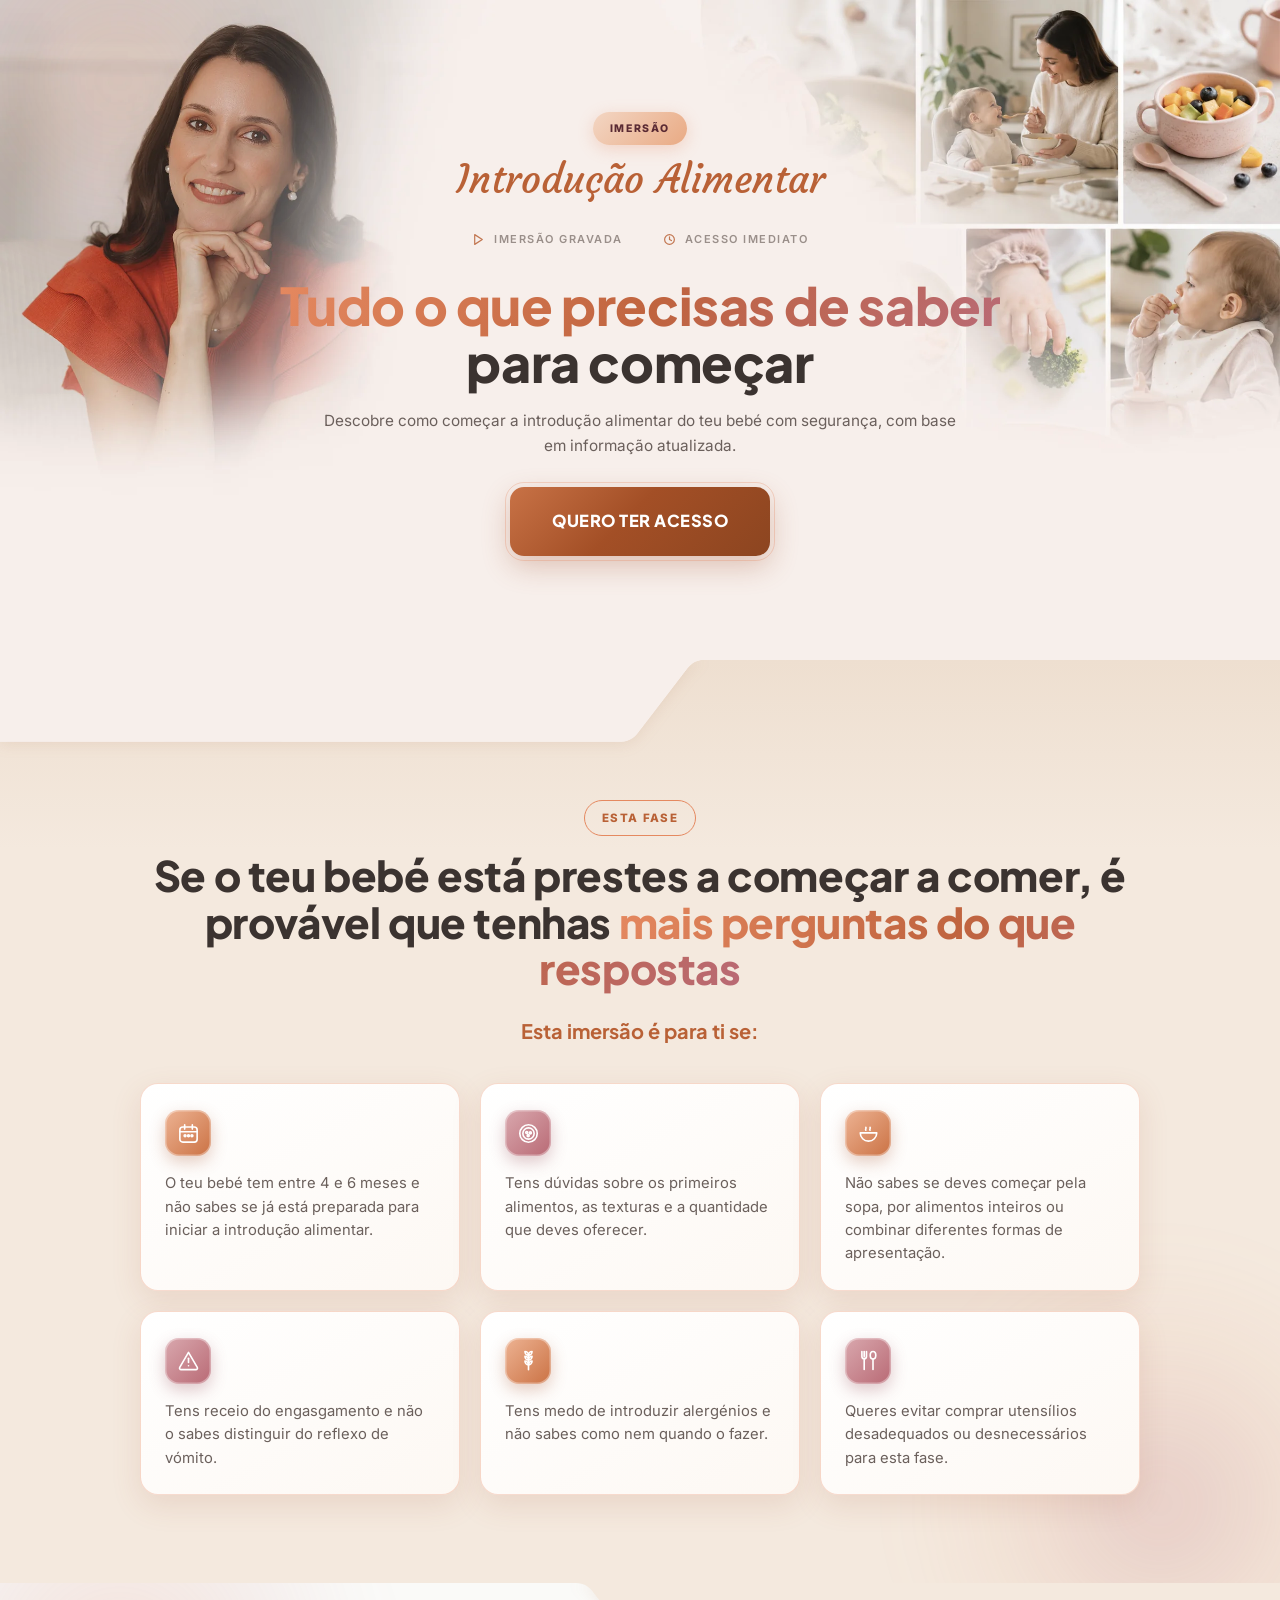
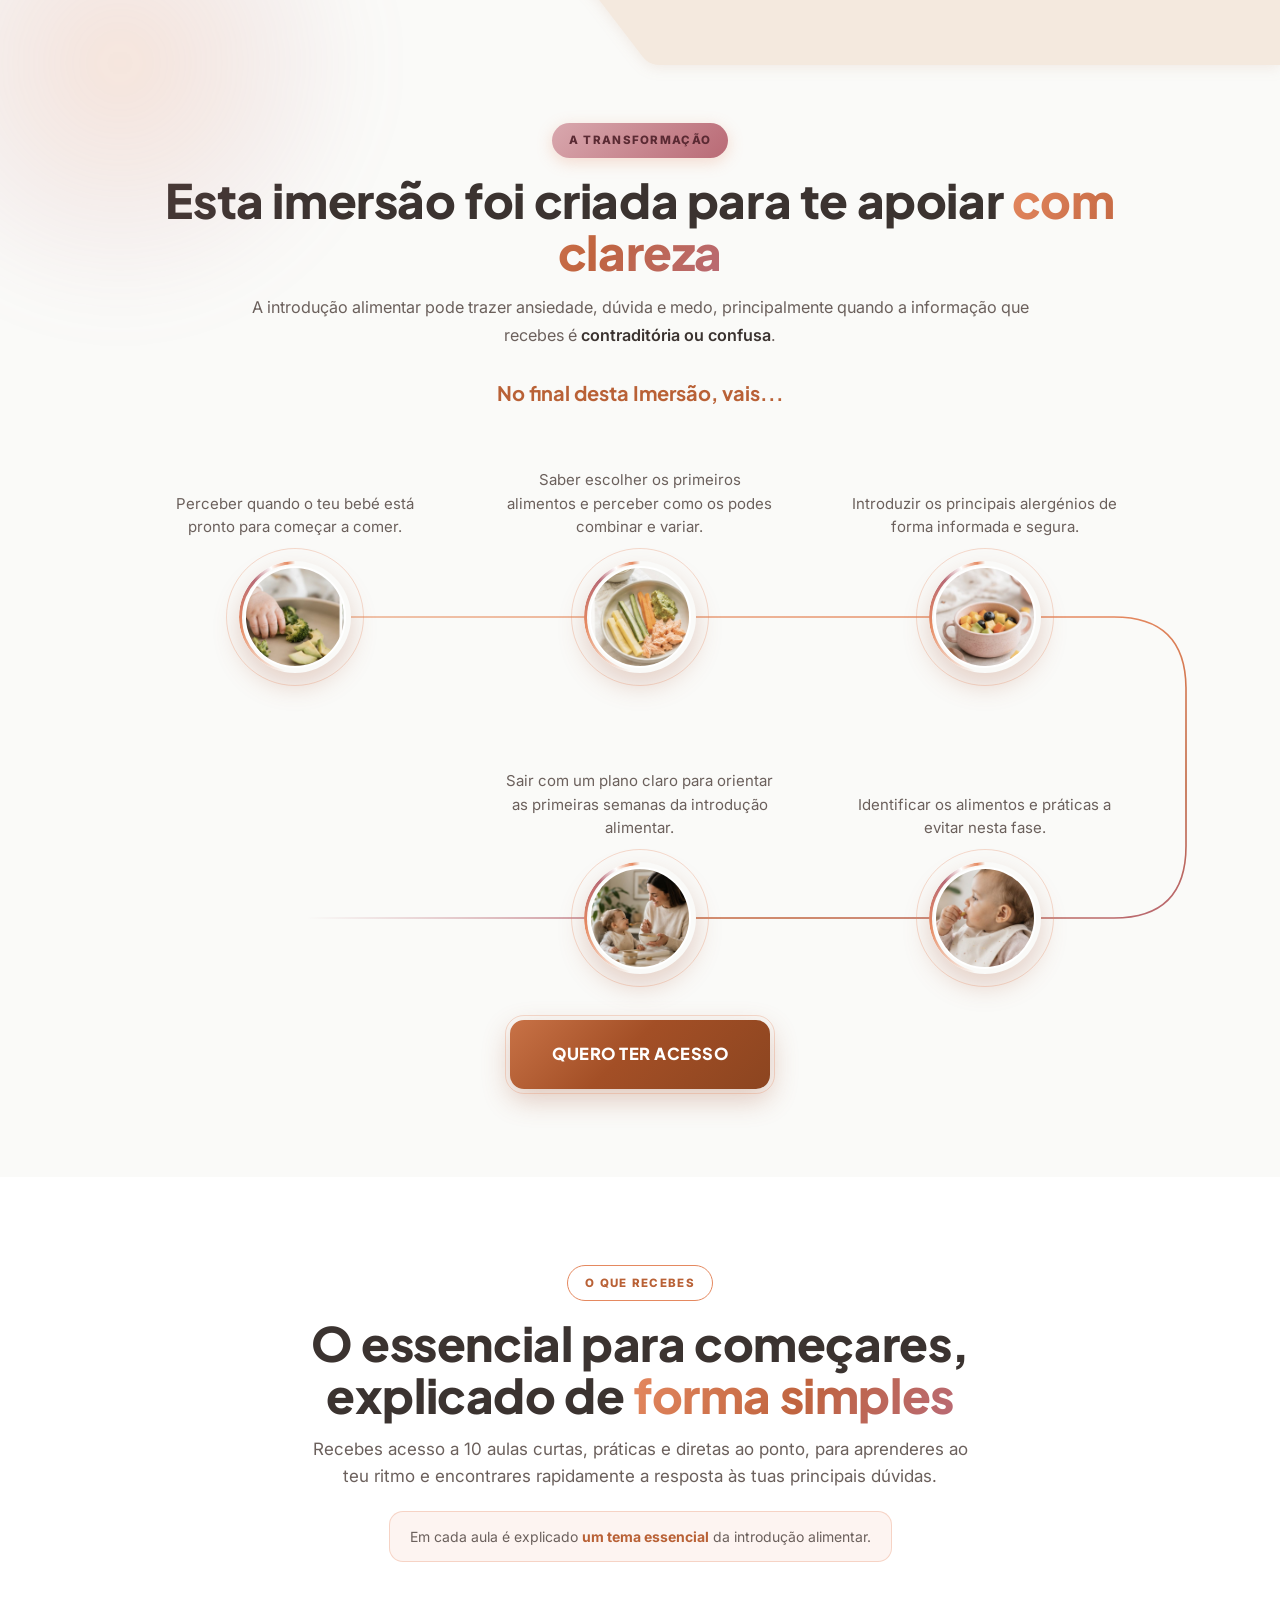
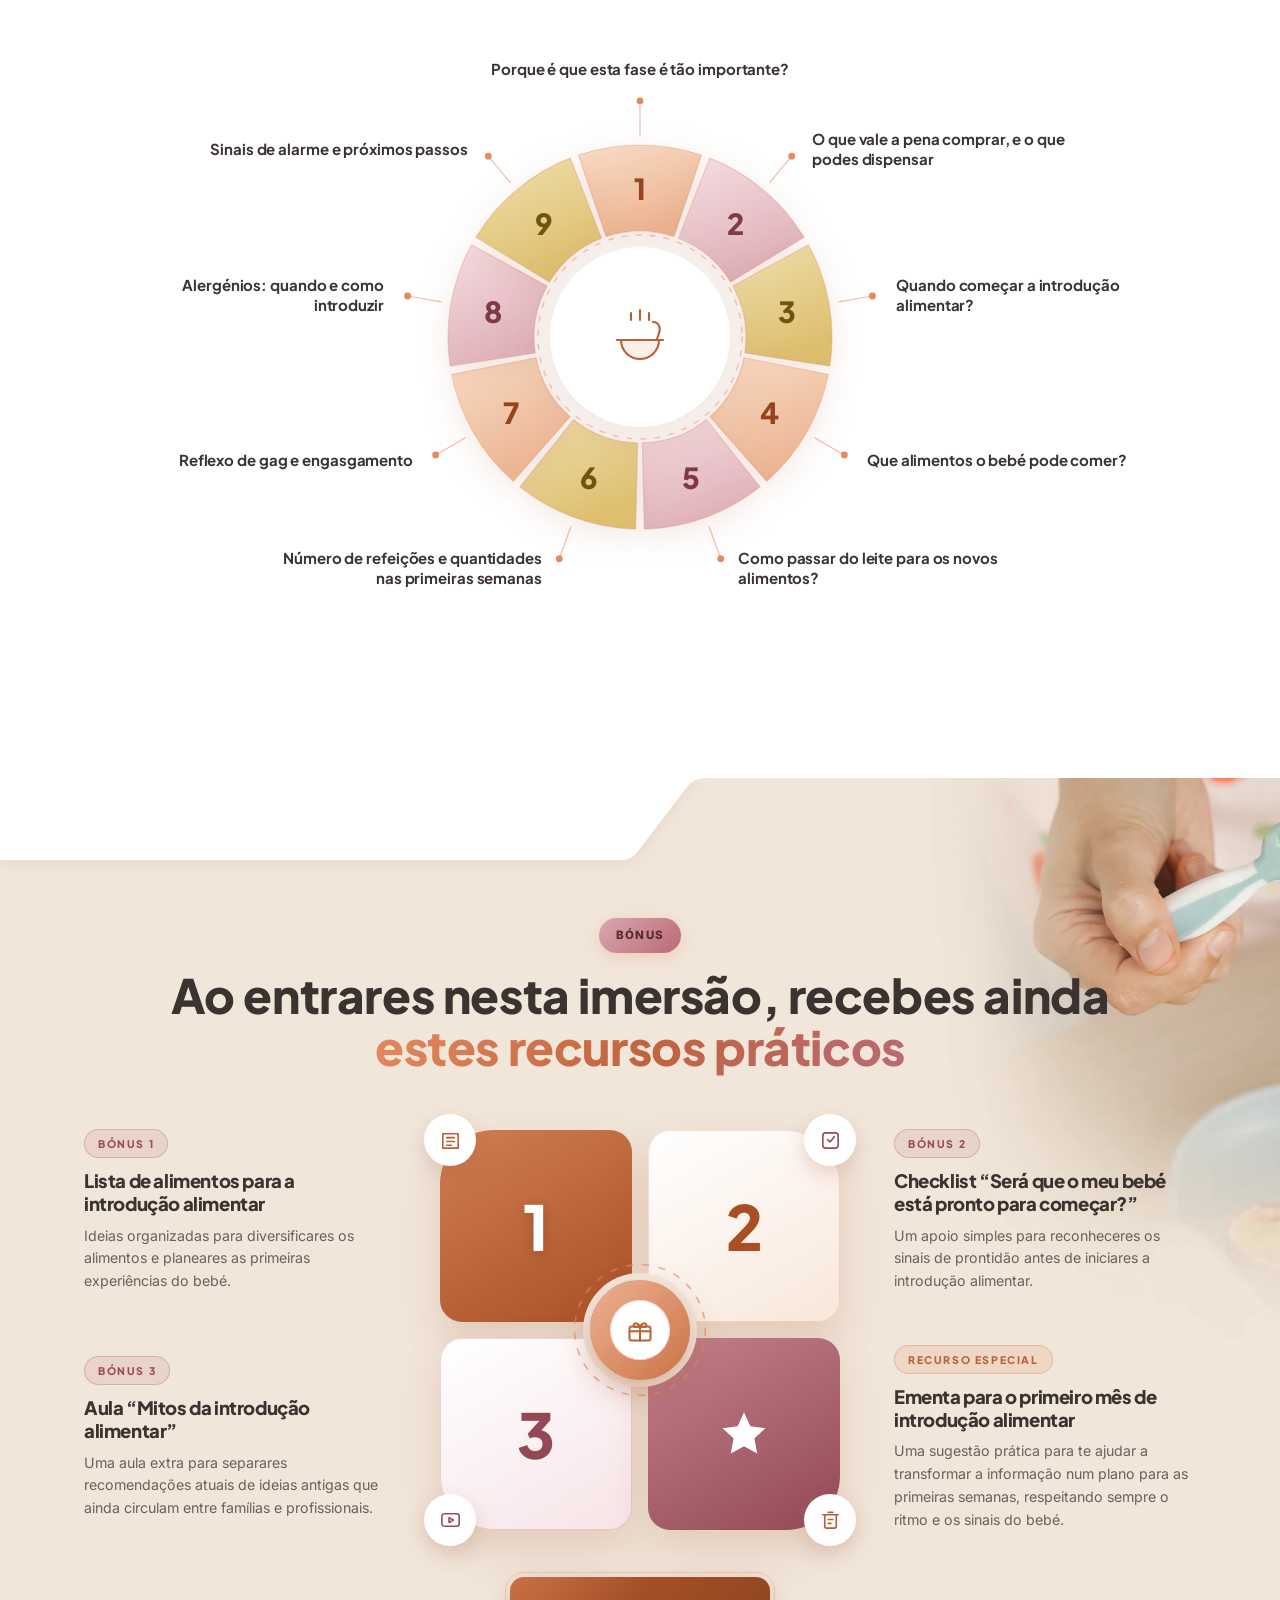
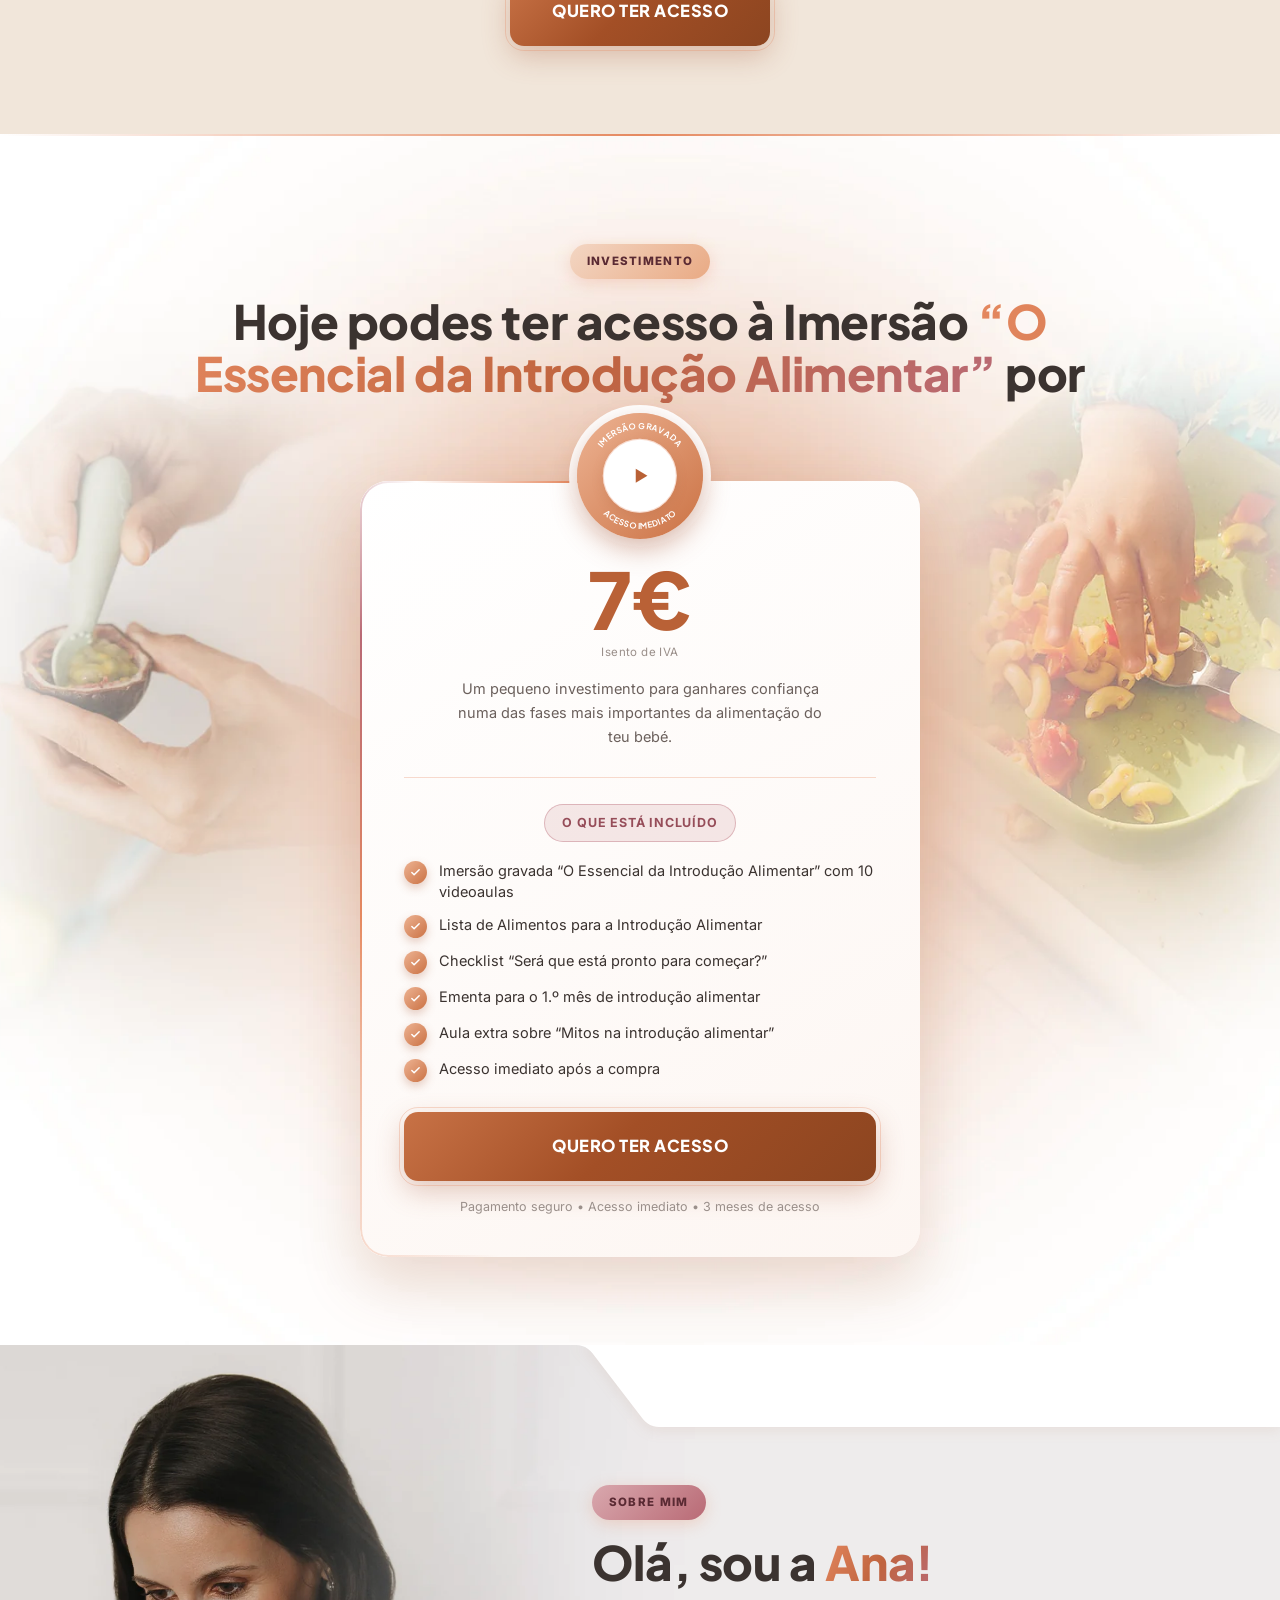
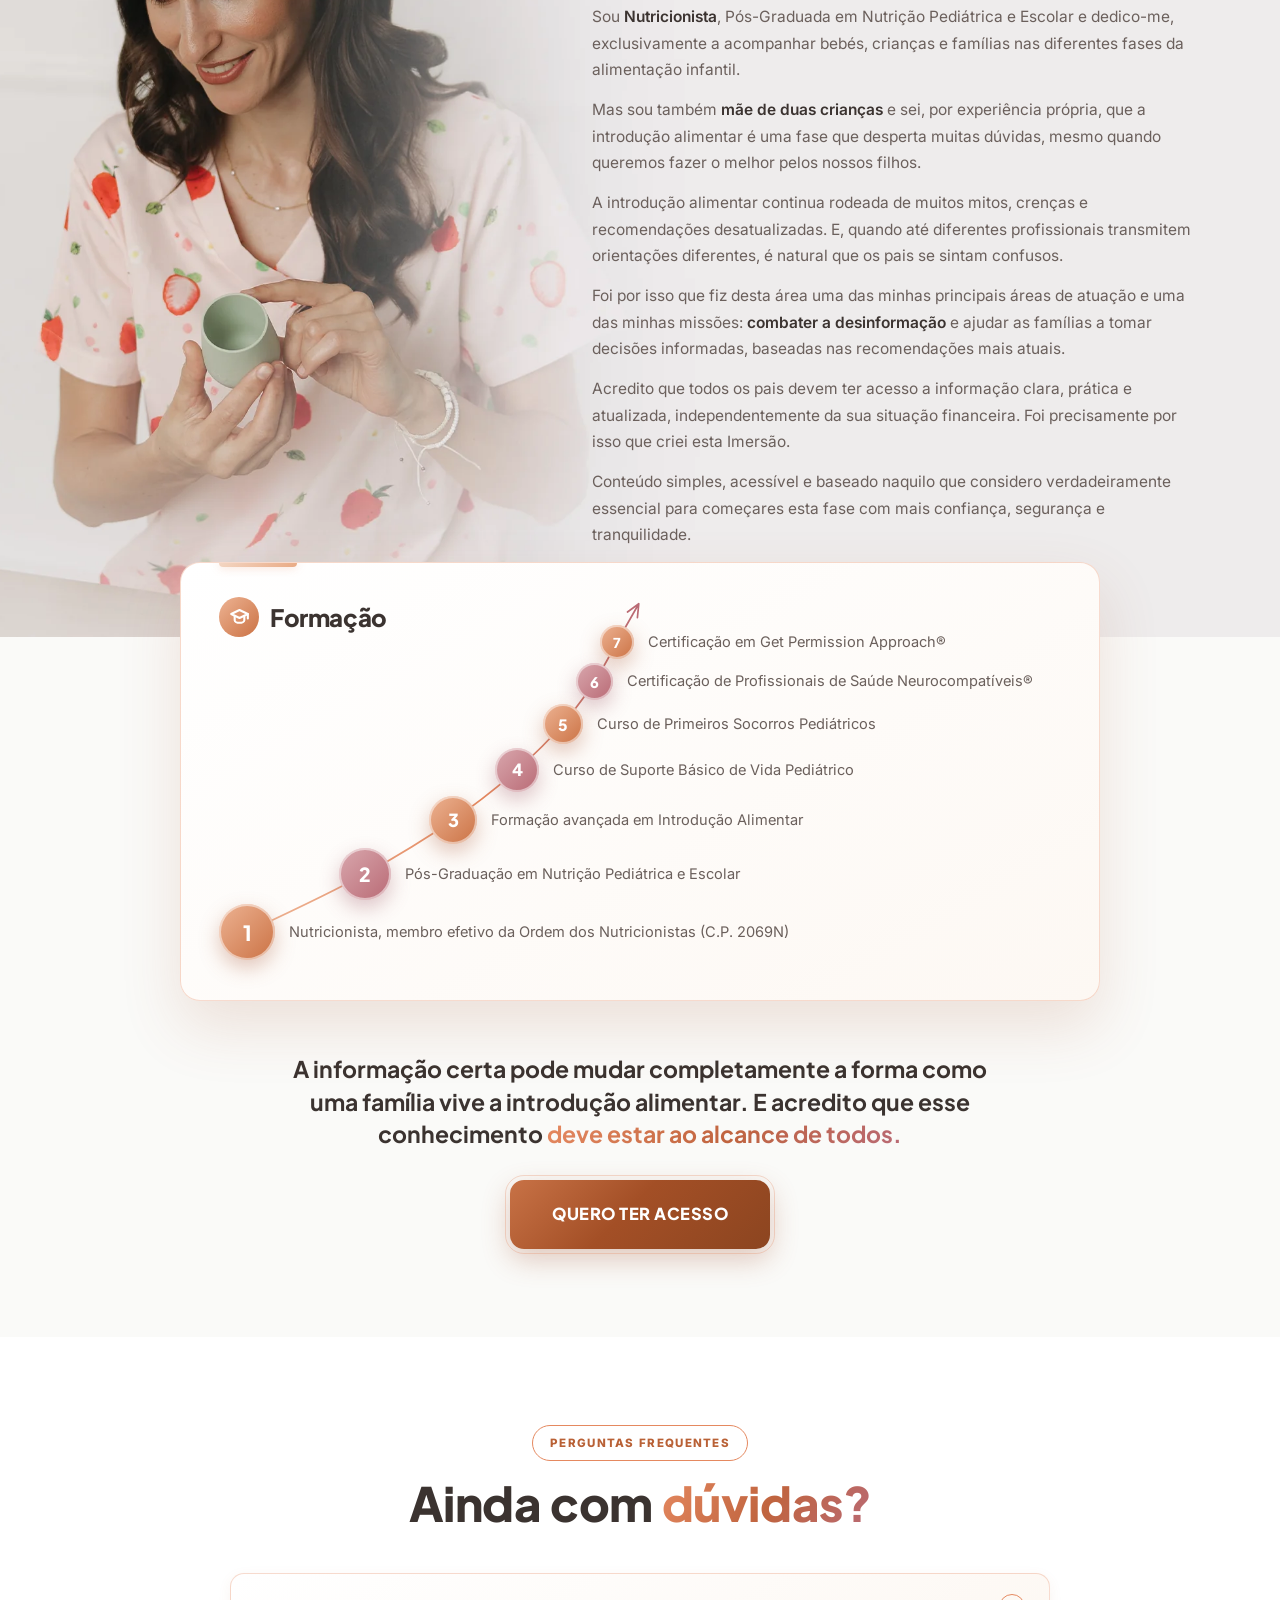
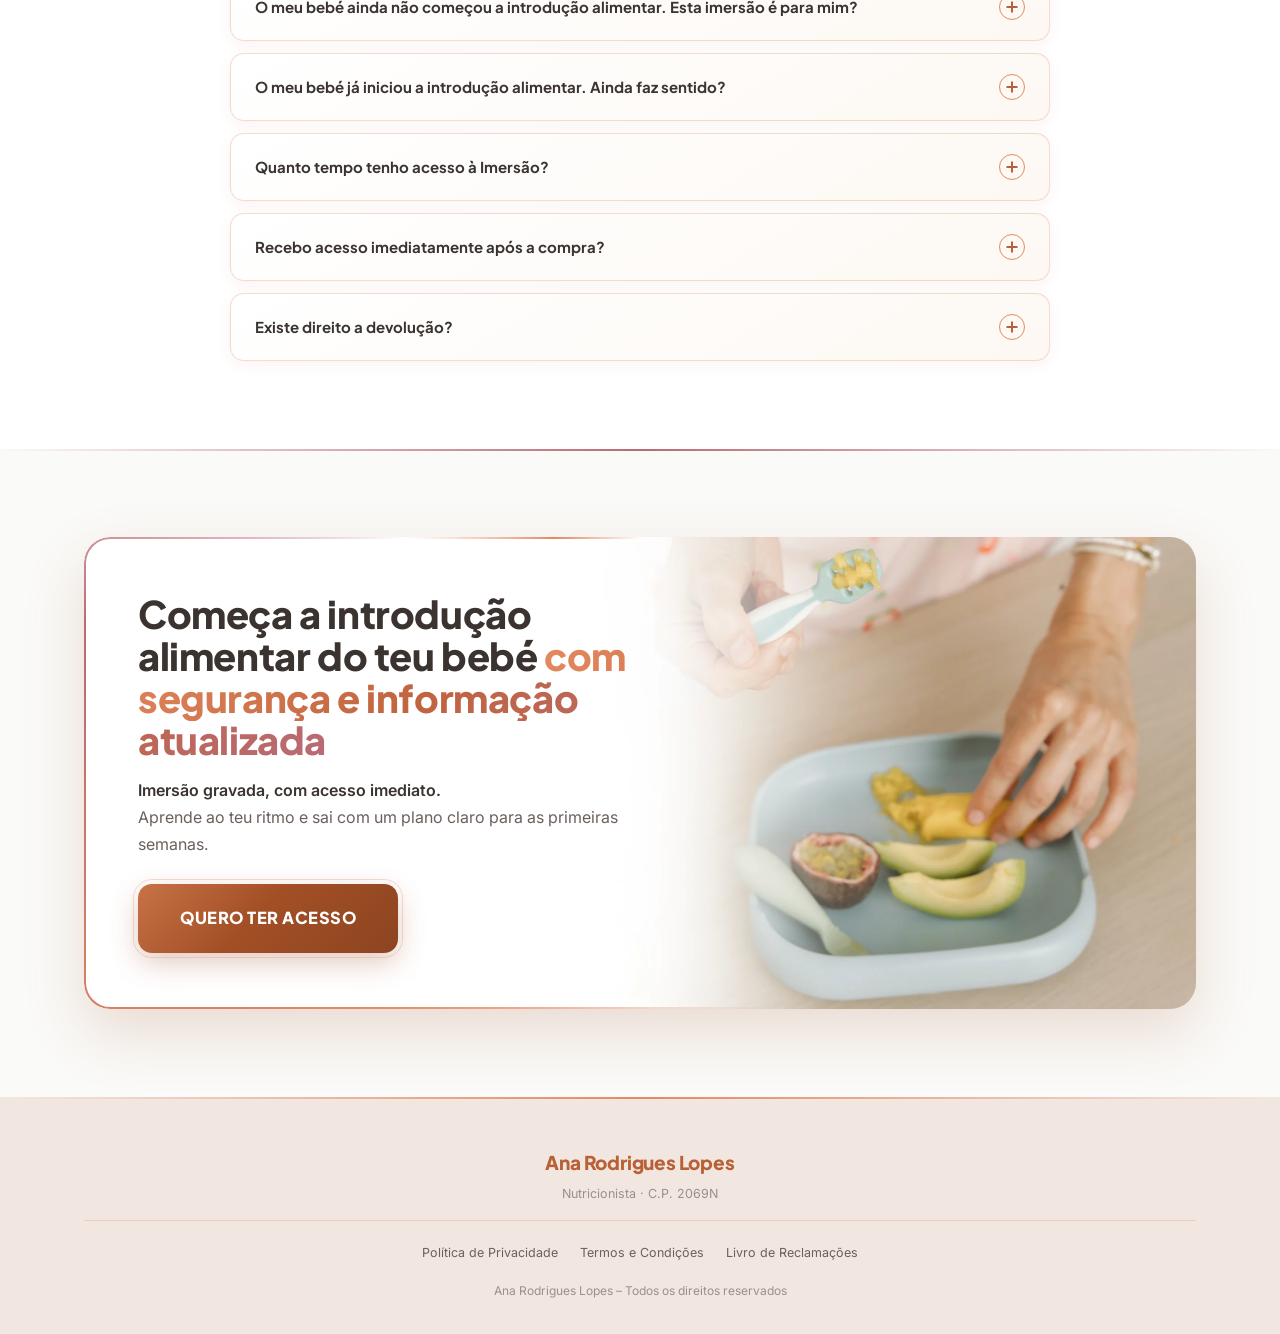
==== index.html @ ac5997ea "[cc] r4: pain section as 3x2 icon card grid Section 2 of index.html drops the two-column split and t" ====
<!DOCTYPE html>
<html lang="pt-PT">
<head>
<meta charset="UTF-8">
<meta name="viewport" content="width=device-width, initial-scale=1.0">
<title>Imersão Introdução Alimentar | Ana Rodrigues Lopes</title>
<meta name="description" content="Descobre como começar a introdução alimentar do teu bebé com segurança, com base em informação atualizada. Imersão gravada com 10 aulas curtas, bónus e acesso imediato.">
<meta property="og:title" content="Imersão — Introdução Alimentar: Tudo o que precisas de saber para começar">
<meta property="og:description" content="10 aulas curtas e práticas, lista de alimentos, checklist de prontidão, ementa do 1.º mês e aula extra sobre mitos. Por Ana Rodrigues Lopes, Nutricionista (C.P. 2069N).">
<meta property="og:type" content="website">
<link rel="icon" href="data:image/svg+xml,%3Csvg xmlns='http://www.w3.org/2000/svg' viewBox='0 0 32 32'%3E%3Ccircle cx='16' cy='16' r='15' fill='%23E58960'/%3E%3C/svg%3E">
<link rel="preconnect" href="https://fonts.googleapis.com">
<link rel="preconnect" href="https://fonts.gstatic.com" crossorigin>
<link href="https://fonts.googleapis.com/css2?family=Plus+Jakarta+Sans:wght@600;700;800&family=Inter:wght@300;400;500;600;700&family=Courgette&display=swap" rel="stylesheet">
<link rel="stylesheet" href="assets/style.css">
</head>
<body>

<!-- ============ SECÇÃO 1 — HERO ============ -->
<section class="hero">
  <div class="orb tl" aria-hidden="true"></div>
  <div class="wrap hero-grid">
    <div class="hero-copy sr-hidden">
      <div class="hero-lock">
        <span class="eyebrow hero-pill">Imersão</span>
        <p class="hero-kicker">Introdução Alimentar</p>
      </div>
      <div class="hero-meta topo">
        <span class="hm"><svg viewBox="0 0 24 24"><polygon points="5 3 19 12 5 21 5 3"/></svg>Imersão gravada</span>
        <span class="hm"><svg viewBox="0 0 24 24"><circle cx="12" cy="12" r="9"/><polyline points="12 7 12 12 15.5 14"/></svg>Acesso imediato</span>
      </div>
      <h1><span class="txt-grad">Tudo o que precisas de saber</span><br class="h1-br"> para começar</h1>
      <p class="sub">Descobre como começar a introdução alimentar do teu bebé com segurança, com base em informação atualizada.</p>
      <a href="#preco" class="btn lg">Quero ter acesso</a>
    </div>
  </div>
</section>

<!-- ============ SECÇÃO 2 — IDENTIFICAÇÃO COM DORES ============ -->
<section class="sec sec-duv sec-duv-cards">
  <div class="aba from-hero dir-l" aria-hidden="true"></div>
  <div class="orb coral br" aria-hidden="true"></div>
  <div class="wrap center">
    <span class="eyebrow outline sr-hidden">Esta fase</span>
    <h2 class="maxw-lg sr-hidden">Se o teu bebé está prestes a começar a comer, é provável que tenhas <span class="txt-grad">mais perguntas do que respostas</span></h2>
    <p class="duv-intro sr-hidden">Esta imersão é para ti se:</p>
  </div>
  <div class="wrap">
    <div class="duv-cards">
      <div class="duv-card sr-hidden">
        <span class="dc-ico" aria-hidden="true"><svg viewBox="0 0 24 24" aria-hidden="true" focusable="false"><rect x="3" y="5.2" width="18" height="15.8" rx="3"/><path d="M3 10.2h18"/><path d="M8 3v4.4M16 3v4.4"/><circle cx="8.4" cy="14.4" r=".95"/><circle cx="12" cy="14.4" r=".95"/><circle cx="15.6" cy="14.4" r=".95"/></svg></span>
        <p>O teu bebé tem entre 4 e 6 meses e não sabes se já está preparada para iniciar a introdução alimentar.</p>
      </div>
      <div class="duv-card sr-hidden">
        <span class="dc-ico" aria-hidden="true"><svg viewBox="0 0 24 24" aria-hidden="true" focusable="false"><circle cx="12" cy="12" r="9.1"/><circle cx="12" cy="12" r="5.9"/><circle cx="10.15" cy="10.9" r="1.05"/><circle cx="13.95" cy="11.35" r="1.05"/><circle cx="11.65" cy="14.25" r="1.05"/></svg></span>
        <p>Tens dúvidas sobre os primeiros alimentos, as texturas e a quantidade que deves oferecer.</p>
      </div>
      <div class="duv-card sr-hidden">
        <span class="dc-ico" aria-hidden="true"><svg viewBox="0 0 24 24" aria-hidden="true" focusable="false"><path d="M3.4 11.4h17.2c0 4.75-3.85 8.6-8.6 8.6s-8.6-3.85-8.6-8.6z"/><path d="M9.2 8.6c-1-1.05.95-2 0-3.05"/><path d="M13.6 8.6c-1-1.05.95-2 0-3.05"/></svg></span>
        <p>Não sabes se deves começar pela sopa, por alimentos inteiros ou combinar diferentes formas de apresentação.</p>
      </div>
      <div class="duv-card sr-hidden">
        <span class="dc-ico" aria-hidden="true"><svg viewBox="0 0 24 24" aria-hidden="true" focusable="false"><path d="M12 3.6 2.85 19.1a1.6 1.6 0 0 0 1.38 2.4h15.54a1.6 1.6 0 0 0 1.38-2.4L12 3.6z"/><path d="M12 9.6v4.5"/><path d="M12 17.5h.02"/></svg></span>
        <p>Tens receio do engasgamento e não o sabes distinguir do reflexo de vómito.</p>
      </div>
      <div class="duv-card sr-hidden">
        <span class="dc-ico" aria-hidden="true"><svg viewBox="0 0 24 24" aria-hidden="true" focusable="false"><path d="M12 21.6V5"/><path d="M12 6.5c0-2.1 1.6-3.85 3.7-3.85 0 2.1-1.6 3.85-3.7 3.85z"/><path d="M12 6.5c0-2.1-1.6-3.85-3.7-3.85 0 2.1 1.6 3.85 3.7 3.85z"/><path d="M12 11.5c0-2.1 1.6-3.85 3.7-3.85 0 2.1-1.6 3.85-3.7 3.85z"/><path d="M12 11.5c0-2.1-1.6-3.85-3.7-3.85 0 2.1 1.6 3.85 3.7 3.85z"/><path d="M12 16.5c0-2.1 1.6-3.85 3.7-3.85 0 2.1-1.6 3.85-3.7 3.85z"/><path d="M12 16.5c0-2.1-1.6-3.85-3.7-3.85 0 2.1 1.6 3.85 3.7 3.85z"/></svg></span>
        <p>Tens medo de introduzir alergénios e não sabes como nem quando o fazer.</p>
      </div>
      <div class="duv-card sr-hidden">
        <span class="dc-ico" aria-hidden="true"><svg viewBox="0 0 24 24" aria-hidden="true" focusable="false"><path d="M5.1 2.6v5.1a2.4 2.4 0 0 0 4.8 0V2.6"/><path d="M7.5 2.6v5.1"/><path d="M7.5 10.1v11.3"/><path d="M16.7 2.6c1.75 0 2.9 1.7 2.9 3.9s-1.15 3.9-2.9 3.9-2.9-1.7-2.9-3.9 1.15-3.9 2.9-3.9z"/><path d="M16.7 10.4v11"/></svg></span>
        <p>Queres evitar comprar utensílios desadequados ou desnecessários para esta fase.</p>
      </div>
    </div>
  </div>
</section>

<!-- ============ SECÇÃO 3 — TRANSFORMAÇÃO ============ -->
<section class="sec sec-imag">
  <div class="aba from-areia dir-r" aria-hidden="true"></div>
  <div class="orb tl" aria-hidden="true"></div>
  <div class="wrap center">
    <span class="eyebrow coral">A transformação</span>
    <h2 class="maxw-lg">Esta imersão foi criada para te apoiar <span class="txt-grad">com clareza</span></h2>
    <p class="imag-lead">A introdução alimentar pode trazer ansiedade, dúvida e medo, principalmente quando a informação que recebes é <b>contraditória ou confusa</b>.</p>
    <p class="duv-intro">No final desta Imersão, vais...</p>
  </div>
  <div class="wrap">
    <div class="serp">
    <div class="serp-row">
      <div class="serp-cell sr-hidden">
        <p class="serp-txt">Perceber quando o teu bebé está pronto para começar a comer.</p>
        <span class="serp-node"><img src="assets/ben-1.jpg" width="440" height="440" loading="lazy" alt="Mão de bebé a pegar em brócolos e abacate"></span>
      </div>
      <div class="serp-cell sr-hidden">
        <p class="serp-txt">Saber escolher os primeiros alimentos e perceber como os podes combinar e variar.</p>
        <span class="serp-node"><img src="assets/ben-4.jpg" width="440" height="440" loading="lazy" alt="Prato com legumes em palitos e salmão desfiado"></span>
      </div>
      <div class="serp-cell sr-hidden">
        <p class="serp-txt">Introduzir os principais alergénios de forma informada e segura.</p>
        <span class="serp-node"><img src="assets/ben-3.jpg" width="440" height="440" loading="lazy" alt="Taça rosa com fruta cortada em cubos"></span>
      </div>
    </div>
    <div class="serp-row rev">
      <div class="serp-cell c3 sr-hidden">
        <p class="serp-txt">Identificar os alimentos e práticas a evitar nesta fase.</p>
        <span class="serp-node"><img src="assets/ben-5.jpg" width="440" height="440" loading="lazy" alt="Bebé a levar um alimento à boca sozinho"></span>
      </div>
      <div class="serp-cell c2 sr-hidden">
        <p class="serp-txt">Sair com um plano claro para orientar as primeiras semanas da introdução alimentar.</p>
        <span class="serp-node"><img src="assets/ben-2.jpg" width="440" height="440" loading="lazy" alt="Mãe a dar de comer ao bebé na cadeira da papa"></span>
      </div>
    </div>
    <svg class="serp-svg" aria-hidden="true" focusable="false">
      <defs>
        <linearGradient id="serpG" x1="0" y1="0" x2="1" y2="1">
          <stop offset="0%" stop-color="#EDB393"/><stop offset="45%" stop-color="#E58960"/>
          <stop offset="78%" stop-color="#C0643F"/><stop offset="100%" stop-color="#B96A75"/>
        </linearGradient>
        <linearGradient id="serpT" gradientUnits="userSpaceOnUse" x1="0" y1="0" x2="0" y2="0">
          <stop offset="0%" stop-color="#B96A75"/><stop offset="100%" stop-color="#B96A75" stop-opacity="0"/>
        </linearGradient>
      </defs>
      <path class="serp-main" fill="none" stroke="url(#serpG)"/>
      <path class="serp-tail" fill="none" stroke="url(#serpT)"/>
    </svg>
    </div>
    <div class="cta-row"><a href="#preco" class="btn lg">Quero ter acesso</a></div>
  </div>
</section>

<!-- ============ SECÇÃO 4 — O QUE RECEBES (AULAS) ============ -->
<section class="sec sec-mod">
  <div class="wrap">
    <div class="mod-head center sr-hidden">
    <span class="eyebrow outline">O que recebes</span>
    <h2>O essencial para começares, explicado de <span class="txt-grad">forma simples</span></h2>
    <p class="lead">Recebes acesso a 10 aulas curtas, práticas e diretas ao ponto, para aprenderes ao teu ritmo e encontrares rapidamente a resposta às tuas principais dúvidas.</p>
    <div class="mh-note">Em cada aula é explicado <b>um tema essencial</b> da introdução alimentar.</div>
    </div>
    <div class="roda">
      <svg class="roda-svg" viewBox="0 0 1060 706" aria-hidden="true" focusable="false">
        <defs>
          <linearGradient id="rgA" x1="0" y1="0" x2="0.4" y2="1"><stop offset="0%" stop-color="#F8DCC6"/><stop offset="100%" stop-color="#ECB491"/></linearGradient>
          <linearGradient id="rgB" x1="0" y1="0" x2="0.4" y2="1"><stop offset="0%" stop-color="#F5DEE2"/><stop offset="100%" stop-color="#DFB0B8"/></linearGradient>
          <linearGradient id="rgC" x1="0" y1="0" x2="0.4" y2="1"><stop offset="0%" stop-color="#F0E0AE"/><stop offset="100%" stop-color="#DDBF6E"/></linearGradient>
        </defs>
        <g class="roda-fios"><path class="rf" d="M 530 151 L 530 117"/><circle class="rp" cx="530" cy="117" r="3.4"/><path class="rf" d="M 659.84 198.26 L 681.7 172.21"/><circle class="rp" cx="681.7" cy="172.21" r="3.4"/><path class="rf" d="M 728.93 317.92 L 762.41 312.02"/><circle class="rp" cx="762.41" cy="312.02" r="3.4"/><path class="rf" d="M 704.94 454 L 734.38 471"/><circle class="rp" cx="734.38" cy="471" r="3.4"/><path class="rf" d="M 599.09 542.82 L 610.72 574.77"/><circle class="rp" cx="610.72" cy="574.77" r="3.4"/><path class="rf" d="M 460.91 542.82 L 449.28 574.77"/><circle class="rp" cx="449.28" cy="574.77" r="3.4"/><path class="rf" d="M 355.06 454 L 325.62 471"/><circle class="rp" cx="325.62" cy="471" r="3.4"/><path class="rf" d="M 331.07 317.92 L 297.59 312.02"/><circle class="rp" cx="297.59" cy="312.02" r="3.4"/><path class="rf" d="M 400.16 198.26 L 378.3 172.21"/><circle class="rp" cx="378.3" cy="172.21" r="3.4"/></g>
        <g class="roda-segs"><path class="rs a" d="M 468.44 171.14 A 192 192 0 0 1 591.56 171.14 L 563.98 252.6 A 106 106 0 0 0 496.02 252.6 Z"/><path class="rs b" d="M 599.74 174.12 A 192 192 0 0 1 694.06 253.25 L 620.57 297.93 A 106 106 0 0 0 568.5 254.24 Z"/><path class="rs c" d="M 698.41 260.8 A 192 192 0 0 1 719.79 382.04 L 634.78 369.03 A 106 106 0 0 0 622.98 302.1 Z"/><path class="rs a" d="M 718.28 390.62 A 192 192 0 0 1 656.72 497.24 L 599.96 432.63 A 106 106 0 0 0 633.95 373.77 Z"/><path class="rs b" d="M 650.05 502.84 A 192 192 0 0 1 534.36 544.95 L 532.4 458.97 A 106 106 0 0 0 596.28 435.73 Z"/><path class="rs c" d="M 525.64 544.95 A 192 192 0 0 1 409.95 502.84 L 463.72 435.73 A 106 106 0 0 0 527.6 458.97 Z"/><path class="rs a" d="M 403.28 497.24 A 192 192 0 0 1 341.72 390.62 L 426.05 373.77 A 106 106 0 0 0 460.04 432.63 Z"/><path class="rs b" d="M 340.21 382.04 A 192 192 0 0 1 361.59 260.8 L 437.02 302.1 A 106 106 0 0 0 425.22 369.03 Z"/><path class="rs c" d="M 365.94 253.25 A 192 192 0 0 1 460.26 174.12 L 491.5 254.24 A 106 106 0 0 0 439.43 297.93 Z"/></g>
        <g class="roda-nums"><text class="rn a" x="530" y="204">1</text><text class="rn b" x="625.78" y="238.86">2</text><text class="rn c" x="676.74" y="327.13">3</text><text class="rn a" x="659.04" y="427.5">4</text><text class="rn b" x="580.96" y="493.01">5</text><text class="rn c" x="479.04" y="493.01">6</text><text class="rn a" x="400.96" y="427.5">7</text><text class="rn b" x="383.26" y="327.13">8</text><text class="rn c" x="434.22" y="238.86">9</text></g>
        <circle class="roda-miolo" cx="530" cy="353" r="90"/>
        <circle class="roda-anel" cx="530" cy="353" r="102"/>
        <g class="roda-ico" transform="translate(530 359)"><path d="M-19 -3 H19 A19 19 0 0 1 -19 -3 Z"/><path d="M-23 -3 H23"/><path d="M13 -21 C 19 -21 21 -15 19 -10 L 17 -4"/><path d="M-9 -30 v7 M0 -33 v10 M9 -30 v7"/></g>
      </svg>
      <ul class="roda-labels">
        <li class="rl t sr-hidden" style="--x:50%;--y:15.16%"><span class="rl-n">1</span><span class="rl-t">Porque é que esta fase é tão importante?</span></li>
        <li class="rl r sr-hidden" style="--x:64.92%;--y:23.31%"><span class="rl-n">2</span><span class="rl-t">O que vale a pena comprar, e o que podes dispensar</span></li>
        <li class="rl r sr-hidden" style="--x:72.85%;--y:43.95%"><span class="rl-n">3</span><span class="rl-t">Quando começar a introdução alimentar?</span></li>
        <li class="rl r sr-hidden" style="--x:70.1%;--y:67.42%"><span class="rl-n">4</span><span class="rl-t">Que alimentos o bebé pode comer?</span></li>
        <li class="rl r sr-hidden" style="--x:57.94%;--y:82.74%"><span class="rl-n">5</span><span class="rl-t">Como passar do leite para os novos alimentos?</span></li>
        <li class="rl l sr-hidden" style="--x:42.06%;--y:82.74%"><span class="rl-n">6</span><span class="rl-t">Número de refeições e quantidades nas primeiras semanas</span></li>
        <li class="rl l sr-hidden" style="--x:29.9%;--y:67.42%"><span class="rl-n">7</span><span class="rl-t">Reflexo de gag e engasgamento</span></li>
        <li class="rl l sr-hidden" style="--x:27.15%;--y:43.95%"><span class="rl-n">8</span><span class="rl-t">Alergénios: quando e como introduzir</span></li>
        <li class="rl l sr-hidden" style="--x:35.08%;--y:23.31%"><span class="rl-n">9</span><span class="rl-t">Sinais de alarme e próximos passos</span></li>
      </ul>
    </div>
  </div>
</section>

<!-- ============ SECÇÃO 4b — BÓNUS E RECURSOS ============ -->
<section class="sec sec-bonus">
  <div class="aba from-paper dir-l" aria-hidden="true"></div>
  <div class="wrap center">
    <span class="eyebrow coral">Bónus</span>
    <h2 class="maxw-lg">Ao entrares nesta imersão, recebes ainda <span class="txt-grad">estes recursos práticos</span></h2>
  </div>
  <div class="wrap">
    <div class="pilares">
      <div class="pil-txt t1 sr-hidden">
        <span class="bon-tag">Bónus 1</span>
        <h3>Lista de alimentos para a introdução alimentar</h3>
        <p>Ideias organizadas para diversificares os alimentos e planeares as primeiras experiências do bebé.</p>
      </div>
      <div class="pil-txt t2 sr-hidden">
        <span class="bon-tag">Bónus 2</span>
        <h3>Checklist &ldquo;Será que o meu bebé está pronto para começar?&rdquo;</h3>
        <p>Um apoio simples para reconheceres os sinais de prontidão antes de iniciares a introdução alimentar.</p>
      </div>
      <div class="pil-txt t3 sr-hidden">
        <span class="bon-tag">Bónus 3</span>
        <h3>Aula &ldquo;Mitos da introdução alimentar&rdquo;</h3>
        <p>Uma aula extra para separares recomendações atuais de ideias antigas que ainda circulam entre famílias e profissionais.</p>
      </div>
      <div class="pil-txt t4 sr-hidden">
        <span class="bon-tag">Recurso especial</span>
        <h3>Ementa para o primeiro mês de introdução alimentar</h3>
        <p>Uma sugestão prática para te ajudar a transformar a informação num plano para as primeiras semanas, respeitando sempre o ritmo e os sinais do bebé.</p>
      </div>
      <div class="pil-core" aria-hidden="true">
        <span class="pil-tile p1"><i class="pt-ico"><svg viewBox="0 0 24 24"><path d="M4 5h16v15H4z"/><path d="M8 9h8M8 13h8M8 17h5"/></svg></i><b class="pt-mk">1</b></span>
        <span class="pil-tile p2"><i class="pt-ico"><svg viewBox="0 0 24 24"><path d="M9 11l2.5 2.5L16 8"/><rect x="4" y="4" width="16" height="16" rx="3"/></svg></i><b class="pt-mk">2</b></span>
        <span class="pil-tile p3"><i class="pt-ico"><svg viewBox="0 0 24 24"><rect x="3" y="5" width="18" height="13" rx="2.5"/><polygon points="10.5 9 15 11.5 10.5 14"/></svg></i><b class="pt-mk">3</b></span>
        <span class="pil-tile p4"><i class="pt-ico"><svg viewBox="0 0 24 24"><path d="M4 6h16"/><path d="M6 6v12a2 2 0 0 0 2 2h8a2 2 0 0 0 2-2V6"/><path d="M9.5 3.5h5"/><path d="M9.5 11h5M9.5 15h3"/></svg></i><b class="pt-mk est"><svg viewBox="0 0 24 24"><path d="M12 3.4l2.55 5.5 6 .78-4.4 4.15 1.13 5.94L12 16.9l-5.28 2.87 1.13-5.94-4.4-4.15 6-.78Z"/></svg></b></span>
        <span class="pil-seal">
          <svg class="ps-anel" viewBox="0 0 120 120"><circle cx="60" cy="60" r="56"/></svg>
          <span class="ps-disc"></span>
          <span class="ps-core"><svg viewBox="0 0 24 24"><rect x="3" y="9" width="18" height="12" rx="2"/><path d="M3 13h18"/><path d="M12 9v12"/><path d="M12 9C10 5.5 6.5 5.5 6.5 8S10 9 12 9Z"/><path d="M12 9c2-3.5 5.5-3.5 5.5-1S14 9 12 9Z"/></svg></span>
        </span>
      </div>
    </div>
    <div class="cta-row"><a href="#preco" class="btn lg">Quero ter acesso</a></div>
  </div>
</section>

<!-- ============ SECÇÃO 5 — PREÇO ============ -->
<section class="sec sec-oferta has-curv" id="preco">
  <div class="wrap center">
    <span class="eyebrow">Investimento</span>
    <h2 class="maxw-lg">Hoje podes ter acesso à Imersão <span class="txt-grad">&ldquo;O Essencial da Introdução Alimentar&rdquo;</span> por</h2>
  </div>
  <div class="wrap">
    <div class="price-wrap">
      <div class="price-box-shell sr-hidden">
      <div class="pr-seal" aria-hidden="true">
        <div class="seal sm">
          <div class="seal-glow"></div>
          <div class="seal-disc"></div>
          <div class="seal-rot">
            <svg viewBox="0 0 132 132"><defs>
                <path id="pSealTop" d="M 23.13 90.75 A 49.5 49.5 0 1 1 108.87 90.75"/>
                <path id="pSealBot" d="M 10.83 72 A 55.5 55.5 0 0 0 121.17 72"/>
              </defs>
              <text class="seal-text"><textPath href="#pSealTop" startOffset="50%">IMERS&Atilde;O GRAVADA</textPath></text>
              <text class="seal-text"><textPath href="#pSealBot" startOffset="50%">ACESSO IMEDIATO</textPath></text>
            </svg>
          </div>
          <div class="seal-core"><svg viewBox="0 0 24 24"><polygon points="6 3.5 20 12 6 20.5 6 3.5"/></svg></div>
        </div>
      </div>
        <div class="price-box">
          <p class="price">7&euro;</p>
          <p class="iva">Isento de IVA</p>
          <p class="price-note">Um pequeno investimento para ganhares confiança numa das fases mais importantes da alimentação do teu bebé.</p>
          <div class="pb-inc">
            <span class="urg">O que está incluído</span>
            <ul>
            <li><span class="ck"><svg viewBox="0 0 24 24"><polyline points="4 12 9 17 20 6"/></svg></span>Imersão gravada &ldquo;O Essencial da Introdução Alimentar&rdquo; com 10 videoaulas</li>
            <li><span class="ck"><svg viewBox="0 0 24 24"><polyline points="4 12 9 17 20 6"/></svg></span>Lista de Alimentos para a Introdução Alimentar</li>
            <li><span class="ck"><svg viewBox="0 0 24 24"><polyline points="4 12 9 17 20 6"/></svg></span>Checklist &ldquo;Será que está pronto para começar?&rdquo;</li>
            <li><span class="ck"><svg viewBox="0 0 24 24"><polyline points="4 12 9 17 20 6"/></svg></span>Ementa para o 1.&ordm; mês de introdução alimentar</li>
            <li><span class="ck"><svg viewBox="0 0 24 24"><polyline points="4 12 9 17 20 6"/></svg></span>Aula extra sobre &ldquo;Mitos na introdução alimentar&rdquo;</li>
            <li><span class="ck"><svg viewBox="0 0 24 24"><polyline points="4 12 9 17 20 6"/></svg></span>Acesso imediato após a compra</li>
            </ul>
          </div>
          <a href="#preco" data-pendente="checkout" class="btn lg full">Quero ter acesso</a>
          <p class="pay">Pagamento seguro &bull; Acesso imediato &bull; 3 meses de acesso</p>
        </div>
      </div>
    </div>
  </div>
</section>

<!-- ============ SECÇÃO 6 — SOBRE MIM ============ -->
<section class="sec sec-sobre">
  <div class="aba from-paper dir-r" aria-hidden="true"></div>
  <div class="orb br" aria-hidden="true"></div>
  <div class="wrap">
    <div class="sobre-split">
      <div class="sobre-visual sr-hidden">
      </div>
      <div class="sobre-body sr-hidden">
        <span class="eyebrow coral">Sobre mim</span>
        <h2>Olá, sou a <span class="txt-grad">Ana!</span></h2>
        <p>Sou <strong>Nutricionista</strong>, Pós-Graduada em Nutrição Pediátrica e Escolar e dedico-me, exclusivamente a acompanhar bebés, crianças e famílias nas diferentes fases da alimentação infantil.</p>
        <p>Mas sou também <strong>mãe de duas crianças</strong> e sei, por experiência própria, que a introdução alimentar é uma fase que desperta muitas dúvidas, mesmo quando queremos fazer o melhor pelos nossos filhos.</p>
        <p>A introdução alimentar continua rodeada de muitos mitos, crenças e recomendações desatualizadas. E, quando até diferentes profissionais transmitem orientações diferentes, é natural que os pais se sintam confusos.</p>
        <p>Foi por isso que fiz desta área uma das minhas principais áreas de atuação e uma das minhas missões: <strong>combater a desinformação</strong> e ajudar as famílias a tomar decisões informadas, baseadas nas recomendações mais atuais.</p>
        <p>Acredito que todos os pais devem ter acesso a informação clara, prática e atualizada, independentemente da sua situação financeira. Foi precisamente por isso que criei esta Imersão.</p>
        <p>Conteúdo simples, acessível e baseado naquilo que considero verdadeiramente essencial para começares esta fase com mais confiança, segurança e tranquilidade.</p>
      </div>
    </div>
  </div>
</section>

<!-- ============ SECÇÃO 6b — FORMAÇÃO ============ -->
<section class="sec sec-forma">
  <div class="wrap">
    <div class="form-box sr-hidden">
      <h3><span class="fh"><svg viewBox="0 0 24 24"><path d="M12 3.5 21.5 8 12 12.5 2.5 8 12 3.5Z"/><path d="M6.5 10.2V15c0 1.6 2.5 3 5.5 3s5.5-1.4 5.5-3v-4.8"/><path d="M21.5 8v5"/></svg></span>Formação</h3>
      <div class="escada">
        <svg class="esc-svg" aria-hidden="true" focusable="false">
          <defs><linearGradient id="escG" gradientUnits="userSpaceOnUse" x1="0" y1="0" x2="0" y2="0">
            <stop offset="0%" stop-color="#EDB393"/><stop offset="52%" stop-color="#E58960"/>
            <stop offset="100%" stop-color="#B96A75"/></linearGradient></defs>
          <path class="esc-linha" fill="none" stroke="url(#escG)"/>
          <path class="esc-seta" fill="none" stroke="url(#escG)"/>
        </svg>
        <ol class="esc-lista">
          <li class="esc-item sr-hidden" style="--i:0;--dx:0px;--d:56px;--nf:21px"><span class="esc-no">1</span><span class="esc-txt">Nutricionista, membro efetivo da Ordem dos Nutricionistas (C.P. 2069N)</span></li>
          <li class="esc-item sr-hidden" style="--i:1;--dx:120px;--d:52px;--nf:19.5px"><span class="esc-no">2</span><span class="esc-txt">Pós-Graduação em Nutrição Pediátrica e Escolar</span></li>
          <li class="esc-item sr-hidden" style="--i:2;--dx:210px;--d:48px;--nf:18px"><span class="esc-no">3</span><span class="esc-txt">Formação avançada em Introdução Alimentar</span></li>
          <li class="esc-item sr-hidden" style="--i:3;--dx:276px;--d:44px;--nf:16.8px"><span class="esc-no">4</span><span class="esc-txt">Curso de Suporte Básico de Vida Pediátrico</span></li>
          <li class="esc-item sr-hidden" style="--i:4;--dx:324px;--d:40px;--nf:15.6px"><span class="esc-no">5</span><span class="esc-txt">Curso de Primeiros Socorros Pediátricos</span></li>
          <li class="esc-item sr-hidden" style="--i:5;--dx:357px;--d:37px;--nf:14.6px"><span class="esc-no">6</span><span class="esc-txt">Certificação de Profissionais de Saúde Neurocompatíveis&reg;</span></li>
          <li class="esc-item sr-hidden" style="--i:6;--dx:381px;--d:34px;--nf:13.6px"><span class="esc-no">7</span><span class="esc-txt">Certificação em Get Permission Approach&reg;</span></li>
        </ol>
      </div>
    </div>
    <p class="forma-final sr-hidden">A informação certa pode mudar completamente a forma como uma família vive a introdução alimentar. E acredito que esse conhecimento <span class="txt-grad">deve estar ao alcance de todos.</span></p>
    <div class="cta-row forma-cta"><a href="#preco" class="btn lg">Quero ter acesso</a></div>
  </div>
</section>

<!-- ============ SECÇÃO 7 — FAQ ============ -->
<section class="sec sec-faq">
  <div class="wrap center">
    <span class="eyebrow outline">Perguntas frequentes</span>
    <h2 class="maxw">Ainda com <span class="txt-grad">dúvidas?</span></h2>
  </div>
  <div class="wrap">
    <div class="faq-list">
      <details class="faq-item sr-hidden">
        <summary>O meu bebé ainda não começou a introdução alimentar. Esta imersão é para mim?<span class="fq-ico" aria-hidden="true"></span></summary>
        <div class="faq-ans"><p>Sim. Este é o momento ideal para a fazer. Vais aprender a reconhecer os sinais de prontidão, escolher os primeiros alimentos e preparar um plano para as primeiras semanas antes de começares.</p></div>
      </details>
      <details class="faq-item sr-hidden">
        <summary>O meu bebé já iniciou a introdução alimentar. Ainda faz sentido?<span class="fq-ico" aria-hidden="true"></span></summary>
        <div class="faq-ans">
          <p>Sim, se ainda estás nos primeiros dias. A imersão vai ajudar-te a organizar o que já estás a fazer, esclarecer dúvidas e perceber os próximos passos.</p>
          <p>Se procuras informação mais completa sobre a alimentação do bebé dos 6 aos 24 meses, poderás aprofundar estes e outros temas no curso <a href="https://contatoeltonmiranda-code.github.io/ana-rodrigues-lp2-v2-preview/" target="_blank" rel="noopener" data-pendente="lp04-curso">As Primeiras Comidinhas</a>.</p>
        </div>
      </details>
      <details class="faq-item sr-hidden">
        <summary>Quanto tempo tenho acesso à Imersão?<span class="fq-ico" aria-hidden="true"></span></summary>
        <div class="faq-ans"><p>Terás acesso aos conteúdos durante 3 meses.</p></div>
      </details>
      <details class="faq-item sr-hidden">
        <summary>Recebo acesso imediatamente após a compra?<span class="fq-ico" aria-hidden="true"></span></summary>
        <div class="faq-ans"><p>Sim. Assim que a compra for concluída, receberás automaticamente todas as instruções para aceder à plataforma e poderás começar a assistir às aulas da Imersão de imediato.</p></div>
      </details>
      <details class="faq-item sr-hidden">
        <summary>Existe direito a devolução?<span class="fq-ico" aria-hidden="true"></span></summary>
        <div class="faq-ans">
          <p>Após a confirmação da compra, o acesso aos conteúdos digitais é disponibilizado de imediato.</p>
          <p>Nos termos da legislação aplicável, o direito de livre resolução deixa de ser aplicável após o início do fornecimento dos conteúdos digitais, desde que o consumidor tenha dado o seu consentimento expresso para esse efeito no momento da compra.</p>
          <p>Para mais informações, consulta os <a href="https://entrepapasefrutas.systeme.io/termoscondicoes-apc" target="_blank" rel="noopener">Termos e Condições</a>.</p>
        </div>
      </details>
    </div>
  </div>
</section>

<!-- ============ CTA FINAL ============ -->
<section class="sec sec-final">
  <div class="wrap">
    <div class="final-inner sr-hidden">
      <div class="fin-body">
        <h2>Começa a introdução alimentar do teu bebé <span class="txt-grad">com segurança e informação atualizada</span></h2>
        <p class="lead"><strong>Imersão gravada, com acesso imediato.</strong><br>Aprende ao teu ritmo e sai com um plano claro para as primeiras semanas.</p>
        <a href="#preco" data-pendente="checkout" class="btn lg">Quero ter acesso</a>
      </div>
      <div class="fin-art" aria-hidden="true"></div>
    </div>
  </div>
</section>

<!-- ============ FOOTER ============ -->
<footer>
  <div class="wrap">
    <p class="foot-brand">Ana Rodrigues Lopes</p>
    <p class="foot-sub">Nutricionista &middot; C.P. 2069N</p>
    <div class="foot-links">
      <a href="#" data-pendente="politica-privacidade">Política de Privacidade</a>
      <a href="https://entrepapasefrutas.systeme.io/termoscondicoes-apc" target="_blank" rel="noopener">Termos e Condições</a>
      <a href="https://www.livroreclamacoes.pt/" target="_blank" rel="noopener">Livro de Reclamações</a>
    </div>
    <p class="foot-copy">Ana Rodrigues Lopes &ndash; Todos os direitos reservados</p>
  </div>
</footer>

<script>
/* ===== Scroll reveal (stagger por irmao) ===== */
(function(){
  var reduce=window.matchMedia&&window.matchMedia('(prefers-reduced-motion:reduce)').matches;
  if(reduce||!('IntersectionObserver' in window)){
    Array.prototype.forEach.call(document.querySelectorAll('.sr-hidden'),function(el){el.classList.add('sr-visible')});
    return;
  }
  var targets=document.querySelectorAll('.sr-hidden');
  var io=new IntersectionObserver(function(entries){
    entries.forEach(function(entry){
      if(entry.isIntersecting){
        var el=entry.target;
        var siblings=el.parentElement?Array.prototype.filter.call(el.parentElement.children,function(c){return c.classList.contains('sr-hidden')}):[];
        var idx=siblings.indexOf(el);
        setTimeout(function(){el.classList.add('sr-visible')},(idx>0?idx:0)*70);
        io.unobserve(el);
      }
    });
  },{threshold:0.12,rootMargin:'0px 0px -40px 0px'});
  Array.prototype.forEach.call(targets,function(el){io.observe(el)});
})();

/* ===== r2c item 1: hover ligado da roda (sector + numero + fio + ponto + rotulo) ===== */
(function(){
  var roda=document.querySelector('.roda');
  if(!roda)return;
  if(!(window.matchMedia&&window.matchMedia('(hover:hover)').matches))return;
  var svg=roda.querySelector('.roda-svg');
  var segs=roda.querySelectorAll('.roda-segs .rs'),
      nums=roda.querySelectorAll('.roda-nums .rn'),
      fios=roda.querySelectorAll('.roda-fios .rf'),
      pts =roda.querySelectorAll('.roda-fios .rp'),
      labs=roda.querySelectorAll('.roda-labels .rl');
  var n=Math.min(segs.length,nums.length,labs.length);
  if(!n)return;
  var grupos=[],i;
  for(i=0;i<n;i++)grupos.push([segs[i],nums[i],fios[i],pts[i],labs[i]].filter(Boolean));
  function desliga(){
    roda.classList.remove('roda-on');
    for(var k=0;k<grupos.length;k++)
      for(var j=0;j<grupos[k].length;j++)grupos[k][j].classList.remove('on');
  }
  function liga(idx){
    /* abaixo de 1100px o SVG esta escondido e os rotulos viram cartoes: sem realce */
    if(!svg||getComputedStyle(svg).display==='none'){desliga();return;}
    desliga();
    roda.classList.add('roda-on');
    for(var j=0;j<grupos[idx].length;j++)grupos[idx][j].classList.add('on');
  }
  for(i=0;i<n;i++)(function(idx){
    [segs[idx],labs[idx]].forEach(function(el){
      if(!el)return;
      el.addEventListener('pointerenter',function(){liga(idx)});
    });
  })(i);
  roda.addEventListener('pointerleave',desliga);
})();

/* ===== r2 item 10: linha ascendente da Formacao ===== */
(function(){
  var esc=document.querySelector('.escada');
  if(!esc)return;
  var svg=esc.querySelector('.esc-svg'),linha=esc.querySelector('.esc-linha'),seta=esc.querySelector('.esc-seta');
  if(!svg||!linha||!seta)return;
  var reduz=window.matchMedia&&window.matchMedia('(prefers-reduced-motion:reduce)').matches;
  function centro(el){
    var x=0,y=0,n=el;
    while(n&&n!==esc){x+=n.offsetLeft;y+=n.offsetTop;n=n.offsetParent;}
    return {x:x+el.offsetWidth/2,y:y+el.offsetHeight/2};
  }
  function desenha(){
    if(getComputedStyle(svg).display==='none'){linha.removeAttribute('d');seta.removeAttribute('d');return;}
    var p=Array.prototype.map.call(esc.querySelectorAll('.esc-no'),centro);
    if(p.length<2)return;
    p.sort(function(a,b){return a.x-b.x});
    var W=esc.offsetWidth,H=esc.offsetHeight;
    svg.setAttribute('viewBox','0 0 '+W+' '+H);
    /* Catmull-Rom -> cubicas, curva suave a subir */
    var d='M '+p[0].x+' '+p[0].y;
    function dist(a,b){return Math.sqrt(Math.pow(b.x-a.x,2)+Math.pow(b.y-a.y,2));}
    for(var i=0;i<p.length-1;i++){
      var p0=p[i-1]||p[i],p1=p[i],p2=p[i+1],p3=p[i+2]||p[i+1];
      /* Catmull-Rom CENTRIPETO (alpha=.5): os passos horizontais sao muito desiguais
         (118 -> 22px) e a versao uniforme faria a curva sair fora dos nos */
      var d1=Math.pow(dist(p0,p1),.5)||1e-4,d2=Math.pow(dist(p1,p2),.5)||1e-4,d3=Math.pow(dist(p2,p3),.5)||1e-4;
      var b1x=(d1*d1*p2.x-d2*d2*p0.x+(2*d1*d1+3*d1*d2+d2*d2)*p1.x)/(3*d1*(d1+d2));
      var b1y=(d1*d1*p2.y-d2*d2*p0.y+(2*d1*d1+3*d1*d2+d2*d2)*p1.y)/(3*d1*(d1+d2));
      var b2x=(d3*d3*p1.x-d2*d2*p3.x+(2*d3*d3+3*d3*d2+d2*d2)*p2.x)/(3*d3*(d3+d2));
      var b2y=(d3*d3*p1.y-d2*d2*p3.y+(2*d3*d3+3*d3*d2+d2*d2)*p2.y)/(3*d3*(d3+d2));
      d+=' C '+b1x+' '+b1y+' '+b2x+' '+b2y+' '+p2.x+' '+p2.y;
    }
    linha.setAttribute('d',d);
    /* ponta de seta a continuar a subida */
    var u=p[p.length-1],v=p[p.length-2];
    var dx=u.x-v.x,dy=u.y-v.y,m=Math.sqrt(dx*dx+dy*dy)||1;
    dx/=m;dy/=m;
    var ex=u.x+dx*44,ey=u.y+dy*44;
    var a=Math.atan2(dy,dx);
    seta.setAttribute('d','M '+u.x+' '+u.y+' L '+ex+' '+ey
      +' M '+ex+' '+ey+' L '+(ex-14*Math.cos(a-0.42))+' '+(ey-14*Math.sin(a-0.42))
      +' M '+ex+' '+ey+' L '+(ex-14*Math.cos(a+0.42))+' '+(ey-14*Math.sin(a+0.42)));
    var g=esc.querySelector('#escG');
    g.setAttribute('x1',p[0].x);g.setAttribute('y1',p[0].y);g.setAttribute('x2',ex);g.setAttribute('y2',ey);
    esc.style.setProperty('--esc-len',Math.ceil(linha.getTotalLength()+80));
    if(reduz)esc.classList.add('drawn');
  }
  desenha();
  if(document.fonts&&document.fonts.ready)document.fonts.ready.then(desenha);
  window.addEventListener('load',desenha);
  var t;window.addEventListener('resize',function(){clearTimeout(t);t=setTimeout(function(){esc.classList.remove('drawn');desenha();esc.classList.add('drawn');},160);});
  if(!reduz&&'IntersectionObserver' in window){
    var io=new IntersectionObserver(function(e){
      if(e[0].isIntersecting){desenha();esc.classList.add('drawn');io.disconnect();}
    },{threshold:.12});
    io.observe(esc);
  }else{esc.classList.add('drawn');}
})();

/* ===== r2 item 4: serpentina — desenha a linha pelos centros reais dos nos ===== */
(function(){
  var serp=document.querySelector('.serp');
  if(!serp)return;
  var svg=serp.querySelector('.serp-svg');
  var main=serp.querySelector('.serp-main'), tail=serp.querySelector('.serp-tail');
  if(!svg||!main||!tail)return;
  var reduz=window.matchMedia&&window.matchMedia('(prefers-reduced-motion:reduce)').matches;

  /* offsetLeft/offsetTop ignoram o transform do scroll-reveal — medida estavel */
  function centro(no){
    var x=0,y=0,el=no;
    while(el&&el!==serp){x+=el.offsetLeft;y+=el.offsetTop;el=el.offsetParent;}
    return {x:x+no.offsetWidth/2,y:y+no.offsetHeight/2};
  }
  function desenha(){
    if(window.innerWidth<900||getComputedStyle(svg).display==='none'){
      main.removeAttribute('d');tail.removeAttribute('d');return;
    }
    var nos=Array.prototype.map.call(serp.querySelectorAll('.serp-node'),centro);
    if(nos.length<5)return;
    var W=serp.offsetWidth,H=serp.offsetHeight;
    svg.setAttribute('viewBox','0 0 '+W+' '+H);
    var caixa=serp.getBoundingClientRect();
    var folga=Math.max(10,Math.min(46,document.documentElement.clientWidth-caixa.right-8));
    var y1=nos[0].y,y2=nos[3].y,xR=W+folga,r=Math.min(72,(y2-y1)/2);
    var d='M '+nos[0].x+' '+y1+' L '+nos[1].x+' '+y1+' L '+nos[2].x+' '+y1
        + ' L '+(xR-r)+' '+y1
        + ' Q '+xR+' '+y1+' '+xR+' '+(y1+r)
        + ' L '+xR+' '+(y2-r)
        + ' Q '+xR+' '+y2+' '+(xR-r)+' '+y2
        + ' L '+nos[3].x+' '+y2+' L '+nos[4].x+' '+y2;
    main.setAttribute('d',d);
    var xT=Math.max(-30,nos[4].x-W/3);
    tail.setAttribute('d','M '+nos[4].x+' '+y2+' L '+xT+' '+y2);
    var g=serp.querySelector('#serpT');
    g.setAttribute('x1',nos[4].x);g.setAttribute('x2',xT);g.setAttribute('y1',y2);g.setAttribute('y2',y2);
    var comp=Math.ceil(main.getTotalLength());
    serp.style.setProperty('--serp-len',comp);
    if(reduz)serp.classList.add('drawn');
  }
  desenha();
  if(document.fonts&&document.fonts.ready)document.fonts.ready.then(desenha);
  window.addEventListener('load',desenha);
  var t;window.addEventListener('resize',function(){clearTimeout(t);t=setTimeout(function(){serp.classList.remove('drawn');desenha();serp.classList.add('drawn');},160);});
  if(!reduz&&'IntersectionObserver' in window){
    var io=new IntersectionObserver(function(e){
      if(e[0].isIntersecting){desenha();serp.classList.add('drawn');io.disconnect();}
    },{threshold:.15});
    io.observe(serp);
  }else{serp.classList.add('drawn');}
})();

</script>
</body>
</html>
---- assets/style.css ----
/* =====================================================================
   LP 3 — Imersão "Introdução Alimentar" | Ana Rodrigues Lopes
   Variação da página: IMERSÃO GRAVADA 7 EUR
   Paleta, fontes e linguagem visual herdadas da LP 1 / LP 2 do combo.
   Paleta confirmada contra a identidade visual da própria imersão
   (coral #E58960, amarelo #ECD181, rosa #B96A75 sobre off-white) — igual.
   ===================================================================== */
:root{
  --cream:#FAFAF8; --cream2:#F5EEE7; --paper:#FFFFFF; --white:#FFFFFF;
  --areia:#F4E9DE; --areia-fim:#EEDFD0;
  --sage:#E58960; --sage-esc:#B96136; --sage-claro:#EDB393;
  --coral:#B96A75; --coral-esc:#964D59; --coral-claro:#D9A8AE;
  --amarelo:#ECD181; --amarelo-esc:#836624;
  --ink:#3B3330; --texto:#6B605C; --texto2:#9A8F8A;
  --linha:rgba(229,137,96,.30);
  --grad-sage:linear-gradient(135deg,#EDB393 0%,#CB7244 100%);
  --grad-sage-claro:linear-gradient(135deg,#F3D6C3 0%,#E9AA84 100%);
  --grad-coral:linear-gradient(135deg,#D9A8AE 0%,#B96A75 100%);
  --grad-warm:linear-gradient(160deg,#FAFAF8 0%,#F5EDE6 100%);
  --grad-card:linear-gradient(150deg,#FFFFFF 0%,#FDF8F3 100%);
  --sh-soft:0 10px 30px rgba(169,94,61,.14); --sh-mid:0 16px 40px rgba(169,94,61,.18);
}
*{margin:0;padding:0;box-sizing:border-box}
@property --angle{syntax:'<angle>';initial-value:0deg;inherits:false}
@keyframes angleSpin{to{--angle:360deg}}
html{scroll-behavior:smooth}
body{font-family:'Inter',sans-serif;color:var(--ink);background:var(--cream);line-height:1.62;overflow-x:hidden;-webkit-font-smoothing:antialiased}
h1,h2,h3,.display{font-family:'Plus Jakarta Sans',sans-serif;font-weight:800;line-height:1.12;letter-spacing:-.4px;color:var(--ink)}
img{max-width:100%;display:block}
a{text-decoration:none}
section{position:relative}
.wrap{max-width:1160px;margin:0 auto;padding:0 24px}
.center{text-align:center}
.maxw{max-width:760px;margin:0 auto}
.maxw-lg{max-width:980px;margin:0 auto}
.txt-grad{background:linear-gradient(120deg,#E58960 0%,#C0643F 52%,#B96A75 100%);-webkit-background-clip:text;background-clip:text;-webkit-text-fill-color:transparent;color:#964D59}
.sec{padding:88px 0;position:relative}
.sec h2{font-size:clamp(29px,3.7vw,48px);margin-bottom:16px;line-height:1.1}
.sec .lead{font-size:17px;color:var(--texto)}
.sec .lead strong{color:var(--ink);font-weight:600}
.cta-row{display:flex;justify-content:center;margin-top:46px}
.cta-note{margin-top:16px;text-align:center;font-size:13.5px;color:var(--texto2);letter-spacing:.2px}
/* EYEBROW */
.eyebrow{display:inline-flex;align-items:center;gap:8px;background:var(--grad-sage-claro);color:#5A2A33;font-size:11.5px;font-weight:800;letter-spacing:1.3px;text-transform:uppercase;padding:8px 17px;border-radius:50px;box-shadow:0 4px 16px rgba(229,137,96,.28);max-width:max-content}
.eyebrow.coral{background:var(--grad-coral);color:#5A2A33}
.eyebrow.outline{background:transparent;border:1.5px solid var(--sage);color:var(--sage-esc);box-shadow:none}
.center .eyebrow{margin-left:auto;margin-right:auto;margin-bottom:16px}
/* BOTAO glow + shine (verde portado da LP 1 / LP 2 v2) */
.btn{position:relative;overflow:hidden;display:inline-flex;align-items:center;justify-content:center;gap:10px;background:linear-gradient(135deg,#C87246 0%,#A34F26 45%,#8C4520 100%);color:#fff;font-family:'Plus Jakarta Sans',sans-serif;font-weight:800;font-size:15px;letter-spacing:.5px;text-transform:uppercase;padding:18px 34px;border-radius:14px;border:none;cursor:pointer;outline:1.5px solid rgba(229,137,96,.30);outline-offset:4px;box-shadow:0 10px 28px rgba(169,94,61,.32),0 0 0 0 rgba(229,137,96,.55);transition:transform .25s,box-shadow .25s,background .25s;animation:btn-glow 2.8s ease-out infinite}
.btn::before{content:"";position:absolute;top:0;left:0;width:60%;height:100%;background:linear-gradient(100deg,transparent 0%,rgba(255,255,255,.55) 50%,transparent 100%);transform:translateX(-180%) skewX(-18deg);animation:btn-shine 8s ease-in-out infinite;pointer-events:none}
.btn:hover{transform:translateY(-3px) scale(1.02);background:linear-gradient(135deg,#D07E52 0%,#A34F26 45%,#954922 100%);box-shadow:0 16px 40px rgba(169,94,61,.42)}
.btn.lg{font-size:16.5px;padding:21px 42px}
.btn.full{width:100%}
@keyframes btn-glow{0%{box-shadow:0 10px 28px rgba(169,94,61,.32),0 0 0 0 rgba(229,137,96,.5)}60%{box-shadow:0 10px 28px rgba(169,94,61,.32),0 0 0 12px rgba(229,137,96,0)}100%{box-shadow:0 10px 28px rgba(169,94,61,.32),0 0 0 0 rgba(229,137,96,0)}}
@keyframes btn-shine{0%{transform:translateX(-180%) skewX(-18deg)}40%{transform:translateX(230%) skewX(-18deg)}100%{transform:translateX(230%) skewX(-18deg)}}
@media(prefers-reduced-motion:reduce){.btn{animation:none}.btn::before{display:none}}
/* ORBE */
.orb{position:absolute;width:520px;height:520px;border-radius:50%;background:radial-gradient(circle,rgba(229,137,96,.20),rgba(185,106,117,.08) 42%,transparent 70%);filter:blur(30px);pointer-events:none;z-index:0;animation:orbBreath 9s ease-in-out infinite}
.orb.coral{background:radial-gradient(circle,rgba(185,106,117,.22),rgba(229,137,96,.06) 44%,transparent 70%)}
.orb.tl{top:-180px;left:-140px}
.orb.br{bottom:-180px;right:-140px;animation-delay:-4.5s}
@keyframes orbBreath{0%,100%{opacity:.28;transform:scale(.94)}50%{opacity:.6;transform:scale(1.04)}}
@media(prefers-reduced-motion:reduce){.orb{animation:none;opacity:.4}}
@media(max-width:560px){.orb{width:320px;height:320px;filter:blur(24px)}}
/* SCROLL REVEAL */
.sr-hidden{opacity:0;transform:translateY(24px);transition:opacity .6s ease,transform .6s ease}
.sr-hidden.sr-visible{opacity:1;transform:none}
@media(prefers-reduced-motion:reduce){.sr-hidden,.sr-hidden.sr-visible{opacity:1;transform:none;transition:none}*{scroll-behavior:auto}}
/* FRAME conic reutilizavel */
.prod-frame{position:relative;border-radius:22px;overflow:hidden;box-shadow:var(--sh-mid);z-index:1}
.prod-frame::before{content:"";position:absolute;inset:0;border-radius:22px;padding:3px;background:conic-gradient(from var(--angle),rgba(229,137,96,0) 0deg,rgba(229,137,96,0) 200deg,var(--sage) 260deg,var(--coral) 305deg,#fff 325deg,var(--sage) 345deg,rgba(229,137,96,0) 360deg);-webkit-mask:linear-gradient(#fff 0 0) content-box,linear-gradient(#fff 0 0);-webkit-mask-composite:xor;mask:linear-gradient(#fff 0 0) content-box,linear-gradient(#fff 0 0);mask-composite:exclude;animation:angleSpin 6s linear infinite;pointer-events:none;z-index:3}
.prod-frame img{width:100%;height:100%;object-fit:cover;border-radius:22px}
@media(prefers-reduced-motion:reduce){.prod-frame::before{animation:none}}
/* HERO (r2 item 1: bloco unico centrado, sem coluna de imagem) */
.hero{position:relative;padding:112px 0 104px;background:linear-gradient(120deg,#FAF8F6 0%,#F7F1EB 58%,#F6EDE9 100%);overflow:hidden;isolation:isolate}
.hero .wrap{max-width:1320px}
.hero-grid{position:relative;z-index:2;display:flex;justify-content:center}
.hero-copy{max-width:860px;text-align:center;display:flex;flex-direction:column;align-items:center}
.hero-lock{display:flex;flex-direction:column;align-items:center;gap:12px}
.hero-pill{font-size:10.5px;letter-spacing:1.6px;margin-bottom:0;text-transform:uppercase}
/* Cursiva do kicker (r2d): Courgette. Escolhida por ser a unica script de traco
   medio-grosso cujo TIL e CEDILHA em "Introducao" saem bem desenhados e separados
   da letra — a Kaushan Script e a Norican desenham o til como uma barra chapada e
   ficaram de fora. Ver DECISOES. line-height 1.18 (nao 1.08): a Courgette tem
   ascendente alta e a cauda do "c" desce, e a 1.08 o til encostava ao badge. */
.hero-kicker{font-family:'Courgette',cursive;font-weight:400;
  font-size:clamp(26px,3.05vw,41px);line-height:1.18;letter-spacing:0;color:var(--sage-esc)}
.hero h1{font-size:clamp(31px,4.3vw,52px);margin:28px 0 18px;line-height:1.1}
.hero h1 .h1-br{display:none}
@media(min-width:601px){.hero h1 .h1-br{display:inline}}
.hero .sub{font-size:clamp(15px,1.2vw,17.5px);color:var(--texto);line-height:1.62;margin-bottom:28px;max-width:640px}
.hero .sub strong{color:var(--ink);font-weight:600}
.hero .date-badge{margin-bottom:26px}
.hero-meta{display:flex;flex-wrap:wrap;align-items:center;justify-content:center;gap:8px 14px;margin-top:20px;font-size:13.5px;color:var(--texto)}
.hero-meta .hm{display:inline-flex;align-items:center;gap:7px}
.hero-meta .hm svg{width:15px;height:15px;stroke:var(--sage-esc);stroke-width:2.2;fill:none;stroke-linecap:round;stroke-linejoin:round}
.hero-meta .hm-sep{color:var(--linha)}
/* meta tambem acima da promessa, no registo discreto da referencia */
.hero-meta.topo{margin-top:28px;gap:10px 40px;font-size:11px;font-weight:600;letter-spacing:1.5px;
  text-transform:uppercase;color:var(--texto2)}
.hero-meta.topo .hm{gap:9px}
.hero-meta.topo .hm svg{width:13px;height:13px;opacity:.85}
/* ===== ABA / DEGRAU DE SECCAO (r2e — perfil corrigido: CHANFRO, nao onda) ===
   MEDIDO na ref `_ajustes/rodada-2/refs/5.png` (1430x435; area util do site
   x=17..1416 -> largura de conteudo = 1400px). Perfil extraido COLUNA A COLUNA
   com precisao subpixel (`_scratch/perfil_r2e.py`), nao de 5 em 5px como na r2b.

     patamar baixo ..... y = 164,9      patamar alto ..... y = 82,9
     DEGRAU ............ 81,9 px        fim do patamar ... x = 699
     vao do chanfro .... 85 px          fim do degrau .... x = 784

   O PERFIL E UMA RETA, NAO UM ARCO. Prova: entre x=714 e x=766 o perfil ajusta
   a uma RECTA com rms de 0,37px — incremento por coluna constante (~1,3px). Um
   arco teria o incremento sempre a mudar. A r2b amostrou de 5 em 5px, leu os
   incrementos `2 2 4 5 6 6 7 6 8 5 8 3 9 4 3 0 3 0 1` como "S de dois arcos" e
   implementou dois arcos elipticos encostados — que e precisamente o que o
   cliente descreveu como "fazendo tipo uma onda": sem troco recto, a inclinacao
   nunca para de mudar. O que ha nas pontas (incremento a crescer de 0 ate ~1,3 e
   a decrescer outra vez) sao ARREDONDAMENTOS pequenos, nao meio-arcos.

   GEOMETRIA: patamar -> raio -> RECTA -> raio -> patamar (chanfro/trapezio).
     angulo da recta ... 52,5 graus  (ajuste limpo x=714..766, rms 0,37px)
     raio dos cantos ... 0,25 * H = 20,5px @82  (envelope medido: 17..23px)
     corrida da recta .. H/tan(52,5) = 0,7673 * H = 62,9px @82
     recuo tangente t .. r*tan(26,25) = 0,1233 * H = 10,1px @82
     vao do chanfro .... R + 2t = 1,0139 * H = 83,1px @82  (medido 85px)
   Tudo em px derivados de --aba-h, logo O ANGULO MANTEM-SE em qualquer
   viewport: e a corrida que escala com o degrau, como pedido.

   `border-radius` nao serve (nao produz segmento recto) e dois arcos tangentes
   tambem nao. Feito com um unico `clip-path:polygon()`: os dois fillets vao
   amostrados em 6 segmentos cada e o meio e UMA SO aresta recta. polygon()
   aceita calc() a misturar % (largura da caixa) com px (derivados do degrau),
   que e o que permite escalar sem distorcer o angulo.

   SENTIDO (medido na r2b, mantem-se): e a seccao DE CIMA que DESCE sobre a de
   baixo. Vai como PRIMEIRO filho da seccao DE BAIXO (position:relative +
   overflow:hidden) e e pintada com a cor da seccao DE CIMA.
   `.dir-r` espelha para a direita (as transicoes alternam esq/dir). */
.aba{position:absolute;left:0;right:0;top:0;z-index:1;pointer-events:none;
  --aba-h:82px;--aba-total:55%;
  height:var(--aba-h);
  filter:drop-shadow(0 3px 7px rgba(169,94,61,.10))}
.aba.dir-r{transform:scaleX(-1)}
/* uma so forma: patamar + chanfro. A caixa tem a extensao total (55%) e o
   chanfro e recortado a contar da BORDA DIREITA, por isso o patamar plano
   absorve sozinho a variacao de largura do viewport. */
.aba::before{content:"";position:absolute;left:0;top:-1px;
  width:var(--aba-total);height:calc(100% + 1px);
  background:var(--aba-cor,var(--cream));
  -webkit-clip-path:polygon(
    0 0, 100% 0, 100% calc(100% - 1.0000 * var(--aba-h)),
    calc(100% - 0.0380 * var(--aba-h)) calc(100% - 0.9971 * var(--aba-h)),
    calc(100% - 0.0752 * var(--aba-h)) calc(100% - 0.9884 * var(--aba-h)),
    calc(100% - 0.1106 * var(--aba-h)) calc(100% - 0.9742 * var(--aba-h)),
    calc(100% - 0.1434 * var(--aba-h)) calc(100% - 0.9548 * var(--aba-h)),
    calc(100% - 0.1729 * var(--aba-h)) calc(100% - 0.9306 * var(--aba-h)),
    calc(100% - 0.1983 * var(--aba-h)) calc(100% - 0.9022 * var(--aba-h)),
    calc(100% - 0.8156 * var(--aba-h)) calc(100% - 0.0978 * var(--aba-h)),
    calc(100% - 0.8410 * var(--aba-h)) calc(100% - 0.0694 * var(--aba-h)),
    calc(100% - 0.8705 * var(--aba-h)) calc(100% - 0.0452 * var(--aba-h)),
    calc(100% - 0.9033 * var(--aba-h)) calc(100% - 0.0258 * var(--aba-h)),
    calc(100% - 0.9387 * var(--aba-h)) calc(100% - 0.0116 * var(--aba-h)),
    calc(100% - 0.9759 * var(--aba-h)) calc(100% - 0.0029 * var(--aba-h)),
    calc(100% - 1.0139 * var(--aba-h)) 100%, 0 100%);
  clip-path:polygon(
    0 0, 100% 0, 100% calc(100% - 1.0000 * var(--aba-h)),
    calc(100% - 0.0380 * var(--aba-h)) calc(100% - 0.9971 * var(--aba-h)),
    calc(100% - 0.0752 * var(--aba-h)) calc(100% - 0.9884 * var(--aba-h)),
    calc(100% - 0.1106 * var(--aba-h)) calc(100% - 0.9742 * var(--aba-h)),
    calc(100% - 0.1434 * var(--aba-h)) calc(100% - 0.9548 * var(--aba-h)),
    calc(100% - 0.1729 * var(--aba-h)) calc(100% - 0.9306 * var(--aba-h)),
    calc(100% - 0.1983 * var(--aba-h)) calc(100% - 0.9022 * var(--aba-h)),
    calc(100% - 0.8156 * var(--aba-h)) calc(100% - 0.0978 * var(--aba-h)),
    calc(100% - 0.8410 * var(--aba-h)) calc(100% - 0.0694 * var(--aba-h)),
    calc(100% - 0.8705 * var(--aba-h)) calc(100% - 0.0452 * var(--aba-h)),
    calc(100% - 0.9033 * var(--aba-h)) calc(100% - 0.0258 * var(--aba-h)),
    calc(100% - 0.9387 * var(--aba-h)) calc(100% - 0.0116 * var(--aba-h)),
    calc(100% - 0.9759 * var(--aba-h)) calc(100% - 0.0029 * var(--aba-h)),
    calc(100% - 1.0139 * var(--aba-h)) 100%, 0 100%)}
/* cor = a da seccao DE CIMA. `from-hero` copia a aresta inferior REAL do hero,
   amostrada no browser. RONDA 3: o hero deixou de ser um gradiente 120deg e
   passou a ter a arte do cliente (art-hero.webp); a aresta inferior real e
   agora UNIFORME #F7EFEB nos 3 viewports medidos (1440/1024/390), por isso o
   gradiente 90deg antigo (#F9F5F1 -> #F6F0EA) deixou de bater e virou solido.
   Reamostrar com _scratch/hero_edge.py sempre que o fundo do hero mudar. */
/* r3b: com arte no hero, a cor chapada tapava a imagem. Passa a pintar-se com a
   PROPRIA arte do hero ancorada em baixo, continuando-a em vez de a cortar. */
.aba.from-hero::before{background:url("art-hero.webp") center bottom/cover no-repeat,#F7EFEB}
.aba.from-areia{--aba-cor:var(--areia)}
.aba.from-paper{--aba-cor:var(--paper)}
/* escala por viewport: 82px de degrau a 390px come a seccao toda.
   So --aba-h muda; r/R/t derivam dele, logo o angulo fica nos 52,5 graus. */
@media(max-width:1024px){.aba{--aba-h:70px}}
@media(max-width:768px){.aba{--aba-h:58px}}
@media(max-width:600px){.aba{--aba-h:44px}}
@media(max-width:420px){.aba{--aba-h:38px}}
/* SEC 2 — PARA TI SE (r2 item 3: 2 colunas, arte a esquerda) */
/* sombreado suave no topo (areia -> areia-fim, tokens ja existentes) para a
   aba que desce do hero ter contraste de fundo: 2,9% -> 6,7% de delta. */
.sec-duv{background:linear-gradient(180deg,var(--areia-fim) 0,var(--areia) 190px);overflow:hidden}
.duv-split{display:grid;grid-template-columns:1fr 1fr;gap:52px;align-items:center;margin-top:8px}
.duv-body .eyebrow{margin-bottom:18px}
.duv-body h2{font-size:clamp(27px,3.05vw,41px);margin-bottom:18px}
.duv-intro{font-family:'Plus Jakarta Sans',sans-serif;font-weight:700;font-size:clamp(17px,2vw,20px);color:var(--sage-esc);margin:0 0 22px}
.duv-list{list-style:none;display:grid;gap:14px}
.duv-list li{position:relative;display:flex;align-items:flex-start;gap:14px;background:var(--grad-card);border:1px solid var(--linha);border-radius:15px;padding:16px 20px;box-shadow:var(--sh-soft);font-size:14.8px;color:var(--texto);line-height:1.55;transition:transform .3s ease,box-shadow .3s ease,border-color .3s ease}
.duv-list li::before{content:"?";flex:0 0 auto;width:27px;height:27px;margin-top:1px;border-radius:50%;background:var(--grad-coral);color:#fff;font-family:'Plus Jakarta Sans',sans-serif;font-weight:800;font-size:14.5px;display:flex;align-items:center;justify-content:center;box-shadow:0 4px 10px rgba(185,106,117,.32)}
@media(hover:hover){.duv-list li:hover{transform:translateX(5px);border-color:rgba(185,106,117,.55);box-shadow:var(--sh-mid)}}
/* espaco reservado para a arte do Elton — forma organica, sem conteudo */
.duv-art{position:relative;display:flex;align-items:center;justify-content:center;min-height:520px}
/* selo da credencial (C.P. 2069N) mudou-se da seccao "Sobre mim" para aqui,
   canto inferior esquerdo da coluna da arte (pedido do Elton, r3). */
/* r3d: o selo vive na coluna .duv-art mas a arte e fundo da SECCAO -- referencias
   diferentes, por isso descolavam ao estreitar a janela. O `left` compensa: quanto
   mais estreita a viewport, mais o selo anda para a direita, acompanhando a arte
   que encolhe. Travado por clamp para nao fugir nos extremos. */
.sobre-seal.na-duv{position:absolute;z-index:4;right:auto;top:auto;
  /* r3d: ancorado a SECCAO (nao a coluna). A arte e fundo da seccao com
     `109% auto` a partir da esquerda; a figura cai entre ~15% e ~49% da largura.
     Em vw o selo segue a arte em qualquer largura, que era o que falhava quando
     estava preso a coluna -- a coluna deslocava-se e anulava o movimento. */
  /* vertical: a arte tem altura 109%*largura/1.76 = 0.619*W e a figura acaba a
     84.5% dela; o centro da imagem esta em 50%+24px. Logo a base da figura fica
     a 50% + 24px + 0.345*0.619*W ~= 50% + 24px + 21vw. O selo assenta ai. */
  /* A figura comeca a 14% da arte e a arte e 109% da largura -> 15.3vw.
     12.6vw poe o selo a cavalo na borda esquerda dela. SEM teto no clamp:
     com teto, em ecras largos o selo travava e a figura continuava a andar. */
  left:12.6vw; top:calc(50% + 24px + 17.6vw);
  width:clamp(84px,9.2vw,132px);height:clamp(84px,9.2vw,132px)}
@media(max-width:960px){.sobre-seal.na-duv{width:clamp(72px,16vw,104px);height:clamp(72px,16vw,104px);left:26vw;top:auto;bottom:4vw}}
.da-shape{position:relative;width:100%;max-width:392px;aspect-ratio:392/486;
  border-radius:62% 38% 44% 56%/42% 56% 44% 58%;
  background:linear-gradient(152deg,#FBEEE4 0%,#F3CDB4 40%,#E7B7B7 74%,#F2DFAF 100%);
  box-shadow:0 34px 74px rgba(169,94,61,.24),inset 0 0 70px rgba(255,255,255,.5);
  animation:daMorph 16s ease-in-out infinite}
.da-shape::before{content:"";position:absolute;inset:15px;border-radius:inherit;border:1px solid rgba(255,255,255,.62);pointer-events:none}
.da-shape::after{content:"";position:absolute;inset:0;border-radius:inherit;pointer-events:none;
  background:radial-gradient(circle at 32% 26%,rgba(255,255,255,.62) 0%,rgba(255,255,255,0) 54%)}
.da-ring{position:absolute;inset:-26px;border-radius:inherit;border:1px solid rgba(229,137,96,.30);pointer-events:none;animation:daMorph 16s ease-in-out infinite}
.da-ring.b{inset:-52px;border-color:rgba(229,137,96,.16)}
.da-dot{position:absolute;border-radius:50%;background:var(--grad-sage);box-shadow:0 6px 16px rgba(169,94,61,.34)}
.da-dot.d1{width:16px;height:16px;top:8%;right:2%}
.da-dot.d2{width:10px;height:10px;bottom:12%;left:-2%;background:var(--grad-coral)}
@keyframes daMorph{0%,100%{border-radius:62% 38% 44% 56%/42% 56% 44% 58%}50%{border-radius:41% 59% 60% 40%/58% 42% 58% 42%}}
@media(prefers-reduced-motion:reduce){.da-shape,.da-ring{animation:none}}
/* SEC 3 — TRANSFORMACAO (r2 item 4: linha serpentina fina com gradiente) */
.sec-imag{background:var(--cream);overflow:hidden}
.imag-lead{max-width:800px;margin:0 auto;text-align:center;font-size:16.2px;color:var(--texto);line-height:1.72}
.imag-lead b{color:var(--ink);font-weight:600}
.sec-imag .duv-intro{margin-top:28px}
.serp{position:relative;margin:58px auto 0;max-width:1000px}
.serp-svg{position:absolute;inset:0;width:100%;height:100%;pointer-events:none;z-index:0;overflow:visible}
.serp-svg path{stroke-width:1.6;stroke-linecap:round;stroke-linejoin:round;
  stroke-dasharray:var(--serp-len,0);stroke-dashoffset:var(--serp-len,0);
  transition:stroke-dashoffset 1.6s cubic-bezier(.6,.02,.28,1)}
.serp.drawn .serp-svg path{stroke-dashoffset:0}
@media(prefers-reduced-motion:reduce){.serp-svg path{transition:none;stroke-dashoffset:0}}
.serp-row{position:relative;z-index:1;display:grid;grid-template-columns:repeat(3,1fr);column-gap:34px;align-items:end}
.serp-row.rev{margin-top:96px}
.serp-cell{display:flex;flex-direction:column;align-items:center;justify-content:flex-end;text-align:center}
.serp-cell.c3{grid-column:3}
.serp-cell.c2{grid-column:2;grid-row:1}
.serp-txt{font-size:15px;color:var(--texto);line-height:1.58;margin-bottom:22px;max-width:270px}
.serp-node{position:relative;width:112px;height:112px;flex:0 0 auto;border-radius:50%;
  background:var(--cream);padding:5px;box-shadow:0 12px 26px rgba(169,94,61,.26);transition:transform .35s ease}
.serp-node img{width:102px;height:102px;object-fit:cover;border-radius:50%;border:2.5px solid #fff}
.serp-node::before{content:"";position:absolute;inset:0;border-radius:50%;pointer-events:none;
  background:conic-gradient(from var(--angle),rgba(229,137,96,0) 0deg,rgba(229,137,96,0) 190deg,var(--sage) 262deg,var(--coral) 312deg,#fff 334deg,var(--sage) 352deg,rgba(229,137,96,0) 360deg);
  -webkit-mask:linear-gradient(#fff 0 0) content-box,linear-gradient(#fff 0 0);-webkit-mask-composite:xor;
  mask:linear-gradient(#fff 0 0) content-box,linear-gradient(#fff 0 0);mask-composite:exclude;
  padding:2.5px;animation:angleSpin 7s linear infinite;z-index:2}
.serp-node::after{content:"";position:absolute;inset:-13px;border-radius:50%;pointer-events:none;border:1px solid rgba(229,137,96,.3)}
@media(prefers-reduced-motion:reduce){.serp-node::before{animation:none}}
@media(hover:hover){.serp-cell:hover .serp-node{transform:translateY(-6px) scale(1.05)}}
/* SEC 4 — AULAS (r2 item 5: roda circular segmentada) */
.sec-mod{background:var(--paper);overflow:clip}
.mod-head{margin-bottom:6px}
.mod-head .eyebrow{margin-bottom:16px}
.mod-head h2{margin-bottom:14px;max-width:860px;margin-left:auto;margin-right:auto}
.mod-head .lead{max-width:660px;margin:0 auto}
.mod-head .mh-note{display:inline-block;margin-top:20px;font-size:14px;color:var(--texto);background:rgba(229,137,96,.09);border:1px solid var(--linha);border-radius:14px;padding:14px 20px;line-height:1.55}
.mod-head .mh-note b{color:var(--sage-esc)}
.mod-head .date-badge{margin-top:20px}
.mod-head .live-note{margin-top:12px;font-size:15px;color:var(--texto)}
.roda{position:relative;max-width:1060px;margin:22px auto 0}
.roda-svg{display:block;width:100%;height:auto;overflow:visible}
.roda-segs .rs{stroke:rgba(229,137,96,.34);stroke-width:1.2;stroke-linejoin:round;
  filter:drop-shadow(0 8px 16px rgba(169,94,61,.14));transition:transform .35s ease,filter .35s ease;
  transform-box:view-box;transform-origin:530px 353px}
.roda-segs .rs.a{fill:url(#rgA)}
.roda-segs .rs.b{fill:url(#rgB)}
.roda-segs .rs.c{fill:url(#rgC)}
.roda-nums .rn{font-family:'Plus Jakarta Sans',sans-serif;font-weight:800;font-size:29px;
  text-anchor:middle;dominant-baseline:central;pointer-events:none}
.roda-nums .rn.a{fill:#96431E}
.roda-nums .rn.b{fill:#7E3A47}
.roda-nums .rn.c{fill:#6E5312}
.roda-fios .rf{stroke:rgba(229,137,96,.55);stroke-width:1.2;fill:none;stroke-linecap:round}
.roda-fios .rp{fill:var(--sage)}
.roda-miolo{fill:#fff;filter:drop-shadow(0 10px 24px rgba(169,94,61,.18))}
.roda-anel{fill:none;stroke:rgba(229,137,96,.5);stroke-width:1.3;stroke-dasharray:5 9;stroke-linecap:round;
  transform-box:view-box;transform-origin:530px 353px;animation:sealSpin 30s linear infinite}
@media(prefers-reduced-motion:reduce){.roda-anel{animation:none}}
.roda-ico path{fill:none;stroke:var(--sage-esc);stroke-width:2.1;stroke-linecap:round;stroke-linejoin:round}
.roda-ico path:first-child{fill:rgba(229,137,96,.14)}
.roda-labels{list-style:none;position:absolute;inset:0;margin:0;pointer-events:none}
.rl{position:absolute;left:var(--x);top:var(--y);max-width:262px;pointer-events:auto}
.rl-n{display:none}
.rl-t{display:block;font-family:'Plus Jakarta Sans',sans-serif;font-weight:700;font-size:15px;
  color:var(--ink);line-height:1.34;letter-spacing:-.1px}
.rl.r{transform:translate(14px,-50%);text-align:left}
.rl.l{transform:translate(-100%,-50%);margin-left:-14px;text-align:right}
.rl.t{transform:translate(-50%,-100%);margin-top:-12px;text-align:center}
.rl.b{transform:translate(-50%,0);margin-top:12px;text-align:center}
.rl.t,.rl.b{max-width:300px}
/* r2c item 1: hover ligado. Sector, numero, fio, ponto e rotulo estao em quatro
   arvores diferentes (tres <g> do SVG + o <ul> de rotulos), por isso nao ha selector
   CSS que os ligue: o par e feito por indice no JS, que poe .on nos cinco de uma vez.
   O sector sob o cursor sobe, os outros recuam .985 e perdem saturacao. */
.roda-segs .rs,.roda-nums .rn,.roda-fios .rf,.roda-fios .rp{
  transition:transform .34s cubic-bezier(.3,1.2,.5,1),filter .34s ease,opacity .34s ease,stroke .34s ease}
.roda-nums .rn{transform-box:view-box;transform-origin:530px 353px}
.roda-fios .rf{transform-box:view-box;transform-origin:530px 353px}
.roda-fios .rp{transform-box:fill-box;transform-origin:50% 50%}
.rl-t{transition:opacity .3s ease,color .3s ease}
@media(hover:hover){
  .roda.roda-on .roda-segs .rs{opacity:.52;transform:scale(.985);
    filter:drop-shadow(0 6px 12px rgba(169,94,61,.07)) saturate(.6)}
  .roda.roda-on .roda-nums .rn{opacity:.42}
  .roda.roda-on .roda-fios .rf,.roda.roda-on .roda-fios .rp{opacity:.3}
  .roda.roda-on .rl .rl-t{opacity:.44}
  .roda.roda-on .roda-segs .rs.on{opacity:1;transform:scale(1.045);
    filter:drop-shadow(0 16px 28px rgba(169,94,61,.3)) saturate(1.08)}
  .roda.roda-on .roda-nums .rn.on{opacity:1;transform:scale(1.045)}
  .roda.roda-on .roda-fios .rf.on{opacity:1;stroke:var(--coral);stroke-width:1.9}
  .roda.roda-on .roda-fios .rp.on{opacity:1;transform:scale(1.5)}
  .roda.roda-on .rl.on .rl-t{opacity:1;color:var(--coral-esc)}
}
@media(prefers-reduced-motion:reduce){
  .roda-segs .rs,.roda-nums .rn,.roda-fios .rf,.roda-fios .rp{transition:opacity .2s linear}
  .roda.roda-on .roda-segs .rs,.roda.roda-on .roda-segs .rs.on,
  .roda.roda-on .roda-nums .rn.on,.roda.roda-on .roda-fios .rp.on{transform:none}
}
/* SEC 5 — BONUS (r2 item 6: 4 pilares com selo central) */
.sec-bonus{background:linear-gradient(160deg,var(--areia) 0%,var(--areia-fim) 100%);overflow:hidden}
/* barra de acento no topo do bonus: encurtada de 56% para 45% para ocupar
   exactamente a parte da linha de base que a aba (55%, dir-l) deixa a vista */
.pilares{display:grid;grid-template-columns:1fr auto 1fr;
  grid-template-areas:"t1 core t2" "t3 core t4";gap:52px 54px;align-items:center;
  max-width:1112px;margin:56px auto 0}
.pil-txt.t1{grid-area:t1}.pil-txt.t2{grid-area:t2}
.pil-txt.t3{grid-area:t3}.pil-txt.t4{grid-area:t4}
.pil-txt .bon-tag{display:inline-flex;align-items:center;font-family:'Plus Jakarta Sans',sans-serif;font-weight:800;font-size:10.5px;letter-spacing:1.6px;text-transform:uppercase;color:var(--coral-esc);background:rgba(185,106,117,.14);border:1px solid rgba(185,106,117,.36);border-radius:50px;padding:5px 13px;margin-bottom:11px}
.pil-txt.t4 .bon-tag{color:var(--sage-esc);background:rgba(229,137,96,.16);border-color:rgba(229,137,96,.4)}
.pil-txt h3{font-size:18.5px;color:var(--ink);line-height:1.26;margin-bottom:9px}
.pil-txt p{font-size:14.2px;color:var(--texto);line-height:1.6}
.pil-core{grid-area:core;position:relative;display:grid;
  grid-template-columns:repeat(2,192px);grid-template-rows:repeat(2,192px);gap:16px}
.pil-tile{position:relative;display:flex;align-items:center;justify-content:center;
  box-shadow:0 18px 40px rgba(169,94,61,.2);transition:transform .35s ease,box-shadow .35s ease}
.pil-tile.p1{border-radius:54px 22px 22px 22px;background:linear-gradient(150deg,#D07E52 0%,#A94F26 100%)}
.pil-tile.p2{border-radius:22px 54px 22px 22px;background:linear-gradient(150deg,#FFFFFF 0%,#F8E7DA 100%);box-shadow:0 18px 40px rgba(169,94,61,.2),inset 0 0 0 1px rgba(229,137,96,.28)}
.pil-tile.p3{border-radius:22px 22px 22px 54px;background:linear-gradient(150deg,#FFFFFF 0%,#F7E4E7 100%);box-shadow:0 18px 40px rgba(169,94,61,.2),inset 0 0 0 1px rgba(185,106,117,.28)}
.pil-tile.p4{border-radius:22px 22px 54px 22px;background:linear-gradient(150deg,#C3808B 0%,#934955 100%)}
.pil-tile .pt-mk{font-family:'Plus Jakarta Sans',sans-serif;font-weight:800;font-size:62px;line-height:1}
.pil-tile.p1 .pt-mk,.pil-tile.p4 .pt-mk{color:#fff;text-shadow:0 3px 12px rgba(0,0,0,.16)}
.pil-tile.p2 .pt-mk{color:#A94F26}
.pil-tile.p3 .pt-mk{color:#934955}
.pil-tile .pt-mk.est svg{width:60px;height:60px;display:block;fill:currentColor;stroke:none}
.pil-tile .pt-ico{position:absolute;width:52px;height:52px;border-radius:50%;background:#fff;
  display:flex;align-items:center;justify-content:center;box-shadow:0 8px 20px rgba(169,94,61,.24);z-index:2}
.pil-tile .pt-ico svg{width:23px;height:23px;stroke:var(--sage-esc);stroke-width:1.7;fill:none;stroke-linecap:round;stroke-linejoin:round}
.pil-tile.p1 .pt-ico{top:-16px;left:-16px}
.pil-tile.p2 .pt-ico{top:-16px;right:-16px}
.pil-tile.p3 .pt-ico{bottom:-16px;left:-16px}
.pil-tile.p4 .pt-ico{bottom:-16px;right:-16px}
.pil-tile.p2 .pt-ico svg,.pil-tile.p3 .pt-ico svg{stroke:var(--coral-esc)}
@media(hover:hover){.pil-tile:hover{transform:translateY(-5px);box-shadow:0 24px 50px rgba(169,94,61,.28)}}
.pil-seal{position:absolute;top:50%;left:50%;transform:translate(-50%,-50%);
  width:124px;height:124px;z-index:3;display:block}
.pil-seal .ps-disc{position:absolute;inset:12px;border-radius:50%;background:var(--grad-sage);
  box-shadow:0 12px 30px rgba(169,94,61,.42),0 0 0 7px var(--areia)}
.pil-seal .ps-anel{position:absolute;inset:-8px;width:auto;height:auto;overflow:visible;
  animation:sealSpin 26s linear infinite}
.pil-seal .ps-anel circle{fill:none;stroke:rgba(229,137,96,.65);stroke-width:1.4;stroke-dasharray:5 9;stroke-linecap:round}
.pil-seal .ps-core{position:absolute;top:50%;left:50%;transform:translate(-50%,-50%);
  width:60px;height:60px;border-radius:50%;background:#fff;display:flex;align-items:center;justify-content:center;
  box-shadow:inset 0 0 0 1px rgba(229,137,96,.3)}
.pil-seal .ps-core svg{width:28px;height:28px;stroke:var(--sage-esc);stroke-width:1.7;fill:none;stroke-linecap:round;stroke-linejoin:round}
@media(prefers-reduced-motion:reduce){.pil-seal .ps-anel{animation:none}}
/* SEC 6 — PRECO *//* SEC 6 — PRECO */
.sec-oferta{background:var(--paper);overflow:hidden;padding-top:110px}
.sec-oferta::before,.sec-oferta::after{content:"";position:absolute;left:0;width:100%;height:2px;background:linear-gradient(90deg,transparent,var(--sage),transparent);pointer-events:none;z-index:2}
.sec-oferta::before{top:0}.sec-oferta::after{bottom:0}
.sec-oferta.has-curv::after{display:none}
.sec-oferta>.wrap{position:relative;z-index:1}
/* fotos reais da Ana nos cantos, como marca de agua (padrao da LP 2) */
.of-bg{position:absolute;inset:0;z-index:0;pointer-events:none;overflow:hidden}
.of-bg img{position:absolute;display:block;width:560px;height:auto;opacity:.2;filter:saturate(.55) contrast(.9);
  --of-rad:radial-gradient(105% 100% at 50% 50%,#000 4%,rgba(0,0,0,.62) 40%,rgba(0,0,0,.18) 70%,rgba(0,0,0,0) 94%);
  --of-dir:linear-gradient(90deg,#000 0%,#000 24%,rgba(0,0,0,.42) 62%,rgba(0,0,0,0) 97%);
  -webkit-mask-image:var(--of-rad),var(--of-dir);mask-image:var(--of-rad),var(--of-dir);
  -webkit-mask-composite:source-in;mask-composite:intersect;
  -webkit-mask-repeat:no-repeat;mask-repeat:no-repeat;-webkit-mask-size:100% 100%;mask-size:100% 100%}
.of-bg .b2,.of-bg .b3{--of-dir:linear-gradient(270deg,#000 0%,#000 24%,rgba(0,0,0,.42) 62%,rgba(0,0,0,0) 97%)}
.of-bg .b1{top:24px;left:-128px;transform:rotate(-5deg)}
.of-bg .b2{bottom:36px;right:-134px;width:540px;transform:rotate(-3.5deg)}
.of-bg .b3{top:-46px;right:-104px;width:480px;opacity:.13;transform:rotate(3.5deg);
  --of-rad:radial-gradient(100% 95% at 50% 50%,#000 0%,rgba(0,0,0,.5) 34%,rgba(0,0,0,.12) 66%,rgba(0,0,0,0) 90%);
  --of-dir:linear-gradient(270deg,#000 0%,#000 14%,rgba(0,0,0,.3) 54%,rgba(0,0,0,0) 92%)}
.price-wrap{position:relative;z-index:1;display:flex;justify-content:center;max-width:620px;margin:82px auto 0}
.price-box-shell{position:relative;width:100%;max-width:560px}
.pr-seal{position:absolute;top:0;left:50%;transform:translate(-50%,-54%);z-index:3}
.seal.sm{width:126px;height:126px}
.seal.sm .seal-text{font-size:8.6px;letter-spacing:.55px}
.seal.sm .seal-disc{box-shadow:0 10px 26px rgba(169,94,61,.42),0 0 0 8px var(--paper)}
.seal.sm .seal-core svg{width:20px;height:20px;fill:var(--sage-esc);stroke:none;margin-left:2px}
.price-box{position:relative;z-index:1;background:linear-gradient(150deg,#FFFFFF 0%,#FDF6F2 100%);border-radius:28px;padding:78px 44px 40px;text-align:center;box-shadow:0 26px 60px rgba(169,94,61,.22)}
.price-box::before{content:"";position:absolute;inset:0;border-radius:28px;padding:2px;background:conic-gradient(from var(--angle),rgba(229,137,96,0) 0deg,rgba(229,137,96,0) 200deg,var(--sage) 260deg,var(--coral) 310deg,#fff 330deg,var(--sage) 350deg,rgba(229,137,96,0) 360deg);-webkit-mask:linear-gradient(#fff 0 0) content-box,linear-gradient(#fff 0 0);-webkit-mask-composite:xor;mask:linear-gradient(#fff 0 0) content-box,linear-gradient(#fff 0 0);mask-composite:exclude;animation:angleSpin 6s linear infinite;pointer-events:none;z-index:0}
.price-box>*{position:relative;z-index:1}
@media(prefers-reduced-motion:reduce){.price-box::before{animation:none}}
.price-box .price{font-family:'Plus Jakarta Sans',sans-serif;font-weight:800;font-size:clamp(56px,6.4vw,78px);color:var(--sage-esc);line-height:1;margin:0}
.price-box .iva{font-size:11.5px;color:var(--texto2);letter-spacing:.4px;margin-top:6px}
.price-box .price-note{font-size:14.5px;color:var(--texto);line-height:1.65;margin:16px auto 0;max-width:380px}
.pb-inc{margin:28px 0 0;padding:26px 0 0;border-top:1px solid var(--linha);text-align:left}
.pb-inc .urg{display:flex;width:fit-content;margin-left:auto;margin-right:auto;align-items:center;gap:8px;background:rgba(185,106,117,.14);border:1px solid rgba(185,106,117,.4);color:var(--coral-esc);font-weight:700;font-size:12.5px;letter-spacing:.8px;text-transform:uppercase;padding:8px 17px;border-radius:50px;margin-bottom:18px}
.pb-inc ul{list-style:none;display:grid;gap:12px}
.pb-inc li{display:flex;gap:12px;align-items:flex-start;font-size:14.5px;color:var(--ink);line-height:1.45}
.pb-inc li .ck{flex-shrink:0;width:23px;height:23px;border-radius:50%;background:var(--grad-sage);display:flex;align-items:center;justify-content:center;margin-top:1px;box-shadow:0 4px 10px rgba(169,94,61,.3)}
.pb-inc li .ck svg{width:11px;height:11px;stroke:#fff;stroke-width:3.2;fill:none;stroke-linecap:round;stroke-linejoin:round}
.price-box .btn{margin-top:30px}
.price-box .pay{margin-top:16px;font-size:12.5px;color:var(--texto2)}
/* SEC 7 — SOBRE MIM */
.sec-sobre{position:relative;background:linear-gradient(120deg,#EBEAE7 0%,#EFEBEF 46%,#F1ECF3 100%);overflow:hidden;padding-bottom:75px}
.sec-sobre .wrap{position:relative;z-index:2}
.sobre-split{display:grid;grid-template-columns:.86fr 1.14fr;gap:52px;align-items:stretch}
.sobre-visual{position:relative;display:flex;align-items:flex-end;justify-content:center;min-height:420px}
.sobre-foto{position:relative;width:100%;max-width:330px;aspect-ratio:760/1330;align-self:center}
.sobre-seal{position:absolute;z-index:4;right:-22px;bottom:34px;width:132px;height:132px}
.sobre-body .eyebrow{margin-bottom:16px}
.sobre-body h2{margin-bottom:16px}
.sobre-body p{font-size:15.5px;color:var(--texto);margin-bottom:14px;line-height:1.7}
.sobre-body p strong{color:var(--ink);font-weight:600}
.sobre-final{max-width:660px;margin:56px 0 0 auto;text-align:center;font-family:'Plus Jakarta Sans',sans-serif;font-weight:800;font-size:clamp(19px,2.4vw,26px);color:var(--ink);line-height:1.3}
.seal{position:relative;width:132px;height:132px}
.seal .seal-glow{position:absolute;inset:-16px;border-radius:50%;background:radial-gradient(circle,rgba(229,137,96,.28),transparent 66%);animation:orbBreath 4.6s ease-in-out infinite}
.seal .seal-disc{position:absolute;inset:0;border-radius:50%;background:var(--grad-sage);box-shadow:0 10px 26px rgba(169,94,61,.4)}
.seal .seal-rot{position:absolute;inset:0;animation:sealSpin 22s linear infinite;will-change:transform}
.seal .seal-text{font-family:'Plus Jakarta Sans',sans-serif;font-weight:700;font-size:8px;letter-spacing:.4px;fill:#fff;text-transform:uppercase;text-anchor:middle}
.seal .seal-core{position:absolute;top:50%;left:50%;transform:translate(-50%,-50%);width:59.1%;height:59.1%;border-radius:50%;background:#fff;display:flex;flex-direction:column;align-items:center;justify-content:center;text-align:center;box-shadow:inset 0 0 0 1px rgba(229,137,96,.3),0 4px 12px rgba(169,94,61,.2)}
@keyframes sealSpin{to{transform:rotate(360deg)}}
@media(prefers-reduced-motion:reduce){.seal .seal-rot,.seal .seal-glow{animation:none}}
/* SEC 7b — FORMACAO (r2 item 10: linha ascendente com nos) */
.form-box{position:relative;background:var(--grad-card);border:1px solid var(--linha);border-radius:20px;padding:28px 30px;box-shadow:var(--sh-soft);overflow:hidden}
.form-box::after{content:"";position:absolute;top:0;left:30px;width:64px;height:4px;border-radius:0 0 4px 4px;background:var(--grad-sage-claro);box-shadow:0 0 10px rgba(229,137,96,.4)}
.form-box h3{font-size:20px;margin-bottom:16px;display:flex;align-items:center;gap:11px}
.form-box h3 .fh{width:34px;height:34px;border-radius:50%;background:var(--grad-sage);display:flex;align-items:center;justify-content:center;flex-shrink:0}
.form-box h3 .fh svg{width:18px;height:18px;stroke:#fff;stroke-width:2.4;fill:none;stroke-linecap:round;stroke-linejoin:round}
.sec-forma{background:var(--cream);overflow:visible;padding-top:0;margin-top:0}
.sec-forma .form-box{position:relative;z-index:2;top:-75px;margin:0 auto -75px;max-width:920px;padding:34px 38px 40px;box-shadow:0 26px 60px rgba(169,94,61,.16)}
.sec-forma .form-box::after{left:38px;width:78px}
.sec-forma .form-box h3{font-size:24px;margin-bottom:0;position:relative;z-index:3}
.sec-forma .form-box h3 .fh{width:40px;height:40px}
.sec-forma .form-box h3 .fh svg{width:21px;height:21px}
.escada{position:relative;margin-top:-56px;padding-top:44px;--esc-ds:1}
.esc-svg{position:absolute;inset:0;width:100%;height:100%;pointer-events:none;z-index:0;overflow:visible}
.esc-svg path{stroke-width:1.7;fill:none;stroke-linecap:round;stroke-linejoin:round;
  stroke-dasharray:var(--esc-len,0);stroke-dashoffset:var(--esc-len,0);
  transition:stroke-dashoffset 1.5s cubic-bezier(.6,.02,.28,1)}
.escada.drawn .esc-svg path{stroke-dashoffset:0}
@media(prefers-reduced-motion:reduce){.esc-svg path{transition:none;stroke-dashoffset:0}}
/* Curva medida na ref 19.png: y = x^2.1, tangente de 3 a 46 graus, racio V/H .55.
   Aqui o vao vertical esta preso as 7 linhas de texto (quase uniforme), por isso a
   curvatura vem toda do passo horizontal decrescente: 120/90/66/48/33/24 px, que da
   uma tangente de 26 a 61 graus. Cada <li> traz o seu --dx (deslocamento), --d
   (diametro do no) e --nf (corpo do numero) inline. */
.esc-lista{list-style:none;position:relative;z-index:1;display:flex;flex-direction:column-reverse;gap:4px}
.esc-item{display:flex;align-items:center;gap:14px;margin-left:calc(var(--dx,0px) * var(--esc-k,1))}
.esc-no{flex:0 0 auto;width:max(32px,calc(var(--d,46px) * var(--esc-ds,1)));
  height:max(32px,calc(var(--d,46px) * var(--esc-ds,1)));
  border-radius:50%;background:var(--grad-sage);color:#fff;
  display:flex;align-items:center;justify-content:center;font-family:'Plus Jakarta Sans',sans-serif;
  font-weight:800;font-size:max(13.6px,calc(var(--nf,18px) * var(--esc-ds,1)));line-height:1;
  box-shadow:0 8px 20px rgba(169,94,61,.34),inset 0 0 0 2px rgba(255,255,255,.5);
  transition:transform .3s ease}
.esc-item:nth-child(2n) .esc-no{background:var(--grad-coral);box-shadow:0 8px 20px rgba(150,77,89,.32),inset 0 0 0 2px rgba(255,255,255,.5)}
.esc-txt{font-size:14.6px;color:var(--texto);line-height:1.48}
@media(hover:hover){.esc-item:hover .esc-no{transform:scale(1.08)}}
.sec-forma .forma-final{max-width:700px;margin:52px auto 0;text-align:center;font-family:'Plus Jakarta Sans',sans-serif;font-weight:700;font-size:clamp(18px,2.2vw,23px);color:var(--ink);line-height:1.4}
.sec-forma .forma-cta{justify-content:center;margin-top:30px}
/* SEC 8 — FAQ */
.sec-faq{background:var(--paper)}
.faq-list{max-width:820px;margin:44px auto 0;display:grid;gap:12px}
.faq-item{background:var(--grad-card);border:1px solid var(--linha);border-radius:14px;overflow:hidden;box-shadow:0 4px 14px rgba(169,94,61,.07)}
.faq-item summary{list-style:none;cursor:pointer;padding:20px 24px;font-family:'Plus Jakarta Sans',sans-serif;font-size:15px;font-weight:700;color:var(--ink);display:flex;align-items:center;justify-content:space-between;gap:16px}
.faq-item summary::-webkit-details-marker{display:none}
.faq-item summary .fq-ico{flex-shrink:0;width:26px;height:26px;border-radius:50%;border:1.5px solid var(--sage);position:relative;transition:transform .3s}
.faq-item summary .fq-ico::before,.faq-item summary .fq-ico::after{content:"";position:absolute;top:50%;left:50%;transform:translate(-50%,-50%);background:var(--sage-esc)}
.faq-item summary .fq-ico::before{width:11px;height:2px}
.faq-item summary .fq-ico::after{width:2px;height:11px;transition:transform .3s}
.faq-item[open] summary .fq-ico::after{transform:translate(-50%,-50%) scaleY(0)}
.faq-item[open] summary{color:var(--sage-esc)}
.faq-item .faq-ans{padding:0 24px 22px;font-size:14.3px;color:var(--texto);line-height:1.65}
.faq-item .faq-ans p{margin-bottom:10px}
.faq-item .faq-ans p:last-child{margin-bottom:0}
.faq-item .faq-ans a{color:var(--sage-esc);font-weight:700;text-decoration:underline;text-underline-offset:2px}
.faq-item .faq-ans a:hover{color:var(--coral-esc)}
/* CTA FINAL */
.sec-final{background:var(--cream);overflow:hidden}
.sec-final::before{content:"";position:absolute;top:0;left:0;width:100%;height:2px;background:linear-gradient(90deg,transparent,var(--coral),transparent);pointer-events:none;z-index:3}
.final-inner{position:relative;z-index:1;max-width:1112px;margin:0 auto;background:linear-gradient(150deg,#FFFFFF 0%,#FDF6F2 100%);border-radius:26px;padding:58px 50px;box-shadow:0 24px 60px rgba(169,94,61,.2)}
.final-inner::before{content:"";position:absolute;inset:0;border-radius:26px;padding:1.6px;background:conic-gradient(from var(--angle),transparent 0deg,transparent 150deg,var(--sage) 230deg,var(--coral) 285deg,#fff 315deg,var(--sage) 340deg,transparent 360deg);-webkit-mask:linear-gradient(#fff 0 0) content-box,linear-gradient(#fff 0 0);-webkit-mask-composite:xor;mask:linear-gradient(#fff 0 0) content-box,linear-gradient(#fff 0 0);mask-composite:exclude;animation:angleSpin 7s linear infinite;pointer-events:none;z-index:0}
.final-inner>*{position:relative;z-index:1}
@media(prefers-reduced-motion:reduce){.final-inner::before{animation:none}}
.final-inner{display:grid;grid-template-columns:1.06fr .94fr;gap:52px;align-items:center;padding:56px 54px}
.final-inner h2{font-size:clamp(25px,3.1vw,38px);margin-bottom:16px}
.final-inner .lead{margin:0 0 26px;color:var(--texto);font-size:16px;line-height:1.7}
/* espaco reservado para a arte do Elton — fica vazio de proposito */
.fin-art{position:relative;display:flex;align-items:center;justify-content:center;min-height:286px}
.fa-shape{position:relative;width:100%;max-width:430px;aspect-ratio:430/286;border-radius:26px;
  background:linear-gradient(148deg,#FCF1E8 0%,#F4D3BB 44%,#E8BAB9 76%,#F1DFB2 100%);
  box-shadow:0 26px 60px rgba(169,94,61,.22),inset 0 0 60px rgba(255,255,255,.46)}
.fa-shape::before{content:"";position:absolute;inset:13px;border-radius:16px;border:1px solid rgba(255,255,255,.62);pointer-events:none}
.fa-shape::after{content:"";position:absolute;inset:-22px;border-radius:38px;border:1px solid rgba(229,137,96,.26);pointer-events:none}
.fa-dot{position:absolute;border-radius:50%;background:var(--grad-sage);box-shadow:0 6px 16px rgba(169,94,61,.34)}
.fa-dot.d1{width:15px;height:15px;top:-7px;right:26px}
.fa-dot.d2{width:10px;height:10px;bottom:-5px;left:38px;background:var(--grad-coral)}
.final-inner .lead strong{color:var(--ink);font-weight:600}
@media(max-width:900px){
  .final-inner{grid-template-columns:1fr;gap:38px;padding:50px 40px;text-align:center}
  .final-inner .lead{margin-left:auto;margin-right:auto;max-width:600px}
  .fin-body .btn{margin-left:auto;margin-right:auto}
  .fin-art{order:-1;min-height:0}
  .fa-shape{max-width:380px}
}
@media(max-width:560px){.final-inner{padding:40px 24px;border-radius:20px}.fa-shape{max-width:300px}.fa-shape::after{inset:-16px;border-radius:30px}}
/* FOOTER */
footer{position:relative;background:#F2E7E0;color:var(--texto);padding:50px 0 34px;text-align:center;font-size:13px}
footer::before{content:'';position:absolute;top:0;left:0;width:100%;height:2px;background:linear-gradient(90deg,transparent,var(--sage),transparent);pointer-events:none}
.foot-brand{font-family:'Plus Jakarta Sans',sans-serif;font-weight:800;font-size:19px;color:var(--sage-esc);letter-spacing:-.2px;margin-bottom:6px}
.foot-sub{font-size:12.5px;color:var(--texto2);margin-bottom:16px}
.foot-links{display:flex;flex-wrap:wrap;justify-content:center;gap:8px 22px;margin-bottom:18px;padding-top:22px;border-top:1px solid rgba(229,137,96,.3)}
.foot-links a{color:var(--texto);font-size:12.5px;transition:color .2s}
.foot-links a:hover{color:var(--sage-esc)}
.foot-copy{font-size:12px;color:var(--texto2);line-height:1.6}
/* RESPONSIVO */
@media(max-width:1080px){
  .hero .wrap{padding:0 32px}
  .duv-split{grid-template-columns:.96fr 1.04fr;gap:38px}
}
@media(max-width:960px){
  .hero{padding:74px 0 132px}
  .pilares{grid-template-columns:1fr 1fr;grid-template-areas:"core core" "t1 t2" "t3 t4";
    gap:34px 30px;max-width:660px;justify-items:start}
  .pil-core{justify-self:center;margin-bottom:8px}
  .duv-split{grid-template-columns:1fr;gap:44px}
  .duv-art{order:-1;min-height:0}
  .da-shape{max-width:320px}
  .duv-body{text-align:left}
  .price-wrap{max-width:560px}
  .of-bg img{width:320px;opacity:.15}
  .of-bg .b1{top:18px;left:-66px}
  .of-bg .b2{width:300px;bottom:26px;right:-64px}
  .of-bg .b3{width:264px;top:-34px;right:-50px;opacity:.10}
  .sobre-split{grid-template-columns:1fr;gap:56px}
  .sobre-visual{order:-1;max-width:360px;margin:0 auto;min-height:0}
  .sec-forma .form-box{max-width:620px}
  .escada{--esc-k:0;--esc-ds:.92;margin-top:6px;padding-top:0}
  .esc-svg{display:none}
  .esc-lista{flex-direction:column;gap:14px}
  .sobre-final{margin-left:auto;margin-right:auto}
}
@media(max-width:1100px){
  .roda-svg{display:none}
  .roda{max-width:640px;margin-top:30px}
  .roda-labels{position:static;display:grid;gap:12px}
  .rl,.rl.r,.rl.l,.rl.t,.rl.b{position:static;transform:none;margin:0;max-width:none;
    display:flex;align-items:center;gap:16px;text-align:left;
    background:var(--grad-card);border:1px solid var(--linha);border-radius:15px;
    padding:15px 20px;box-shadow:var(--sh-soft)}
  .rl-n{display:flex;align-items:center;justify-content:center;flex:0 0 auto;width:42px;height:42px;
    border-radius:50%;background:var(--grad-sage);color:#fff;
    font-family:'Plus Jakarta Sans',sans-serif;font-weight:800;font-size:18px;
    box-shadow:0 6px 16px rgba(169,94,61,.34),inset 0 0 0 2px rgba(255,255,255,.45)}
  .rl:nth-child(2n) .rl-n{background:var(--grad-coral);box-shadow:0 6px 16px rgba(150,77,89,.32),inset 0 0 0 2px rgba(255,255,255,.45)}
  .rl-t{font-size:16px}
}
@media(max-width:900px){
  .serp-svg{display:none}
  .serp{max-width:460px}
  .serp-row,.serp-row.rev{grid-template-columns:1fr;row-gap:34px;margin-top:0}
  .serp-row.rev{margin-top:34px}
  .serp-cell.c3,.serp-cell.c2{grid-column:1}
  .serp-cell.c2{grid-row:auto}
  .serp-cell{flex-direction:row;align-items:center;text-align:left;gap:20px}
  .serp-txt{order:2;margin-bottom:0;max-width:none}
  .serp-node{order:1;width:88px;height:88px}
  .serp-node img{width:78px;height:78px}
  .serp-node::after{inset:-9px}
}
@media(max-width:600px){
  .wrap{padding:0 18px}
  .rl,.rl.r,.rl.l,.rl.t,.rl.b{padding:13px 16px;gap:13px}
  .rl-n{width:38px;height:38px;font-size:16px}
  .rl-t{font-size:15px}
  .sec{padding:60px 0}
  .sec-duv,.sec-mod,.sec-oferta{padding-bottom:106px}
  .sec-forma{padding-top:0;padding-bottom:60px}
  .hero{padding:52px 0 96px}
  .hero h1{font-size:clamp(27px,7.4vw,37px);margin-top:18px}
  .hero-pill{font-size:9.6px;letter-spacing:1.1px;padding:6px 13px;margin-bottom:0}
  .hero-kicker{font-size:clamp(21px,5.8vw,29px)}
  .hero-meta.topo{margin-top:20px;gap:8px 22px;font-size:10.2px;letter-spacing:1.2px}
  .sec h2{font-size:clamp(25px,7vw,34px)}
  .btn,.btn.lg{font-size:14px;padding:16px 22px;width:100%}
  .cta-row{margin-top:34px}
  .da-shape{max-width:250px}
  .duv-art{margin-bottom:6px}
  .duv-list li{padding:14px 16px;gap:11px;font-size:14.2px}
  .serp-cell{gap:16px}
  .serp-node{width:74px;height:74px}
  .serp-node img{width:64px;height:64px}
  .serp-txt{font-size:14.4px}
  .pilares{grid-template-columns:1fr;grid-template-areas:"core" "t1" "t2" "t3" "t4";gap:26px;max-width:420px}
  .pil-core{grid-template-columns:repeat(2,132px);grid-template-rows:repeat(2,132px);gap:13px}
  .pil-tile .pt-mk{font-size:42px}
  .pil-tile .pt-mk.est svg{width:42px;height:42px}
  .pil-tile .pt-ico{width:42px;height:42px}
  .pil-tile .pt-ico svg{width:19px;height:19px}
  .pil-seal{width:96px;height:96px}
  .pil-seal .ps-core{width:46px;height:46px}
  .pil-seal .ps-core svg{width:22px;height:22px}
  .price-box{padding:66px 22px 32px;border-radius:22px}
  .price-box::before{border-radius:22px}
  .pr-seal{transform:translate(-50%,-50%) scale(.86)}
  .pb-inc li{font-size:14px}
  .of-bg img{width:224px;opacity:.10}
  .of-bg .b1{top:14px;left:-50px}
  .of-bg .b2{width:210px;bottom:22px;right:-46px}
  .of-bg .b3{width:182px;top:-26px;right:-42px;opacity:.075}
  .sobre-foto{max-width:270px}
  .sobre-seal{width:112px;height:112px;right:-12px;bottom:26px}
  .seal{width:112px;height:112px}
  .form-box{padding:24px 20px}
  .sec-forma .form-box{padding:26px 22px}
  .sec-forma .form-box::after{left:22px;width:60px}
  .sec-forma .form-box h3{font-size:21px}
  .escada{--esc-ds:.8}
  .esc-item{gap:13px}
  .esc-txt{font-size:14.2px}
}

/* =====================================================================
   VARIAÇÃO "IMERSÃO GRATUITA AO VIVO" (ao-vivo.html)
   Só o que a variação paga não usa: bloco de data e o pop-up de inscrição.
   ===================================================================== */
.date-badge{display:inline-flex;align-items:center;gap:10px;background:var(--grad-card);border:1px solid var(--linha);border-radius:16px;padding:14px 22px;box-shadow:var(--sh-soft);font-family:'Plus Jakarta Sans',sans-serif;font-weight:800;font-size:clamp(15px,1.5vw,18px);color:var(--sage-esc);letter-spacing:-.2px;margin-bottom:26px}
.date-badge svg{width:20px;height:20px;flex-shrink:0;stroke:var(--coral-esc);stroke-width:2;fill:none;stroke-linecap:round;stroke-linejoin:round}
.center .date-badge{margin-left:auto;margin-right:auto}
.live-note{margin-top:14px;font-family:'Plus Jakarta Sans',sans-serif;font-weight:700;font-size:16px;color:var(--coral-esc)}
/* POP-UP DE INSCRIÇÃO */
.pop{position:fixed;inset:0;z-index:120;display:none;align-items:center;justify-content:center;padding:24px;background:rgba(59,51,48,.72);-webkit-backdrop-filter:blur(4px);backdrop-filter:blur(4px)}
.pop.on{display:flex}
.pop-card{position:relative;width:100%;max-width:460px;background:linear-gradient(150deg,#FFFFFF 0%,#FDF6F2 100%);border-radius:24px;padding:42px 38px 36px;box-shadow:0 30px 70px rgba(0,0,0,.34);max-height:92vh;overflow:auto}
.pop-card .eyebrow{margin-bottom:14px}
.pop-card h3{font-size:clamp(21px,2.6vw,26px);line-height:1.2;margin-bottom:10px}
.pop-card .pop-sub{font-size:14.5px;color:var(--texto);line-height:1.6;margin-bottom:22px}
.pop-card label{display:block;font-size:12px;font-weight:700;letter-spacing:.8px;text-transform:uppercase;color:var(--texto);margin:0 0 7px}
.pop-card input{width:100%;font-family:'Inter',sans-serif;font-size:15px;color:var(--ink);background:#fff;border:1.5px solid var(--linha);border-radius:12px;padding:14px 16px;margin-bottom:18px;transition:border-color .2s,box-shadow .2s}
.pop-card input:focus{outline:none;border-color:var(--sage);box-shadow:0 0 0 3px rgba(229,137,96,.18)}
.pop-card .btn{margin-top:4px}
.pop-card .pop-nota{margin-top:16px;font-size:12px;color:var(--texto2);line-height:1.55;text-align:center}
.pop-close{position:absolute;top:14px;right:14px;width:38px;height:38px;border:none;border-radius:50%;background:rgba(229,137,96,.12);cursor:pointer;display:grid;place-items:center;transition:background .2s}
.pop-close:hover{background:rgba(229,137,96,.24)}
.pop-close svg{width:17px;height:17px;stroke:var(--sage-esc);stroke-width:2.6;fill:none;stroke-linecap:round}
@media(max-width:600px){.pop-card{padding:36px 22px 28px;border-radius:20px}}

/* --- folga de topo das seccoes que RECEBEM a aba (fica no fim para ganhar
   as media queries genericas de .sec mais acima) --- */
/* seccoes que RECEBEM uma aba precisam de folga no topo */
.sec-duv,.sec-imag,.sec-bonus,.sec-sobre{padding-top:140px}
@media(max-width:1024px){.sec-duv,.sec-imag,.sec-bonus,.sec-sobre{padding-top:124px}}
@media(max-width:768px){.sec-duv,.sec-imag,.sec-bonus,.sec-sobre{padding-top:106px}}
@media(max-width:600px){.sec-duv,.sec-imag,.sec-bonus,.sec-sobre{padding-top:88px}}

/* ═══════════════════ RONDA 3 — ARTES DE FUNDO DO CLIENTE ═══════════════════
   REGRA DE OURO (permanente neste projeto — nao alterar sem ordem do Elton):
     - background-size: COVER. Nunca `contain`, nunca `fit`, nunca faixa vazia.
     - background-position: center como ponto de partida. So se desloca para
       salvar o motivo do corte lateral em ecras estreitos.
     - ZERO opacity, ZERO filter, ZERO mix-blend-mode, ZERO overlay de cor e
       ZERO gradiente POR CIMA. As pranchetas ja trazem o esbatimento embutido.
     - O token de cor fica DEBAIXO da imagem, so como fallback se ela falhar.
   Ficheiros: preview/assets/art-*.webp (2400px, q86).
   Originais PNG intactos em assets-drive/pranchetas/.
   ========================================================================= */

/* --- 1. HERO — Prancheta 1 (Ana a esquerda, colagem a direita) --- */
/* r3c: a arte do hero e 2800x1510 (1,85:1). O hero era mais baixo do que isso,
   entao o `cover` cortava a base -- a Ana ficava serrada a meio do braco. Dar a
   seccao a altura da propria proporcao da arte faz a imagem caber inteira, sem
   `contain` e sem faixa vazia. */
.hero{background:url("art-hero.webp") center top/cover no-repeat,#F5EDEA;
  min-height:min(calc(100vw / 2.35),720px)}

/* --- 2. DORES — Prancheta 1-1 (Ana ao centro-esquerda, sobre areia).
   A coluna esquerda esvazia-se (saiu o `.da-shape` reservado na r2) e passa a
   ser a janela por onde se ve a arte; as 2 colunas mantem-se. --- */
/* r3c: tamanho de volta a 100% (era o certo); para descer a arte usa-se um
   offset em px em vez de escala -- a faixa que abre no topo e areia lisa, igual
   a cor de fundo, por isso a emenda nao se ve. */
/* r3d: a escala era `auto 100%` -> dependia da ALTURA da seccao, que nao muda
   quando a janela estreita; a arte ficava do mesmo tamanho e invadia o texto.
   Passa a `109% auto`: escala pela LARGURA, logo encolhe com a janela. 109%
   reproduz o tamanho aprovado a 1440. Vertical continua em px. */
.sec-duv{position:relative}
.sec-duv{background:url("art-duvidas.webp") 0% calc(50% + 24px)/109% auto no-repeat,var(--areia)}
/* NOTA: nao repor `min-height` no .duv-art aqui — a regra original ja o faz e
   o reset de <=960px (min-height:0) tem de continuar a ganhar, senao ficam
   520px de vazio no topo da seccao em telemovel. */
/* o orbe coral era um blob de cor por cima do fundo — sai nas seccoes com arte */
.sec-duv>.orb{display:none}
/* A arte tem o motivo a 25-52% da largura. Como a seccao e mais alta do que a
   arte, o `cover` corta pelos lados e a janela visivel estreita a medida que o
   ecra encolhe. Estas posicoes poem o motivo dentro da COLUNA ESQUERDA vazia,
   em vez de o deixar por baixo do texto da coluna direita. */
@media(max-width:1280px){.sec-duv{background-position:0% calc(50% + 20px)}}
@media(max-width:1080px){.sec-duv{background-position:0% calc(50% + 16px)}}
/* A `ao-vivo` tem menos conteudo nesta seccao (5 itens em vez de 6), por isso a
   seccao e mais BAIXA, o racio e maior e a fatia visivel da arte e mais larga.
   Com os valores da `index` a Ana bastava-se a passar por baixo do texto (o
   vermelho da blusa dava contraste 1,0 com o cinzento da lista). Dai a classe
   `.pg-live` no <body> da ao-vivo e estes valores proprios. */
.pg-live .sec-duv{background-position:0% calc(50% + 24px)}
@media(max-width:1280px){.pg-live .sec-duv{background-position:0% calc(50% + 20px)}}
@media(max-width:1080px){.pg-live .sec-duv{background-position:0% calc(50% + 16px)}}
/* <=960px o layout empilha numa coluna so e o texto passa a ocupar toda a
   largura: qualquer posicao que mostre a Ana poe-na POR BAIXO do texto (cabelo
   escuro sob texto escuro). Aqui a legibilidade ganha e a janela vai para a
   zona lisa de areia da propria arte. Ver RESUMO/DECISOES da ronda 3. */
/* <=960px a seccao empilha numa coluna so. A fatia visivel da arte cai entre
   ~20% (390px) e ~53% (768px) da largura dela, e o motivo ocupa 25-52%: na
   `ao-vivo`, que tem esta seccao mais BAIXA (5 itens em vez de 6, logo racio
   maior e fatia mais larga), nao existe NENHUMA posicao que o evite — a 768px
   a blusa vermelha da Ana ficava por baixo da lista (contraste medido 1,0).
   Como a janela ja so mostrava areia lisa nas outras larguras, aqui volta-se
   ao gradiente original: e visualmente o mesmo tom (delta de 1 nivel) e ainda
   devolve o contraste que a aba precisa no topo da seccao. */
@media(max-width:960px){
  .sec-duv,.pg-live .sec-duv{
    background:linear-gradient(180deg,var(--areia-fim) 0,var(--areia) 190px)}
}

/* --- 3. BONUS (4 pilares) — Prancheta 1-2 (colher+prato no canto sup. direito,
   resto liso). So existe na `index.html`; a `ao-vivo` nao tem seccao de bonus. --- */
.sec-bonus{background:url("art-bonus.webp") left center/cover no-repeat,var(--areia)}
/* `left` e nao `center`: empurra a colher/prato o mais para a DIREITA possivel,
   afastando-a das colunas de texto. Em <=960px a janela visivel encolhe para
   ~33% e cai toda na areia lisa da esquerda da prancheta — a arte deixa de se
   ver no telemovel, mas o texto fica limpo. */

/* --- 4. PRECO — Prancheta 1-3 (duas fotos, uma de cada lado, miolo esbatido).
   So existe na `index.html`; a copy da `ao-vivo` manda excluir o preco. --- */
.sec-oferta{background:url("art-preco.webp") center/cover no-repeat,var(--paper)}
/* As 3 fotos da Ana em marca de agua (r2 item 7) sairam: a prancheta ja traz
   duas fotos reais e sobrepor as duas coisas ficava um amontoado — alem de que
   as marcas de agua usam opacity+filter, que a regra de ouro proibe sobre a
   arte. Foram removidas do HTML (nao escondidas por CSS): um <img> dentro de
   um `display:none` continua a ser descarregado, e eram 52 KB inuteis.
   Os ficheiros wm-1..3.jpg ficam em assets/ caso o Elton queira reverter. */

/* --- 5. SOBRE MIM — Prancheta 1-4 (a Ana a esquerda, direita lisa).
   A arte JA TRAZ a Ana, por isso a foto `ana-sobre.jpg` saiu da coluna
   esquerda. As 2 colunas mantem-se: a esquerda passa a ser a janela da arte.
   O SELO da credencial (NUTRICIONISTA PEDIATRICA E ESCOLAR / C.P. 2069N) NAO
   foi deitado fora — carrega a credencial profissional dela. Deixou de estar
   colado ao canto da foto e passa a estar centrado na coluna da arte, sobre a
   Ana da prancheta, a ler-se como distintivo. --- */
.sec-sobre{background:url("art-sobre.webp") 100% center/cover no-repeat,#EFEBEF}
/* A Ana ocupa ~38% da largura da prancheta e a coluna esquerda so tem ~32% do
   ecra: ela e mais larga do que a coluna. Estes valores nao a centram na
   coluna — poem a BORDA DIREITA dela a esquerda de onde o texto comeca, que e
   o que evita a copy por cima da cara. O que sobra dela sai pela margem. */
@media(max-width:1280px){.sec-sobre{background-position:60% center}}
@media(max-width:1080px){.sec-sobre{background-position:50% center}}
/* <=960px a seccao empilha e o texto passa a ocupar a largura toda. A 390px a
   janela visivel da arte tem apenas ~14% da largura dela, por isso qualquer
   posicao que mostre a Ana poe o texto por cima da cara e do cabelo dela e a
   copy fica ilegivel (medido: era o pior caso da pagina). A janela vai entao
   para a zona lisa da direita da propria prancheta. Legibilidade > motivo. */
@media(max-width:960px){.sec-sobre{background-position:85% center}}
.sec-sobre>.orb{display:none}
.sobre-visual{align-items:center}
.sobre-seal{position:relative;right:auto;bottom:auto;align-self:center}

/* --- 6. CTA FINAL — Prancheta 1-5 (prato+colher a direita, esquerda lisa).
   A arte vai no CARTAO (`.final-inner`) e nao na `.sec-final`: o cartao mede
   1112px dentro de um `wrap` de 1160px, ou seja tapa a seccao quase toda e a
   arte no fundo da seccao ficaria escondida atras dele. No cartao a arte cai
   exactamente na coluna direita que ficou vazia (saiu o `.fa-shape`), e o
   texto fica sobre a metade esquerda, que na prancheta e lisa. --- */
.final-inner{background:url("art-final.webp") center/cover no-repeat,#FFFFFF}
/* <=960px o cartao passa a UMA coluna e o texto centra-se em toda a largura:
   deixa de existir a coluna vazia onde o prato podia viver e, a 768px, a fatia
   visivel (~67%) e maior do que a zona lisa da prancheta (~45%), pelo que a
   lead caia mesmo por cima do abacate (contraste medido 1,0). Nesse intervalo
   o cartao volta ao fundo liso aprovado; a arte regressa a partir de 961px. */
@media(max-width:960px){.final-inner{background:linear-gradient(150deg,#FFFFFF 0%,#FDF6F2 100%)}}

/* =====================================================================
   r4 — SEC 2 "PARA TI SE": lista em 2 colunas  ->  6 CARTOES EM GRELHA 3x2
   Pedido da cliente: mesma linguagem da seccao "Imagina" da LP 2 do combo
   (cartao branco, cantos arredondados, sombra leve, quadradinho de icone no
   topo-esquerdo, texto curto por baixo) e FIM do "?" repetido em todos os
   itens — era exactamente disso que ela se queixava. Cada cartao leva agora
   um SVG proprio, escolhido pelo sentido do texto.

   NADA foi apagado: a `ao-vivo.html` continua a usar `.duv-split`/`.duv-art`/
   `.duv-list` com os mesmos 5 itens. Tudo o que e novo vive sob a classe
   `.sec-duv-cards`, que so a `index.html` tem. O bloco fica no FIM do ficheiro
   de proposito: a regra da arte (`.sec-duv{background:url(art-duvidas.webp)}`)
   esta na zona das artes, mais abaixo do que a SEC 2, e so um seletor de 2
   classes colocado depois a vence sem !important.
   ===================================================================== */
/* A arte de fundo (a Ana + selo) SAI desta seccao: com o conteudo centrado a
   ocupar a largura toda, nao existe coluna vazia onde a figura possa viver e
   qualquer posicao a poria por baixo dos cartoes. Volta-se ao degrade
   areia-fim -> areia, que e o mesmo fundo que a seccao ja usa abaixo de 960px
   e o que da a aba `from-hero` o contraste de que precisa no topo.
   Regra de ouro do projecto respeitada: zero overlay, zero opacidade. */
.sec-duv.sec-duv-cards{background:linear-gradient(180deg,var(--areia-fim) 0,var(--areia) 190px)}
/* sem arte, o orbe coral volta a fazer sentido como profundidade do fundo */
.sec-duv.sec-duv-cards>.orb{display:block}
.sec-duv-cards h2{font-size:clamp(27px,3.4vw,42px);margin-bottom:14px}
.sec-duv-cards .duv-intro{margin:24px 0 0}
/* 3 colunas / 2 / 1. `max-width` + margens auto centram a grelha no wrap. */
.duv-cards{display:grid;grid-template-columns:repeat(3,1fr);gap:20px;max-width:1000px;margin:36px auto 0}
.duv-card{position:relative;display:flex;flex-direction:column;align-items:flex-start;text-align:left;background:var(--grad-card);border:1px solid var(--linha);border-radius:18px;padding:26px 24px 24px;box-shadow:var(--sh-soft);transition:transform .3s ease,box-shadow .3s ease,border-color .3s ease}
.duv-card p{font-size:14.8px;color:var(--texto);line-height:1.58}
/* quadradinho do icone: 46px, cantos 14px, gradiente da paleta da LP 3.
   Alterna sage/coral por `nth-child(2n)` — em grelha de 3 isso da tabuleiro de
   xadrez, o mesmo truque que a `.rl-n` ja usa na roda desta pagina. */
.dc-ico{display:flex;align-items:center;justify-content:center;flex:0 0 auto;width:46px;height:46px;margin-bottom:16px;border-radius:14px;background:var(--grad-sage);box-shadow:0 6px 16px rgba(169,94,61,.30),inset 0 0 0 1.5px rgba(255,255,255,.35)}
.duv-card:nth-child(2n) .dc-ico{background:var(--grad-coral);box-shadow:0 6px 16px rgba(150,77,89,.30),inset 0 0 0 1.5px rgba(255,255,255,.35)}
.dc-ico svg{width:23px;height:23px;fill:none;stroke:#fff;stroke-width:1.7;stroke-linecap:round;stroke-linejoin:round}
@media(hover:hover){.duv-card:hover{transform:translateY(-5px);border-color:rgba(185,106,117,.55);box-shadow:var(--sh-mid)}}
@media(max-width:960px){
  .duv-cards{grid-template-columns:repeat(2,1fr);max-width:720px;gap:18px}
}
@media(max-width:600px){
  .duv-cards{grid-template-columns:1fr;max-width:430px;gap:15px;margin-top:28px}
  .duv-card{padding:22px 20px 20px}
  .duv-card p{font-size:14.4px}
  .dc-ico{width:42px;height:42px;border-radius:13px;margin-bottom:14px}
  .dc-ico svg{width:21px;height:21px}
}
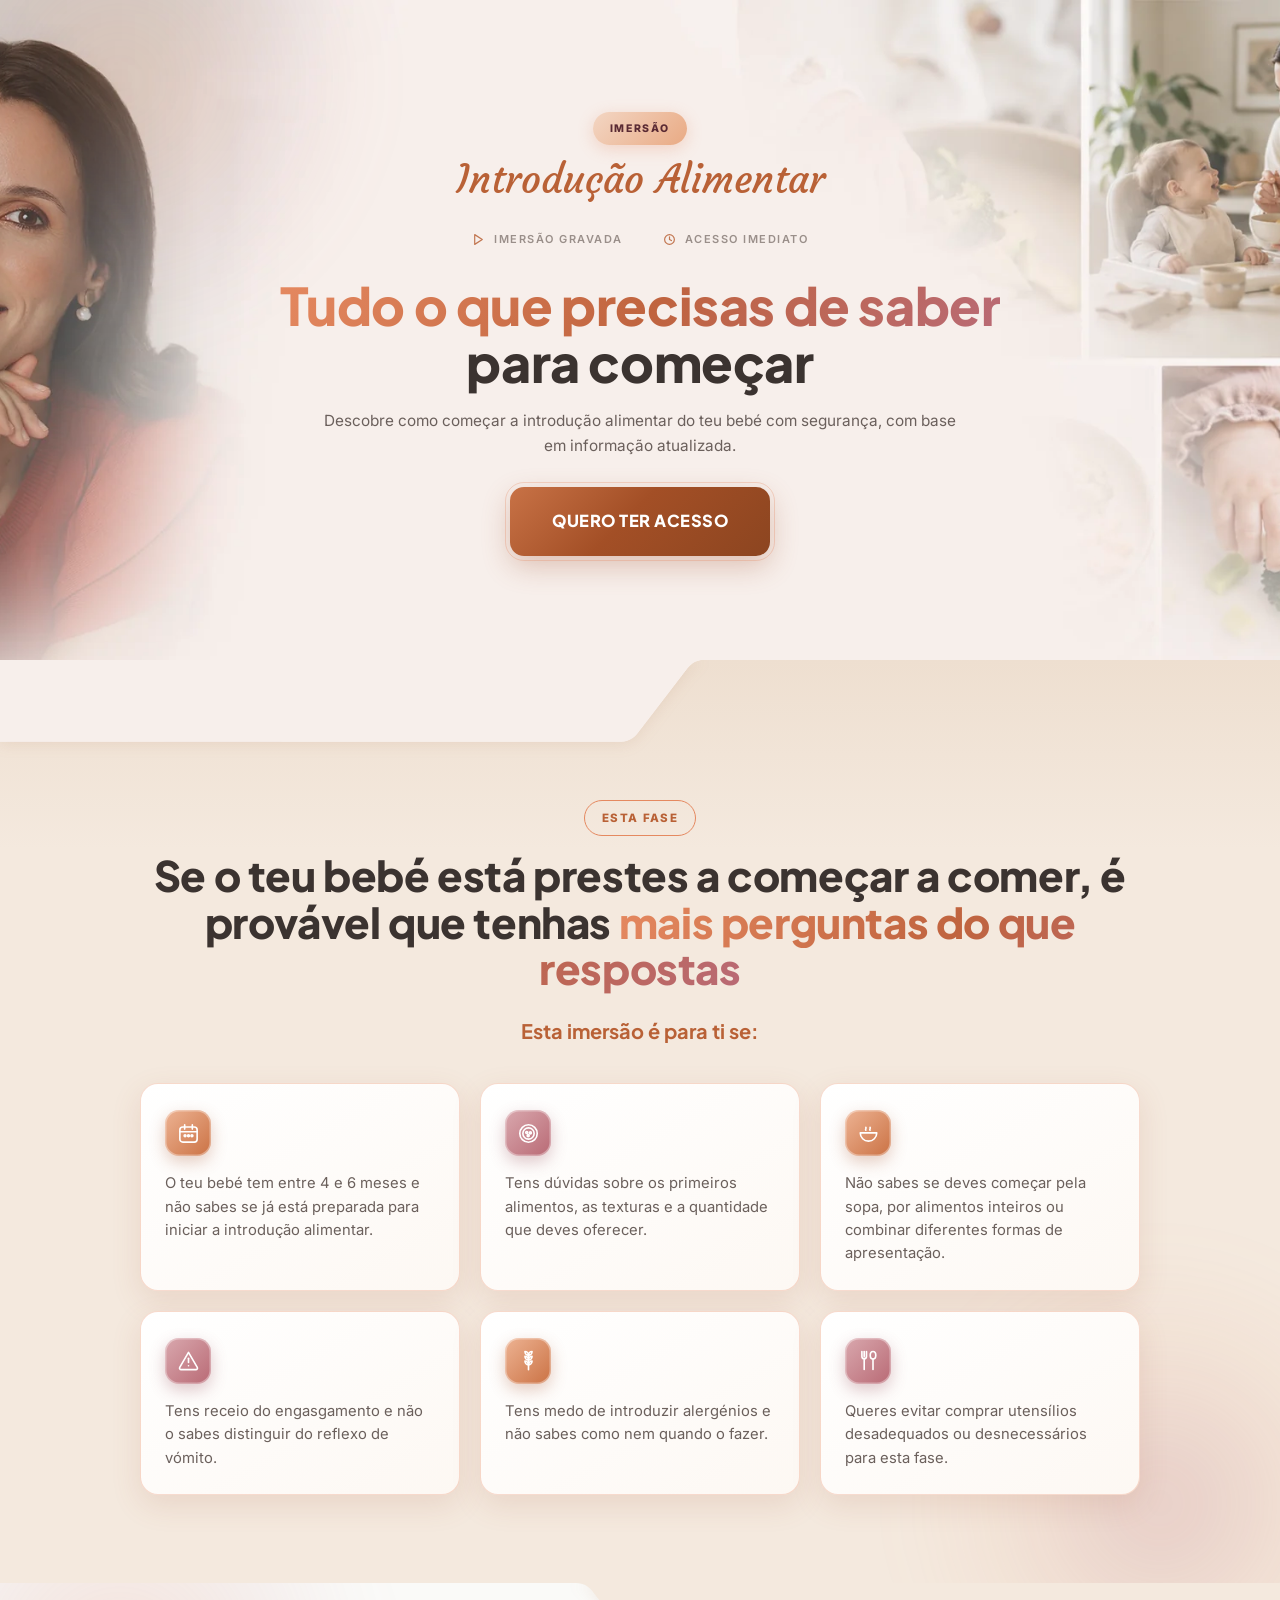
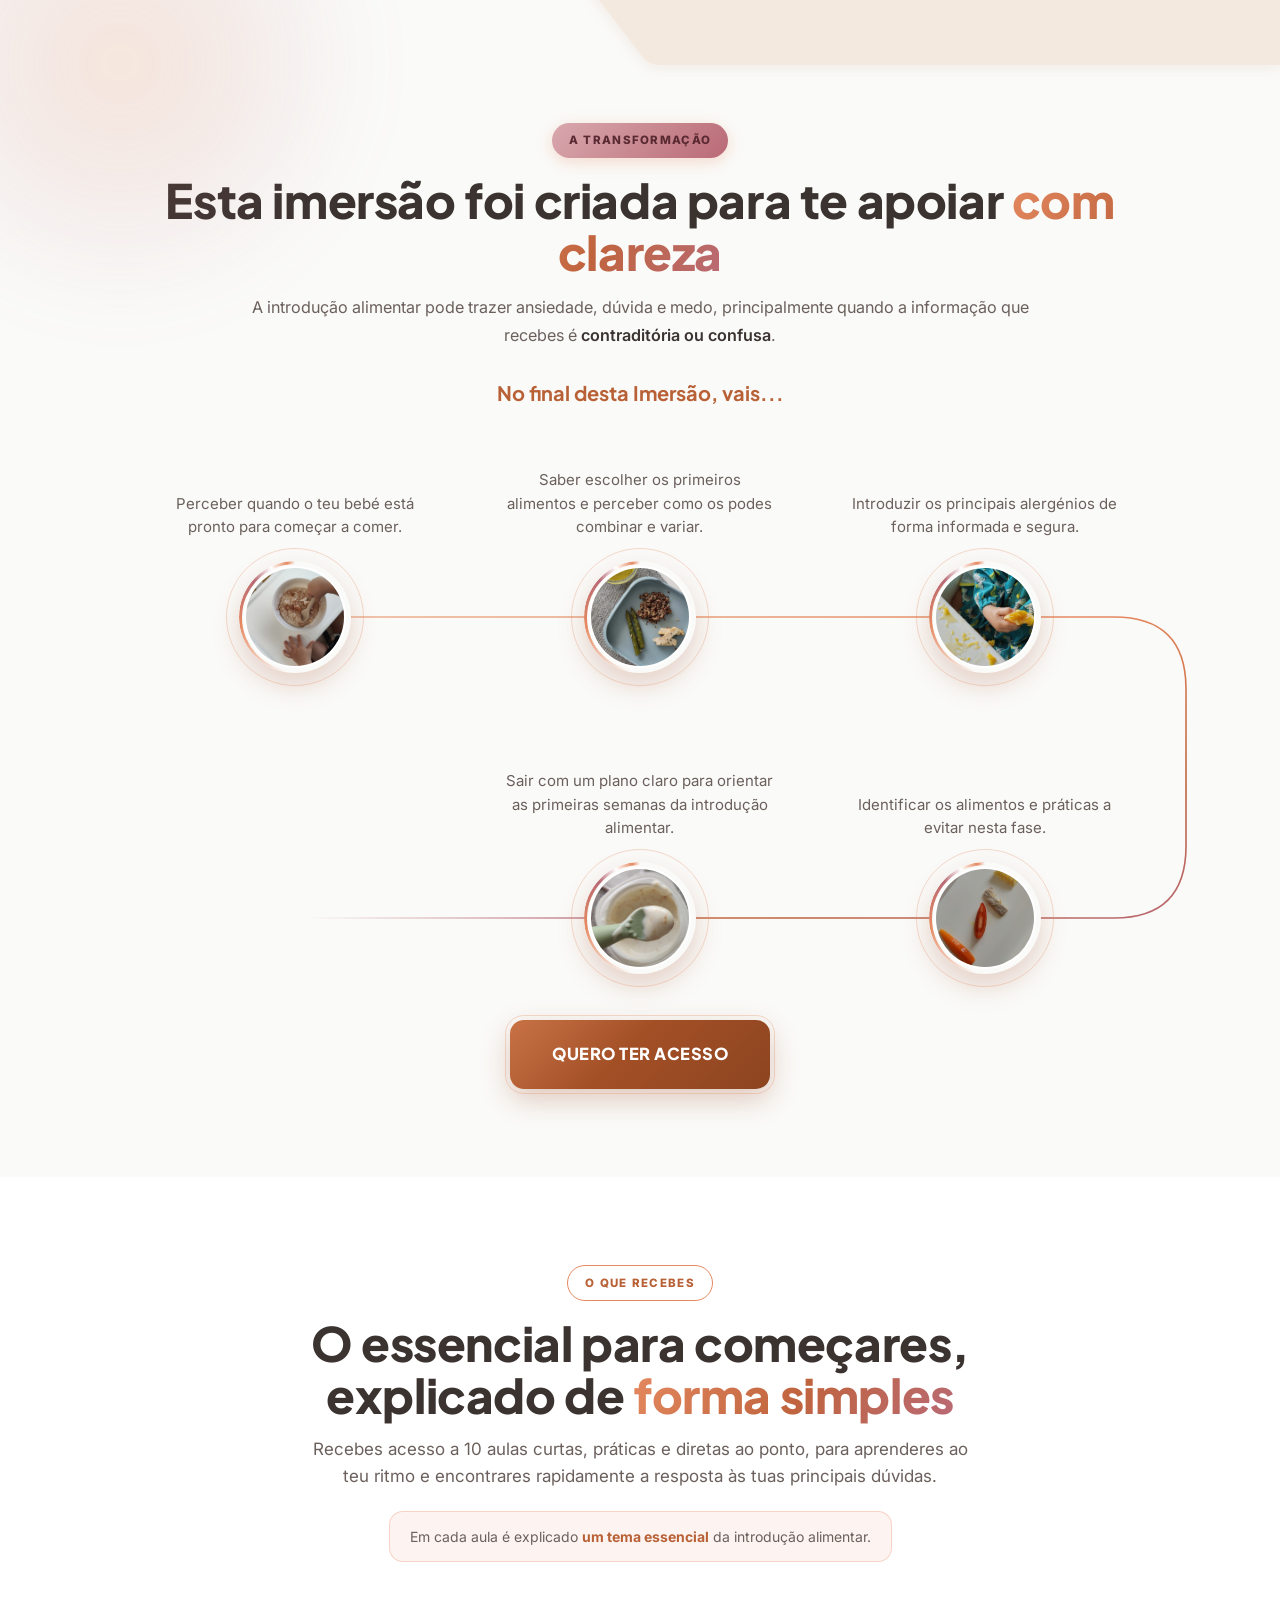
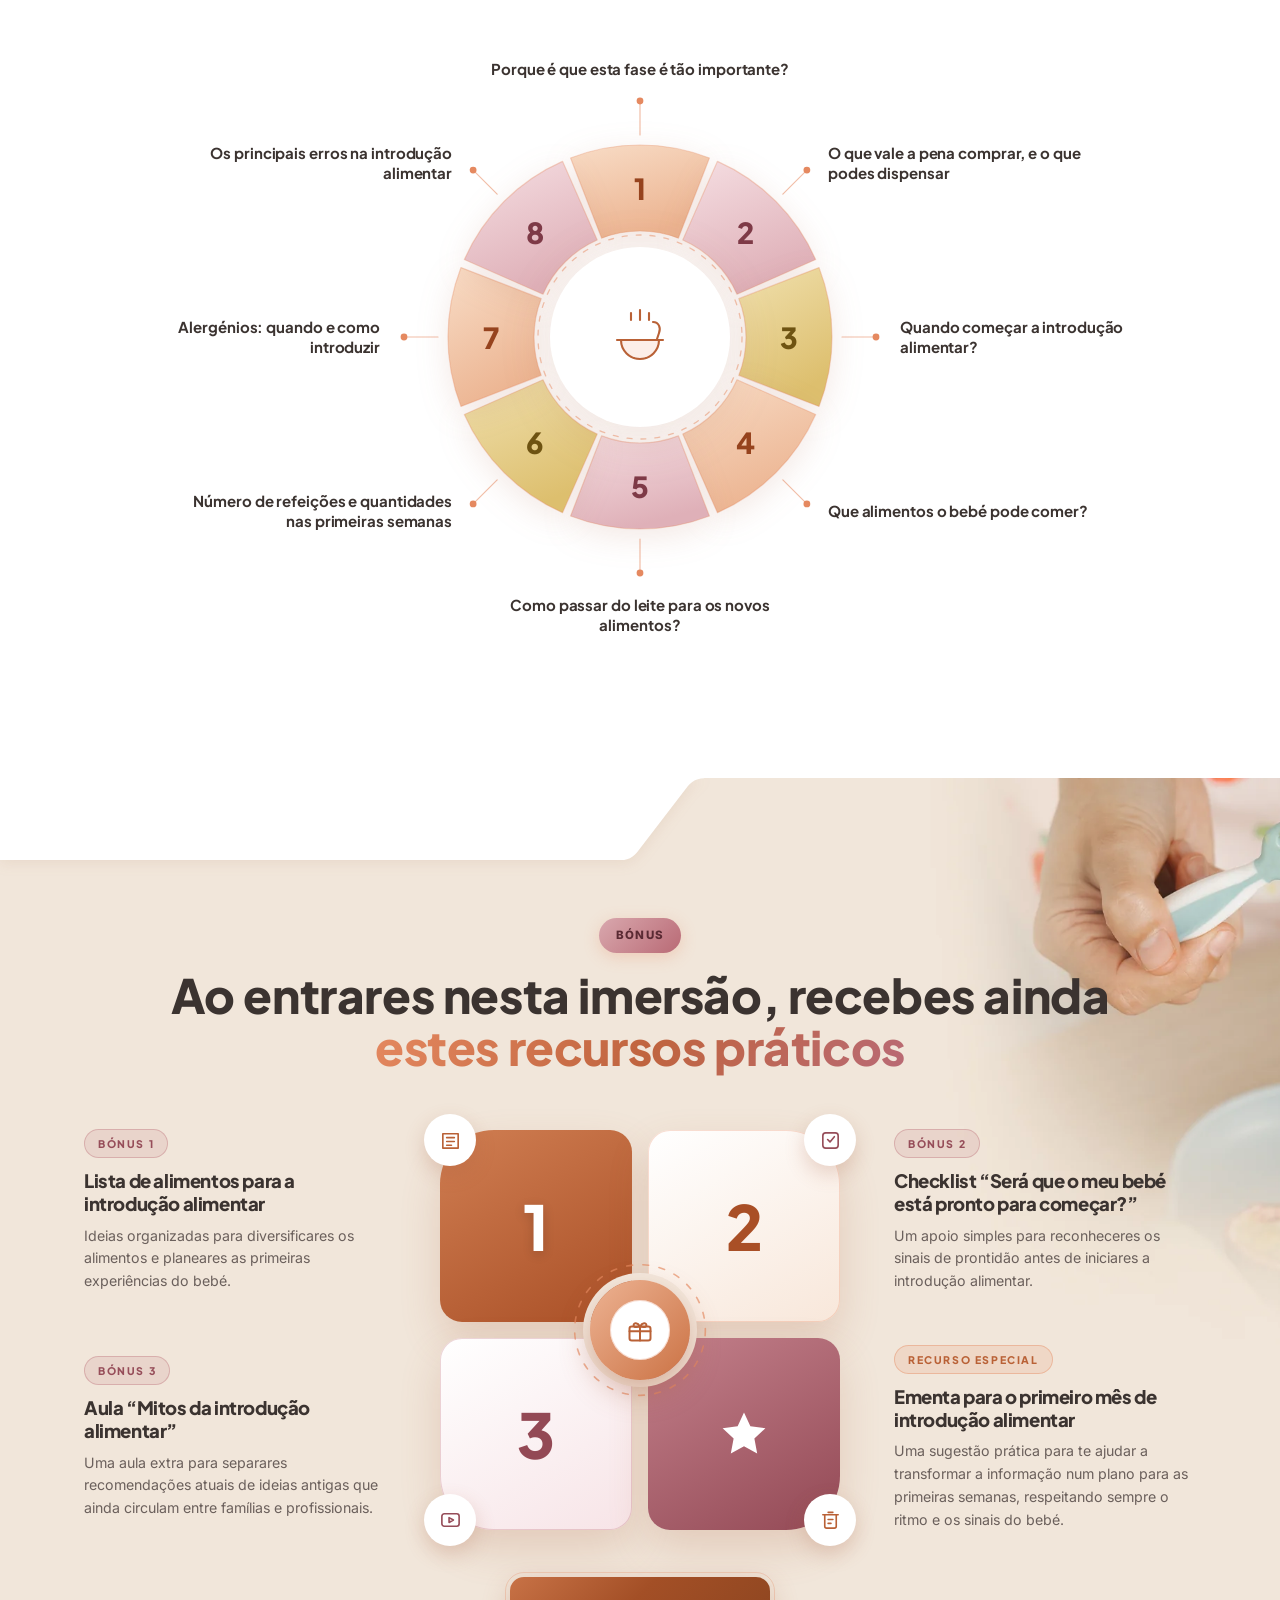
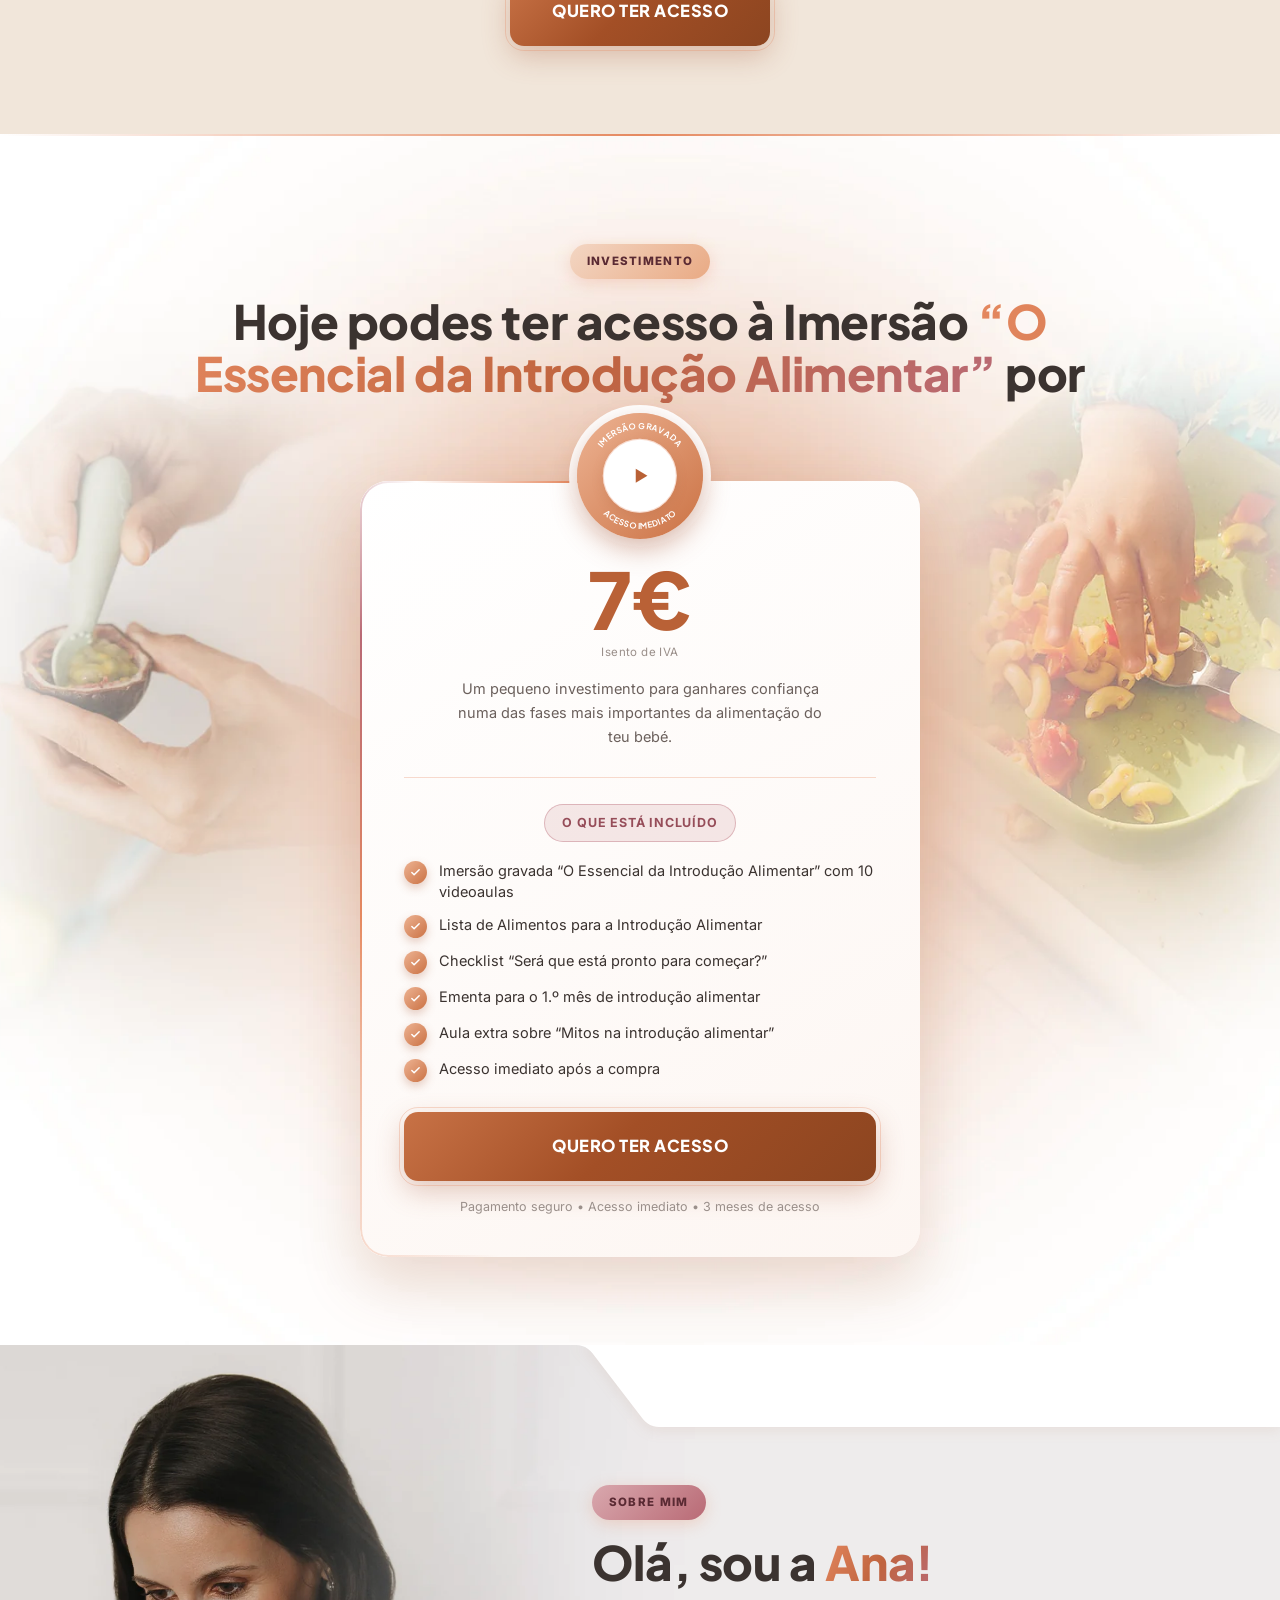
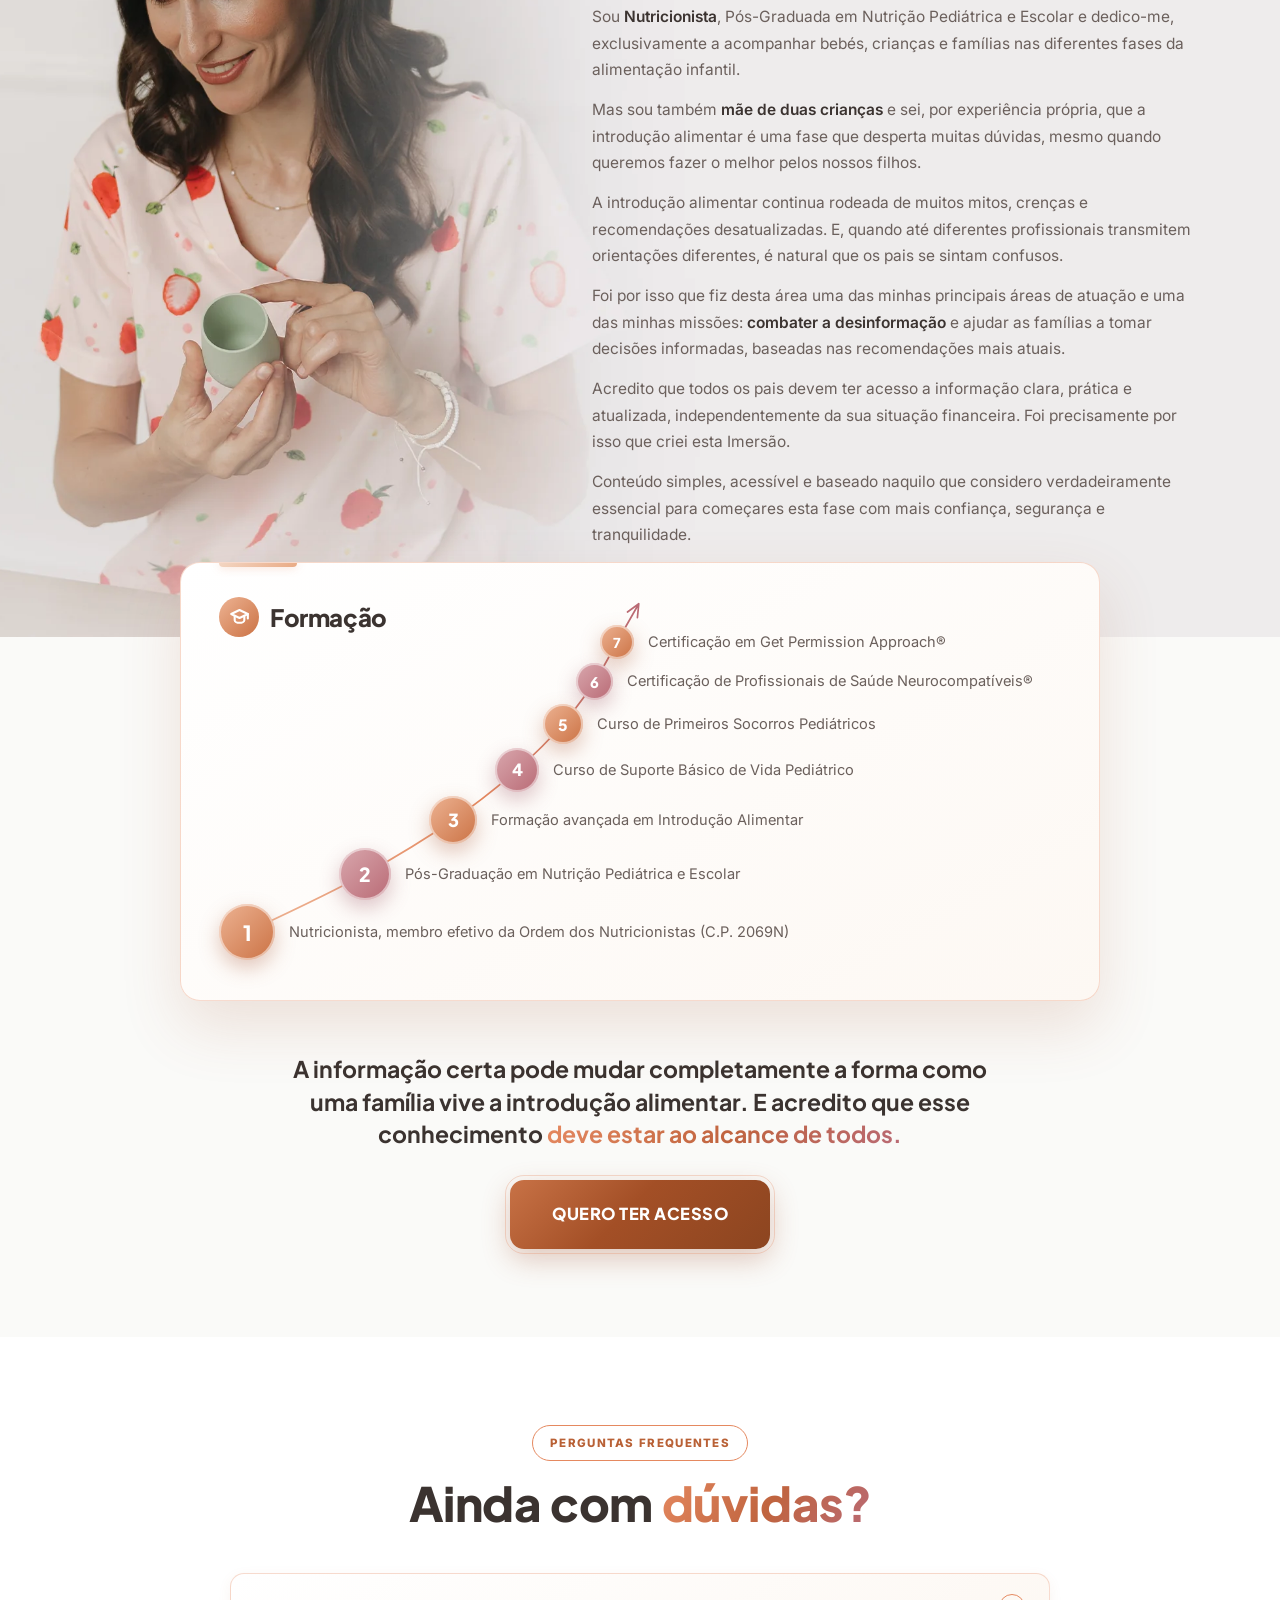
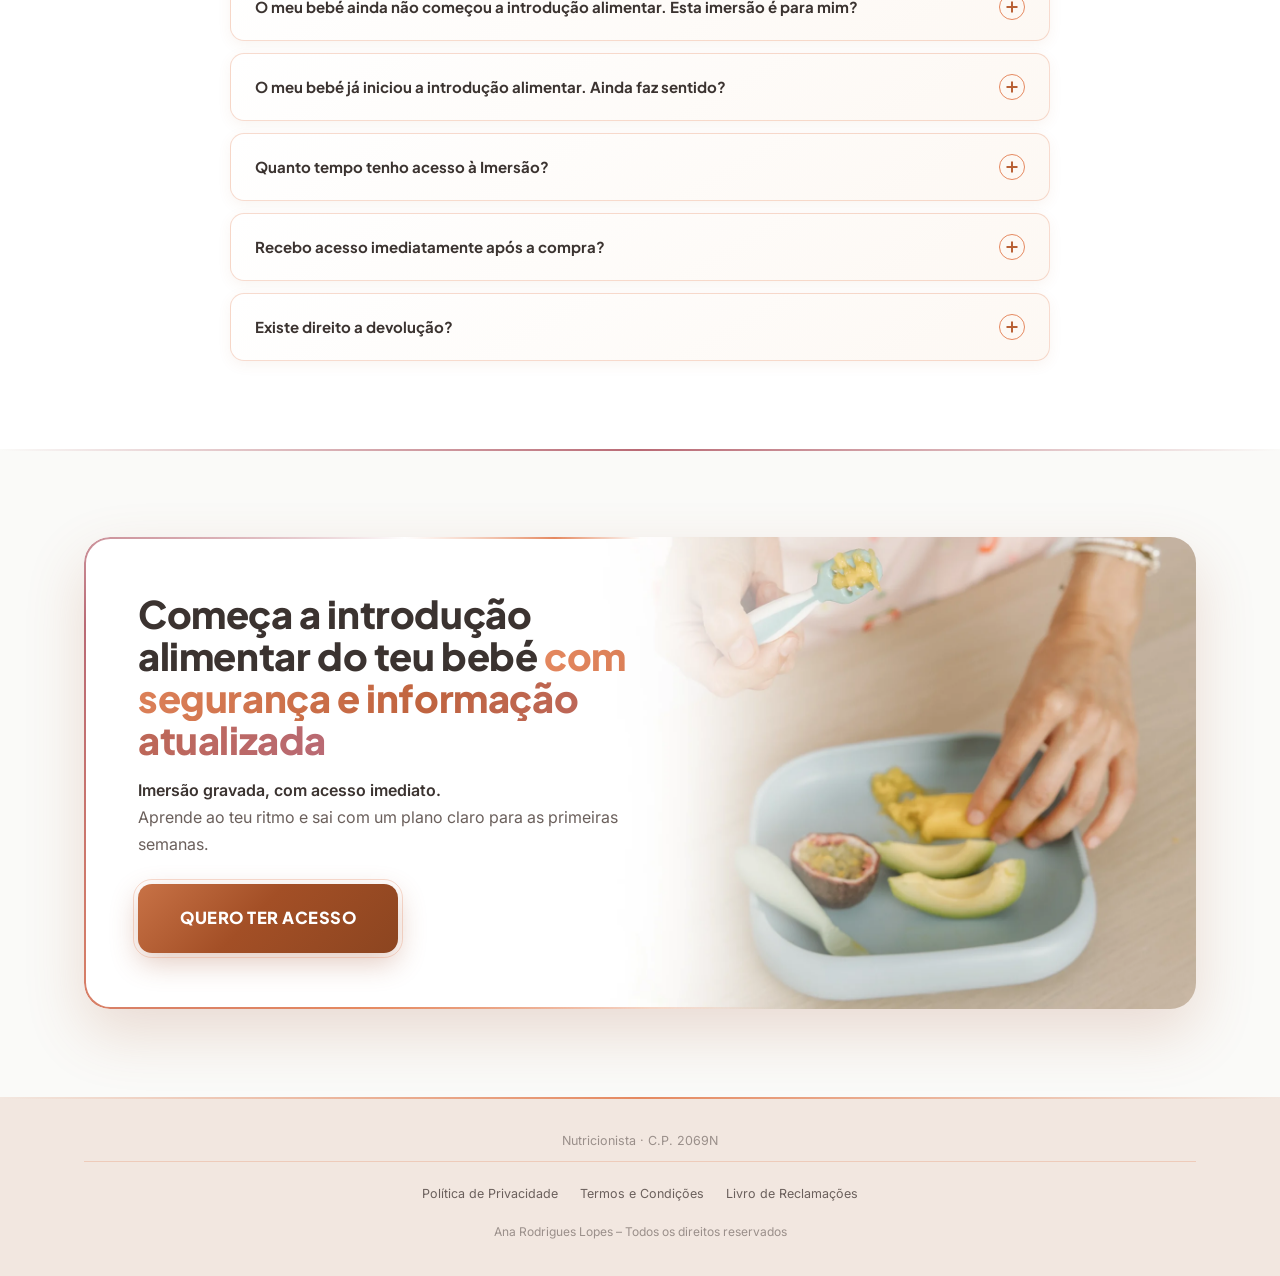
==== commit e79260f4: "[cc] r4b: 8-item wheel, expert-free benefit photos, width-scaled hero art, slimmer footer A) Lesson " ====
--- a/index.html
+++ b/index.html
@@ -90,25 +90,25 @@
     <div class="serp-row">
       <div class="serp-cell sr-hidden">
         <p class="serp-txt">Perceber quando o teu bebé está pronto para começar a comer.</p>
-        <span class="serp-node"><img src="assets/ben-1.jpg" width="440" height="440" loading="lazy" alt="Mão de bebé a pegar em brócolos e abacate"></span>
+        <span class="serp-node"><img src="assets/ben-1.jpg" width="440" height="440" loading="lazy" alt="Taça com papa polvilhada de canela e as mãos do bebé no tabuleiro da cadeira da papa"></span>
       </div>
       <div class="serp-cell sr-hidden">
         <p class="serp-txt">Saber escolher os primeiros alimentos e perceber como os podes combinar e variar.</p>
-        <span class="serp-node"><img src="assets/ben-4.jpg" width="440" height="440" loading="lazy" alt="Prato com legumes em palitos e salmão desfiado"></span>
+        <span class="serp-node"><img src="assets/ben-2.jpg" width="440" height="440" loading="lazy" alt="Prato azul com quinoa, espargos verdes e tiras de tofu sobre um pano de mesa"></span>
       </div>
       <div class="serp-cell sr-hidden">
         <p class="serp-txt">Introduzir os principais alergénios de forma informada e segura.</p>
-        <span class="serp-node"><img src="assets/ben-3.jpg" width="440" height="440" loading="lazy" alt="Taça rosa com fruta cortada em cubos"></span>
+        <span class="serp-node"><img src="assets/ben-3.jpg" width="440" height="440" loading="lazy" alt="Bebé sentado na cadeira da papa a segurar um pedaço de manga com a própria mão"></span>
       </div>
     </div>
     <div class="serp-row rev">
       <div class="serp-cell c3 sr-hidden">
         <p class="serp-txt">Identificar os alimentos e práticas a evitar nesta fase.</p>
-        <span class="serp-node"><img src="assets/ben-5.jpg" width="440" height="440" loading="lazy" alt="Bebé a levar um alimento à boca sozinho"></span>
+        <span class="serp-node"><img src="assets/ben-5.jpg" width="440" height="440" loading="lazy" alt="Tabuleiro branco com palitos de cenoura, tomate, peixe desfiado e massa espiral"></span>
       </div>
       <div class="serp-cell c2 sr-hidden">
         <p class="serp-txt">Sair com um plano claro para orientar as primeiras semanas da introdução alimentar.</p>
-        <span class="serp-node"><img src="assets/ben-2.jpg" width="440" height="440" loading="lazy" alt="Mãe a dar de comer ao bebé na cadeira da papa"></span>
+        <span class="serp-node"><img src="assets/ben-4.jpg" width="440" height="440" loading="lazy" alt="Colher de silicone com papa cremosa apoiada na taça, pronta para a refeição do bebé"></span>
       </div>
     </div>
     <svg class="serp-svg" aria-hidden="true" focusable="false">
@@ -145,23 +145,22 @@
           <linearGradient id="rgB" x1="0" y1="0" x2="0.4" y2="1"><stop offset="0%" stop-color="#F5DEE2"/><stop offset="100%" stop-color="#DFB0B8"/></linearGradient>
           <linearGradient id="rgC" x1="0" y1="0" x2="0.4" y2="1"><stop offset="0%" stop-color="#F0E0AE"/><stop offset="100%" stop-color="#DDBF6E"/></linearGradient>
         </defs>
-        <g class="roda-fios"><path class="rf" d="M 530 151 L 530 117"/><circle class="rp" cx="530" cy="117" r="3.4"/><path class="rf" d="M 659.84 198.26 L 681.7 172.21"/><circle class="rp" cx="681.7" cy="172.21" r="3.4"/><path class="rf" d="M 728.93 317.92 L 762.41 312.02"/><circle class="rp" cx="762.41" cy="312.02" r="3.4"/><path class="rf" d="M 704.94 454 L 734.38 471"/><circle class="rp" cx="734.38" cy="471" r="3.4"/><path class="rf" d="M 599.09 542.82 L 610.72 574.77"/><circle class="rp" cx="610.72" cy="574.77" r="3.4"/><path class="rf" d="M 460.91 542.82 L 449.28 574.77"/><circle class="rp" cx="449.28" cy="574.77" r="3.4"/><path class="rf" d="M 355.06 454 L 325.62 471"/><circle class="rp" cx="325.62" cy="471" r="3.4"/><path class="rf" d="M 331.07 317.92 L 297.59 312.02"/><circle class="rp" cx="297.59" cy="312.02" r="3.4"/><path class="rf" d="M 400.16 198.26 L 378.3 172.21"/><circle class="rp" cx="378.3" cy="172.21" r="3.4"/></g>
-        <g class="roda-segs"><path class="rs a" d="M 468.44 171.14 A 192 192 0 0 1 591.56 171.14 L 563.98 252.6 A 106 106 0 0 0 496.02 252.6 Z"/><path class="rs b" d="M 599.74 174.12 A 192 192 0 0 1 694.06 253.25 L 620.57 297.93 A 106 106 0 0 0 568.5 254.24 Z"/><path class="rs c" d="M 698.41 260.8 A 192 192 0 0 1 719.79 382.04 L 634.78 369.03 A 106 106 0 0 0 622.98 302.1 Z"/><path class="rs a" d="M 718.28 390.62 A 192 192 0 0 1 656.72 497.24 L 599.96 432.63 A 106 106 0 0 0 633.95 373.77 Z"/><path class="rs b" d="M 650.05 502.84 A 192 192 0 0 1 534.36 544.95 L 532.4 458.97 A 106 106 0 0 0 596.28 435.73 Z"/><path class="rs c" d="M 525.64 544.95 A 192 192 0 0 1 409.95 502.84 L 463.72 435.73 A 106 106 0 0 0 527.6 458.97 Z"/><path class="rs a" d="M 403.28 497.24 A 192 192 0 0 1 341.72 390.62 L 426.05 373.77 A 106 106 0 0 0 460.04 432.63 Z"/><path class="rs b" d="M 340.21 382.04 A 192 192 0 0 1 361.59 260.8 L 437.02 302.1 A 106 106 0 0 0 425.22 369.03 Z"/><path class="rs c" d="M 365.94 253.25 A 192 192 0 0 1 460.26 174.12 L 491.5 254.24 A 106 106 0 0 0 439.43 297.93 Z"/></g>
-        <g class="roda-nums"><text class="rn a" x="530" y="204">1</text><text class="rn b" x="625.78" y="238.86">2</text><text class="rn c" x="676.74" y="327.13">3</text><text class="rn a" x="659.04" y="427.5">4</text><text class="rn b" x="580.96" y="493.01">5</text><text class="rn c" x="479.04" y="493.01">6</text><text class="rn a" x="400.96" y="427.5">7</text><text class="rn b" x="383.26" y="327.13">8</text><text class="rn c" x="434.22" y="238.86">9</text></g>
+        <g class="roda-fios"><path class="rf" d="M 530 151 L 530 117"/><circle class="rp" cx="530" cy="117" r="3.4"/><path class="rf" d="M 672.84 210.16 L 696.88 186.12"/><circle class="rp" cx="696.88" cy="186.12" r="3.4"/><path class="rf" d="M 732 353 L 766 353"/><circle class="rp" cx="766" cy="353" r="3.4"/><path class="rf" d="M 672.84 495.84 L 696.88 519.88"/><circle class="rp" cx="696.88" cy="519.88" r="3.4"/><path class="rf" d="M 530 555 L 530 589"/><circle class="rp" cx="530" cy="589" r="3.4"/><path class="rf" d="M 387.16 495.84 L 363.12 519.88"/><circle class="rp" cx="363.12" cy="519.88" r="3.4"/><path class="rf" d="M 328 353 L 294 353"/><circle class="rp" cx="294" cy="353" r="3.4"/><path class="rf" d="M 387.16 210.16 L 363.12 186.12"/><circle class="rp" cx="363.12" cy="186.12" r="3.4"/></g>
+        <g class="roda-segs"><path class="rs a" d="M 460.57 173.99 A 192 192 0 0 1 599.43 173.99 L 568.33 254.17 A 106 106 0 0 0 491.67 254.17 Z"/><path class="rs b" d="M 607.48 177.33 A 192 192 0 0 1 705.67 275.52 L 626.99 310.22 A 106 106 0 0 0 572.78 256.01 Z"/><path class="rs c" d="M 709.01 283.57 A 192 192 0 0 1 709.01 422.43 L 628.83 391.33 A 106 106 0 0 0 628.83 314.67 Z"/><path class="rs a" d="M 705.67 430.48 A 192 192 0 0 1 607.48 528.67 L 572.78 449.99 A 106 106 0 0 0 626.99 395.78 Z"/><path class="rs b" d="M 599.43 532.01 A 192 192 0 0 1 460.57 532.01 L 491.67 451.83 A 106 106 0 0 0 568.33 451.83 Z"/><path class="rs c" d="M 452.52 528.67 A 192 192 0 0 1 354.33 430.48 L 433.01 395.78 A 106 106 0 0 0 487.22 449.99 Z"/><path class="rs a" d="M 350.99 422.43 A 192 192 0 0 1 350.99 283.57 L 431.17 314.67 A 106 106 0 0 0 431.17 391.33 Z"/><path class="rs b" d="M 354.33 275.52 A 192 192 0 0 1 452.52 177.33 L 487.22 256.01 A 106 106 0 0 0 433.01 310.22 Z"/></g>
+        <g class="roda-nums"><text class="rn a" x="530" y="204">1</text><text class="rn b" x="635.36" y="247.64">2</text><text class="rn c" x="679" y="353">3</text><text class="rn a" x="635.36" y="458.36">4</text><text class="rn b" x="530" y="502">5</text><text class="rn c" x="424.64" y="458.36">6</text><text class="rn a" x="381" y="353">7</text><text class="rn b" x="424.64" y="247.64">8</text></g>
         <circle class="roda-miolo" cx="530" cy="353" r="90"/>
         <circle class="roda-anel" cx="530" cy="353" r="102"/>
         <g class="roda-ico" transform="translate(530 359)"><path d="M-19 -3 H19 A19 19 0 0 1 -19 -3 Z"/><path d="M-23 -3 H23"/><path d="M13 -21 C 19 -21 21 -15 19 -10 L 17 -4"/><path d="M-9 -30 v7 M0 -33 v10 M9 -30 v7"/></g>
       </svg>
       <ul class="roda-labels">
         <li class="rl t sr-hidden" style="--x:50%;--y:15.16%"><span class="rl-n">1</span><span class="rl-t">Porque é que esta fase é tão importante?</span></li>
-        <li class="rl r sr-hidden" style="--x:64.92%;--y:23.31%"><span class="rl-n">2</span><span class="rl-t">O que vale a pena comprar, e o que podes dispensar</span></li>
-        <li class="rl r sr-hidden" style="--x:72.85%;--y:43.95%"><span class="rl-n">3</span><span class="rl-t">Quando começar a introdução alimentar?</span></li>
-        <li class="rl r sr-hidden" style="--x:70.1%;--y:67.42%"><span class="rl-n">4</span><span class="rl-t">Que alimentos o bebé pode comer?</span></li>
-        <li class="rl r sr-hidden" style="--x:57.94%;--y:82.74%"><span class="rl-n">5</span><span class="rl-t">Como passar do leite para os novos alimentos?</span></li>
-        <li class="rl l sr-hidden" style="--x:42.06%;--y:82.74%"><span class="rl-n">6</span><span class="rl-t">Número de refeições e quantidades nas primeiras semanas</span></li>
-        <li class="rl l sr-hidden" style="--x:29.9%;--y:67.42%"><span class="rl-n">7</span><span class="rl-t">Reflexo de gag e engasgamento</span></li>
-        <li class="rl l sr-hidden" style="--x:27.15%;--y:43.95%"><span class="rl-n">8</span><span class="rl-t">Alergénios: quando e como introduzir</span></li>
-        <li class="rl l sr-hidden" style="--x:35.08%;--y:23.31%"><span class="rl-n">9</span><span class="rl-t">Sinais de alarme e próximos passos</span></li>
+        <li class="rl r sr-hidden" style="--x:66.41%;--y:25.36%"><span class="rl-n">2</span><span class="rl-t">O que vale a pena comprar, e o que podes dispensar</span></li>
+        <li class="rl r sr-hidden" style="--x:73.21%;--y:50%"><span class="rl-n">3</span><span class="rl-t">Quando começar a introdução alimentar?</span></li>
+        <li class="rl r sr-hidden" style="--x:66.41%;--y:74.64%"><span class="rl-n">4</span><span class="rl-t">Que alimentos o bebé pode comer?</span></li>
+        <li class="rl b sr-hidden" style="--x:50%;--y:84.84%"><span class="rl-n">5</span><span class="rl-t">Como passar do leite para os novos alimentos?</span></li>
+        <li class="rl l sr-hidden" style="--x:33.59%;--y:74.64%"><span class="rl-n">6</span><span class="rl-t">Número de refeições e quantidades nas primeiras semanas</span></li>
+        <li class="rl l sr-hidden" style="--x:26.79%;--y:50%"><span class="rl-n">7</span><span class="rl-t">Alergénios: quando e como introduzir</span></li>
+        <li class="rl l sr-hidden" style="--x:33.59%;--y:25.36%"><span class="rl-n">8</span><span class="rl-t">Os principais erros na introdução alimentar</span></li>
       </ul>
     </div>
   </div>
@@ -367,7 +366,6 @@
 <!-- ============ FOOTER ============ -->
 <footer>
   <div class="wrap">
-    <p class="foot-brand">Ana Rodrigues Lopes</p>
     <p class="foot-sub">Nutricionista &middot; C.P. 2069N</p>
     <div class="foot-links">
       <a href="#" data-pendente="politica-privacidade">Política de Privacidade</a>
--- a/assets/style.css
+++ b/assets/style.css
@@ -536,10 +536,15 @@
 }
 @media(max-width:560px){.final-inner{padding:40px 24px;border-radius:20px}.fa-shape{max-width:300px}.fa-shape::after{inset:-16px;border-radius:30px}}
 /* FOOTER */
-footer{position:relative;background:#F2E7E0;color:var(--texto);padding:50px 0 34px;text-align:center;font-size:13px}
+/* r4b: saiu a <p class="foot-brand"> do HTML das duas paginas (pedido da
+   cliente). O filete do topo (footer::before) FICA -- so o nome saiu.
+   Topo de 50px -> 34px: sem a linha de 19px o rodape abria um buraco por
+   cima da .foot-sub, que e texto pequeno. A regra .foot-brand fica abaixo,
+   sem uso, para repor o nome bastar uma linha de HTML. */
+footer{position:relative;background:#F2E7E0;color:var(--texto);padding:34px 0 34px;text-align:center;font-size:13px}
 footer::before{content:'';position:absolute;top:0;left:0;width:100%;height:2px;background:linear-gradient(90deg,transparent,var(--sage),transparent);pointer-events:none}
 .foot-brand{font-family:'Plus Jakarta Sans',sans-serif;font-weight:800;font-size:19px;color:var(--sage-esc);letter-spacing:-.2px;margin-bottom:6px}
-.foot-sub{font-size:12.5px;color:var(--texto2);margin-bottom:16px}
+.foot-sub{font-size:12.5px;color:var(--texto2);margin-bottom:10px}
 .foot-links{display:flex;flex-wrap:wrap;justify-content:center;gap:8px 22px;margin-bottom:18px;padding-top:22px;border-top:1px solid rgba(229,137,96,.3)}
 .foot-links a{color:var(--texto);font-size:12.5px;transition:color .2s}
 .foot-links a:hover{color:var(--sage-esc)}
@@ -701,8 +706,28 @@
    entao o `cover` cortava a base -- a Ana ficava serrada a meio do braco. Dar a
    seccao a altura da propria proporcao da arte faz a imagem caber inteira, sem
    `contain` e sem faixa vazia. */
-.hero{background:url("art-hero.webp") center top/cover no-repeat,#F5EDEA;
+/* r4b: `cover` so escalava pela LARGURA enquanto a seccao fosse mais larga que
+   1,854:1. Abaixo de ~1130px passava a escalar pela ALTURA e ampliava a arte ate
+   3x -- a 390px sobrava um borrao bege, sem Ana e sem colagem. Passa a `100%
+   auto`: escala SEMPRE pela largura, em qualquer viewport (regra r3d).
+   MEDIDO com PIL na Prancheta 1: o motivo ocupa y 0%..63,8% do ficheiro e os
+   36% de baixo sao lisos #F7EFEB. Por isso a arte ancora em `top` e o fallback
+   passa de #F5EDEA para #F7EFEB -- a arte acaba e a cor continua-a sem emenda,
+   e e a mesma cor que a `.aba.from-hero` ja usa na aresta de baixo.
+   ZERO overlay / opacidade / filtro (regra de ouro da r3). */
+.hero{background:url("art-hero.webp") center top/100% auto no-repeat,#F7EFEB;
   min-height:min(calc(100vw / 2.35),720px)}
+/* r4b: escada de escala, sempre em % da LARGURA (nunca `cover`, nunca altura).
+   A faixa limpa do ficheiro e estreita (x 30%..60%); com a arte a 100% e uma
+   janela estreita a colagem da direita entra por cima da `.hero-meta` e o
+   contraste cai a 1,13. Ampliar pela largura empurra a Ana para fora a esquerda
+   e a colagem para fora a direita, alargando a faixa limpa por baixo do texto.
+   Valores escolhidos por VARRIMENTO de contraste (_scratch/r4b/varre_escala.py),
+   nao a olho: o minimo que iguala ou bate a medicao de antes da r4b.
+     @1200 160% -> meta 2,75 (antes 2,69)   @1024 160% -> 2,58 (antes 2,51)
+     @768  240% -> meta 2,48 (antes 2,30)   @390  240% -> 2,75 (antes 2,75) */
+@media(max-width:1280px){.hero{background-size:160% auto}}
+@media(max-width:960px){.hero{background-size:240% auto}}
 
 /* --- 2. DORES — Prancheta 1-1 (Ana ao centro-esquerda, sobre areia).
    A coluna esquerda esvazia-se (saiu o `.da-shape` reservado na r2) e passa a
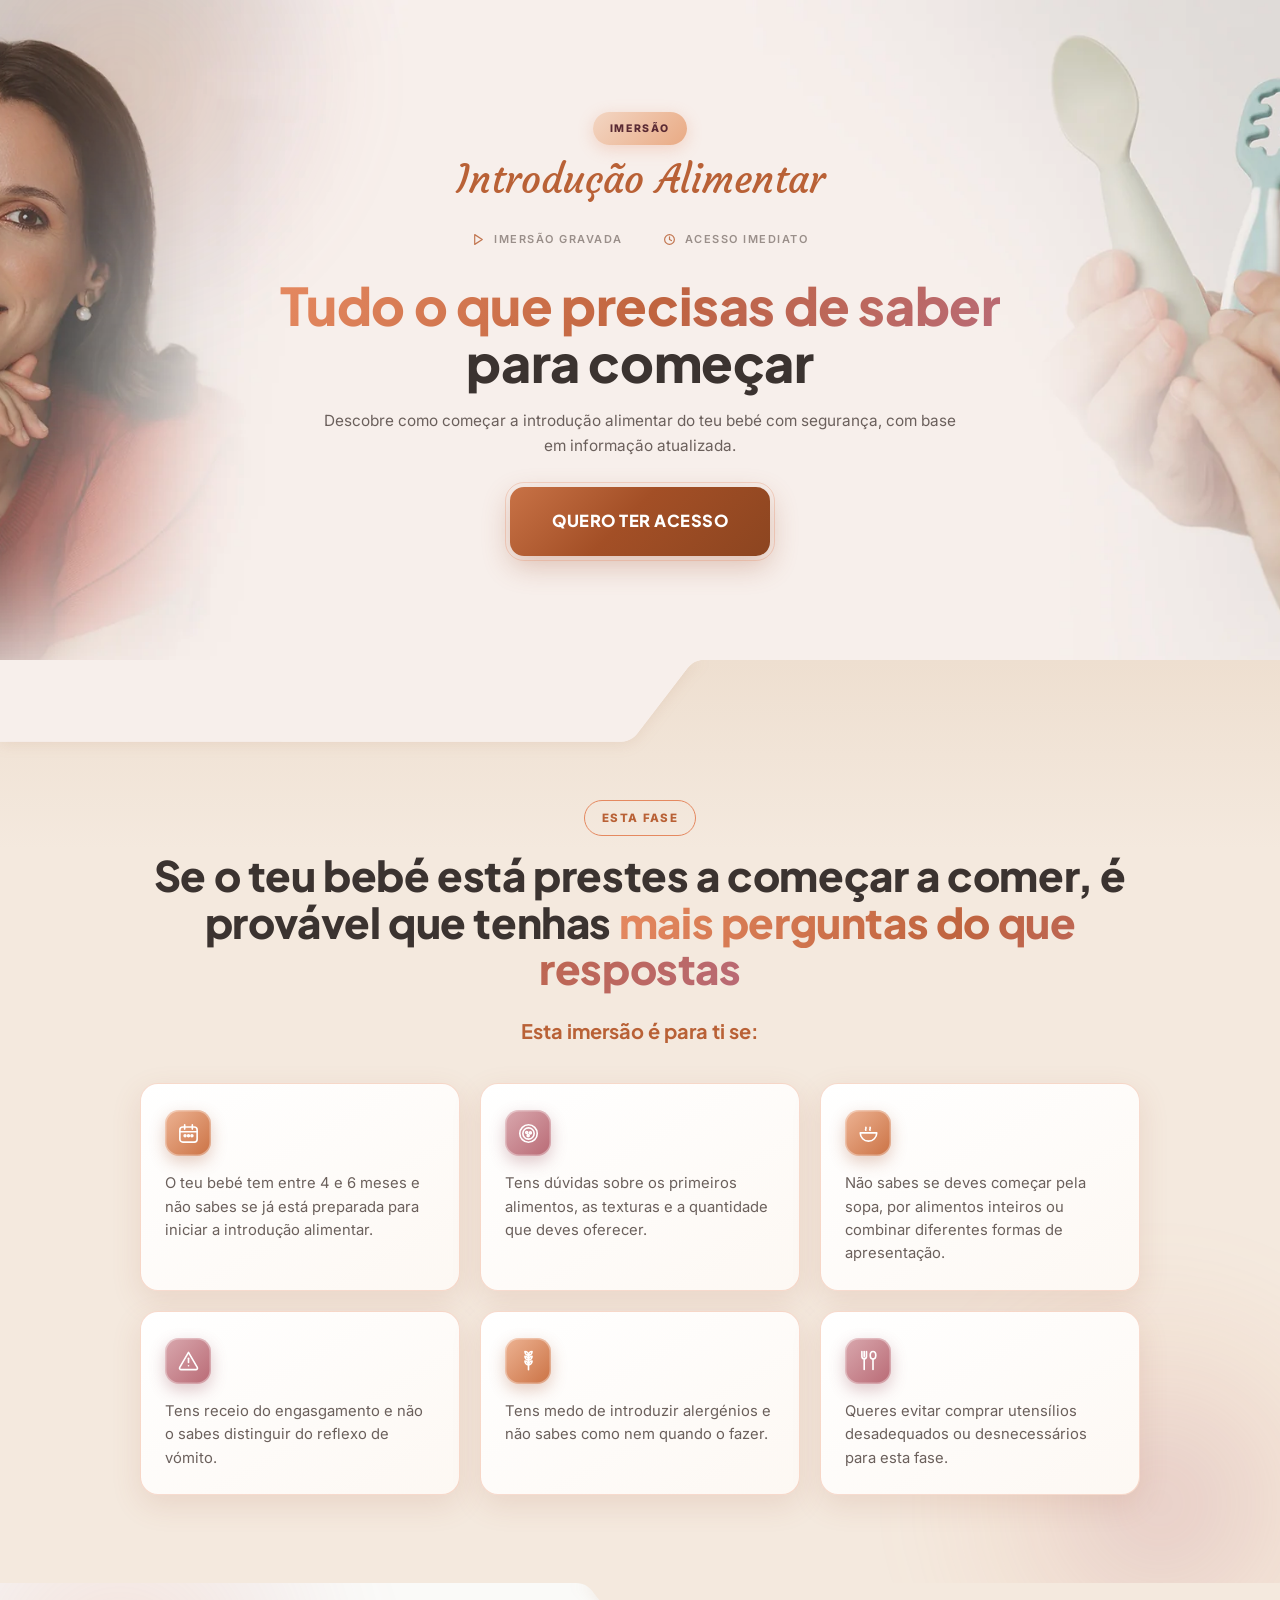
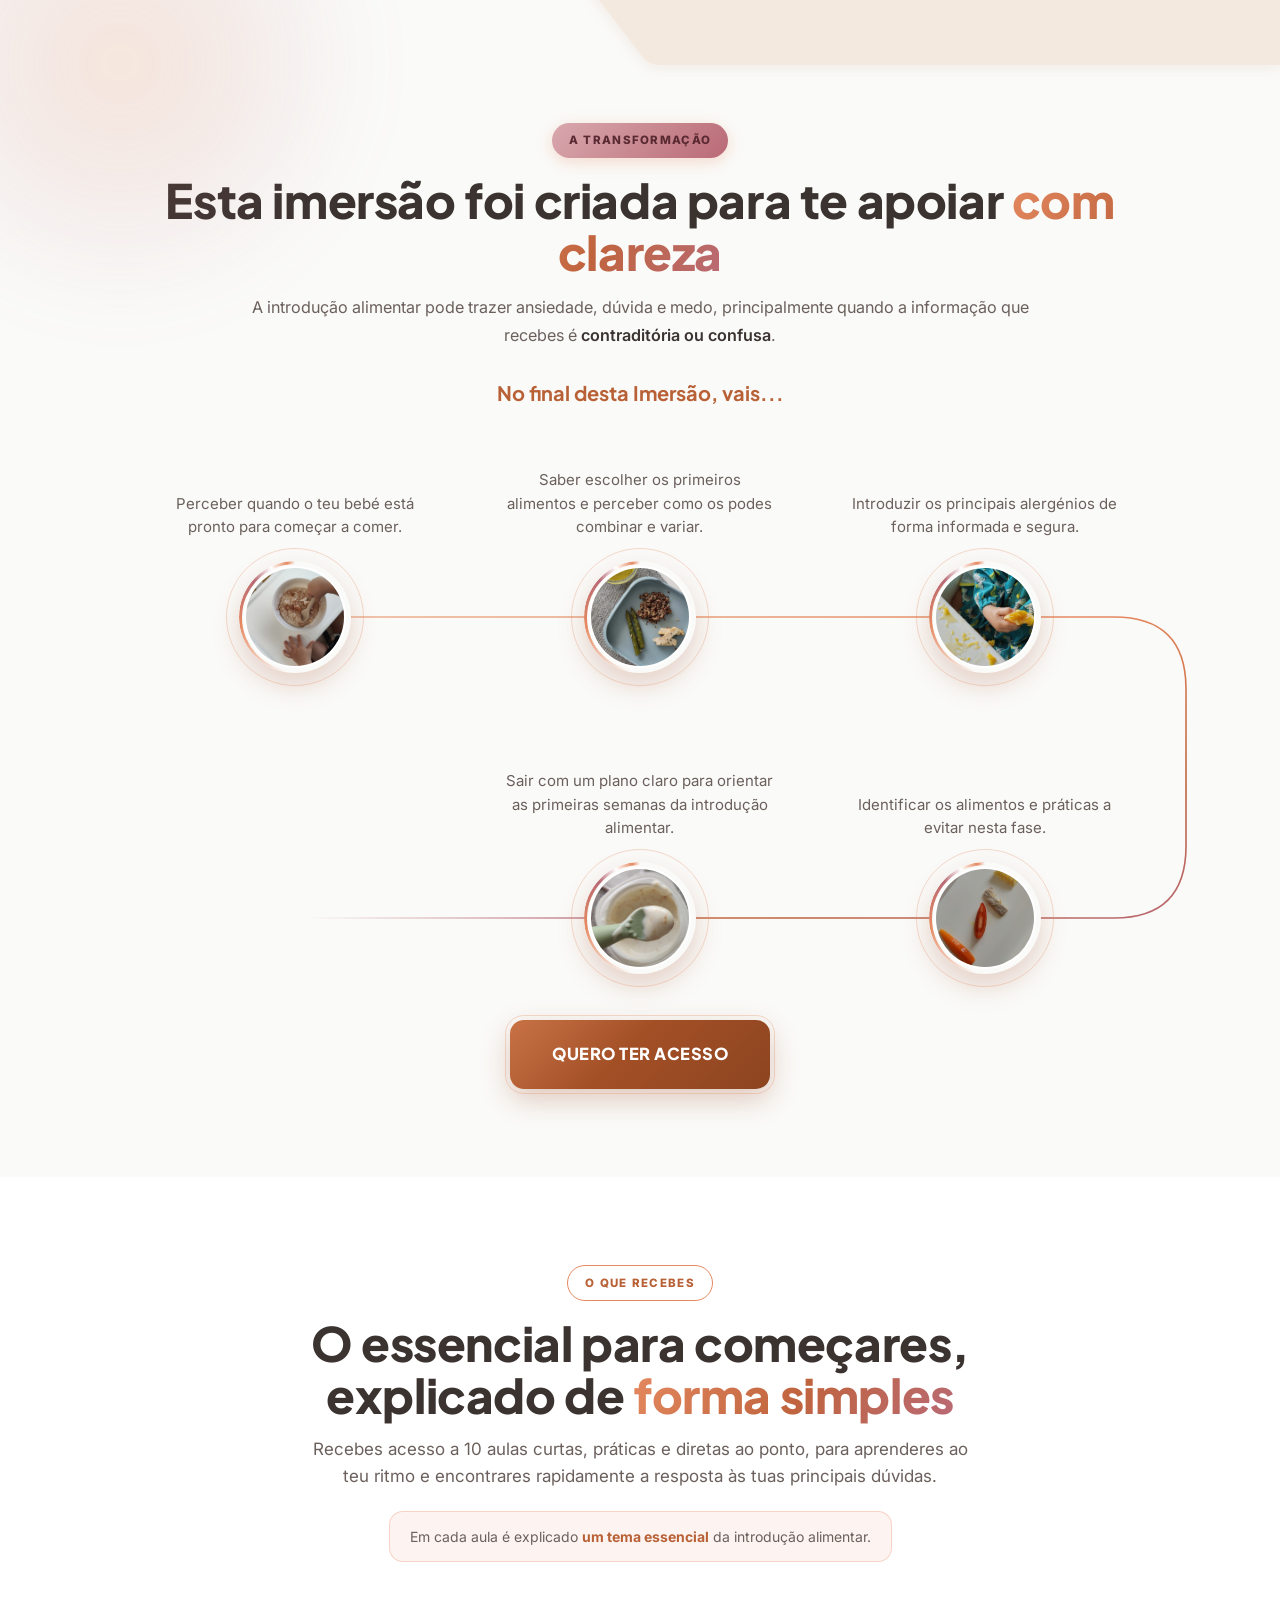
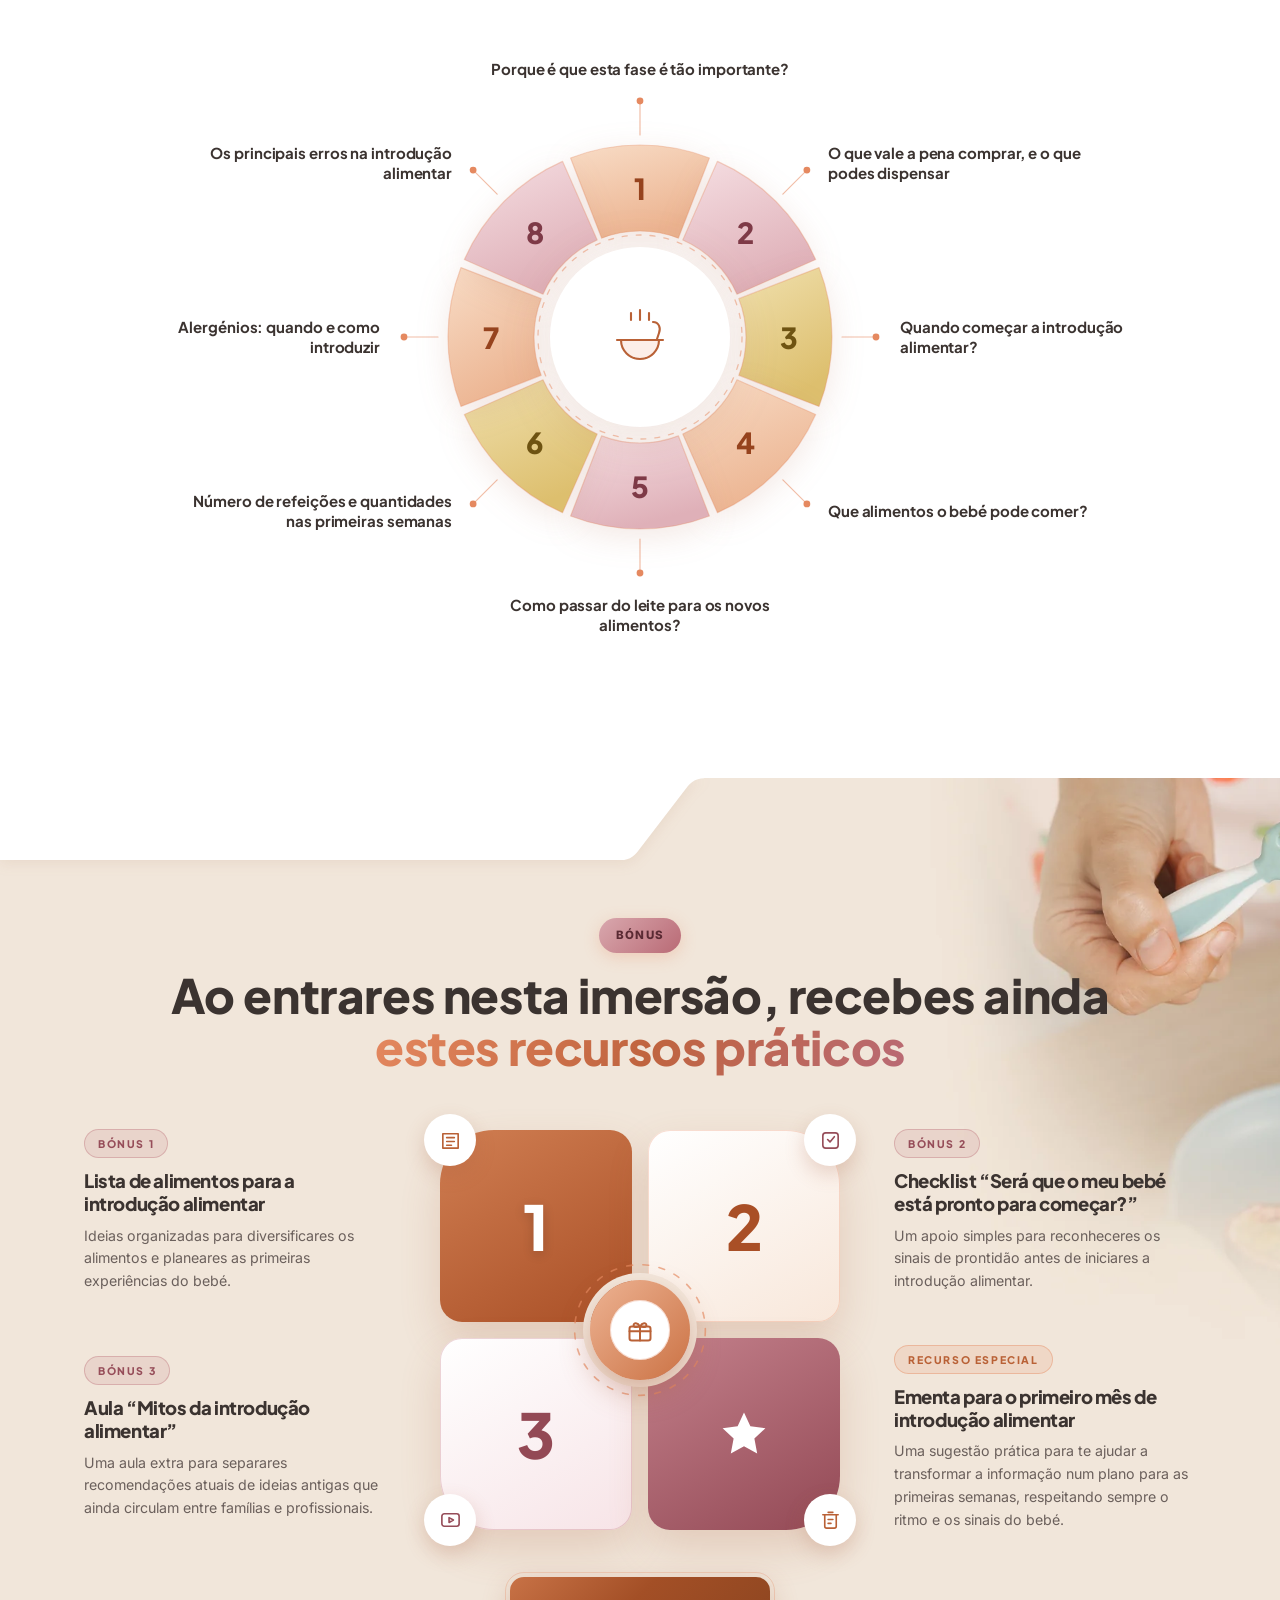
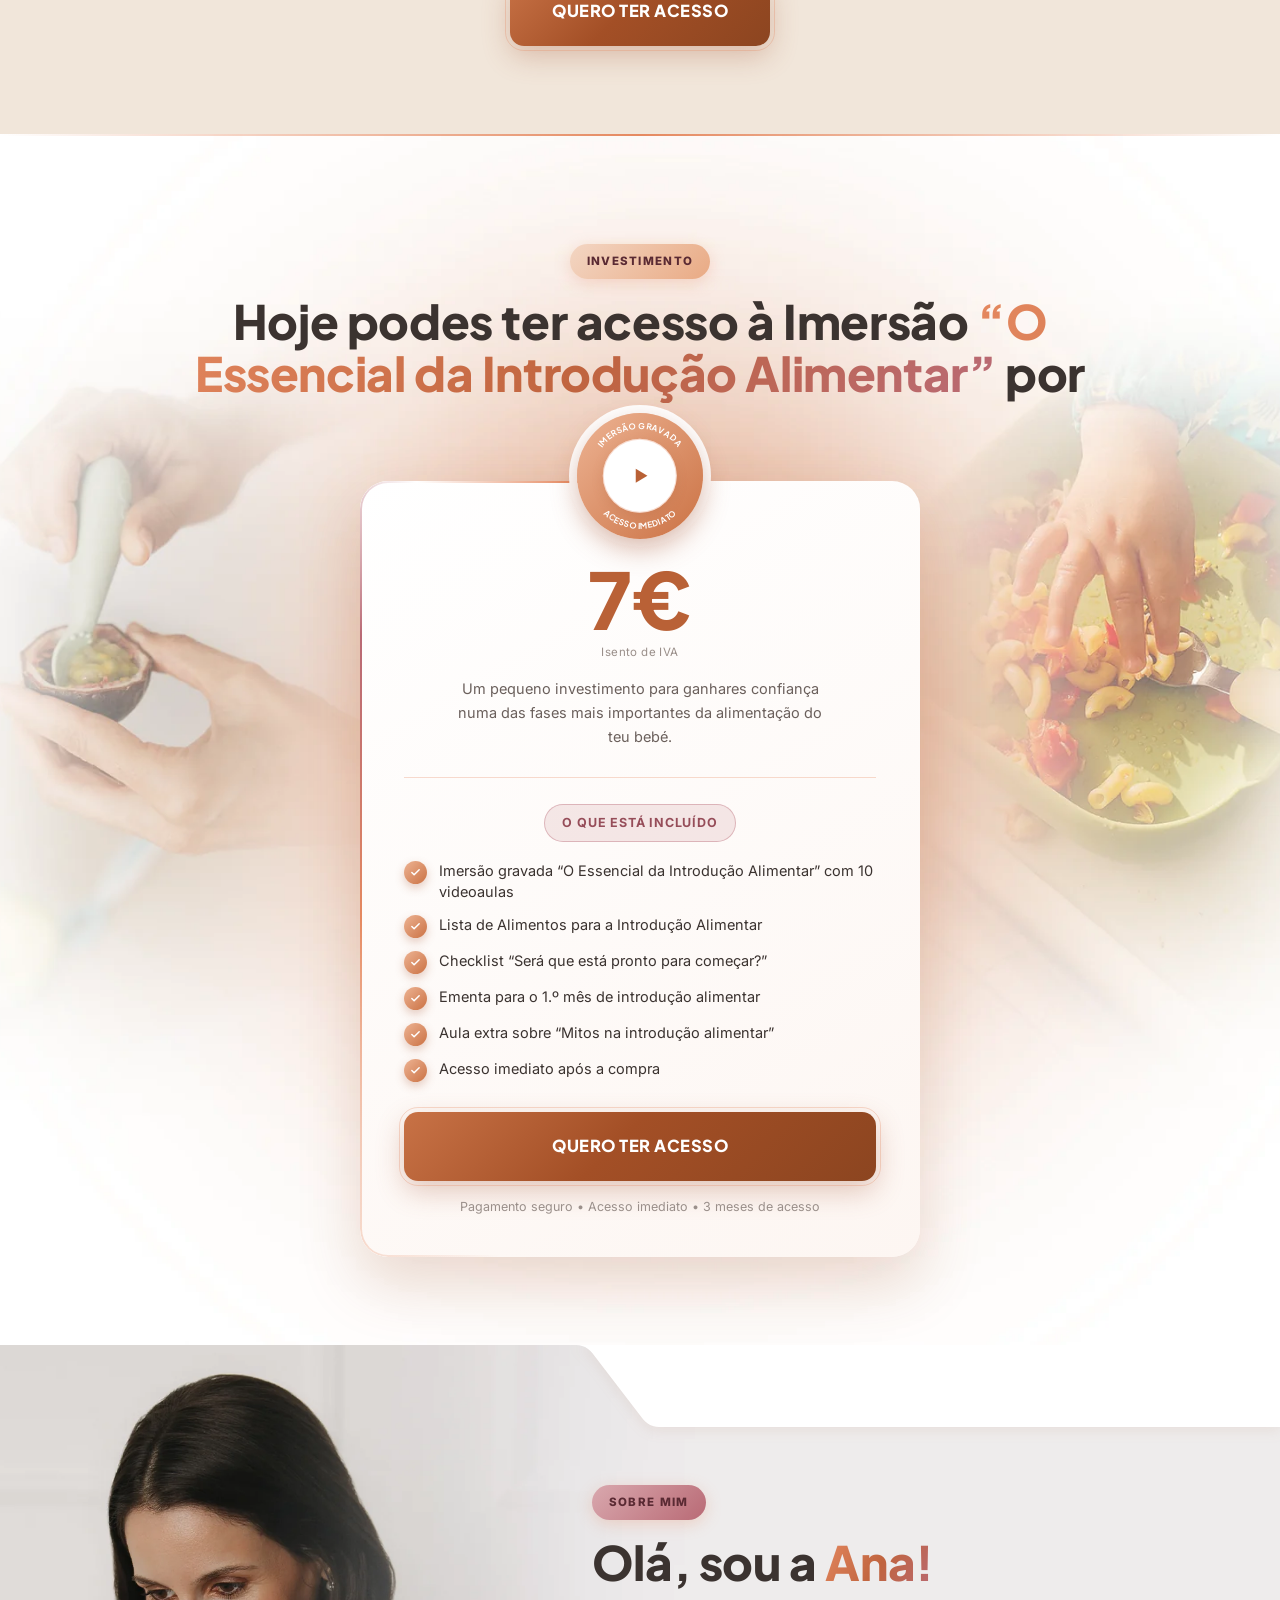
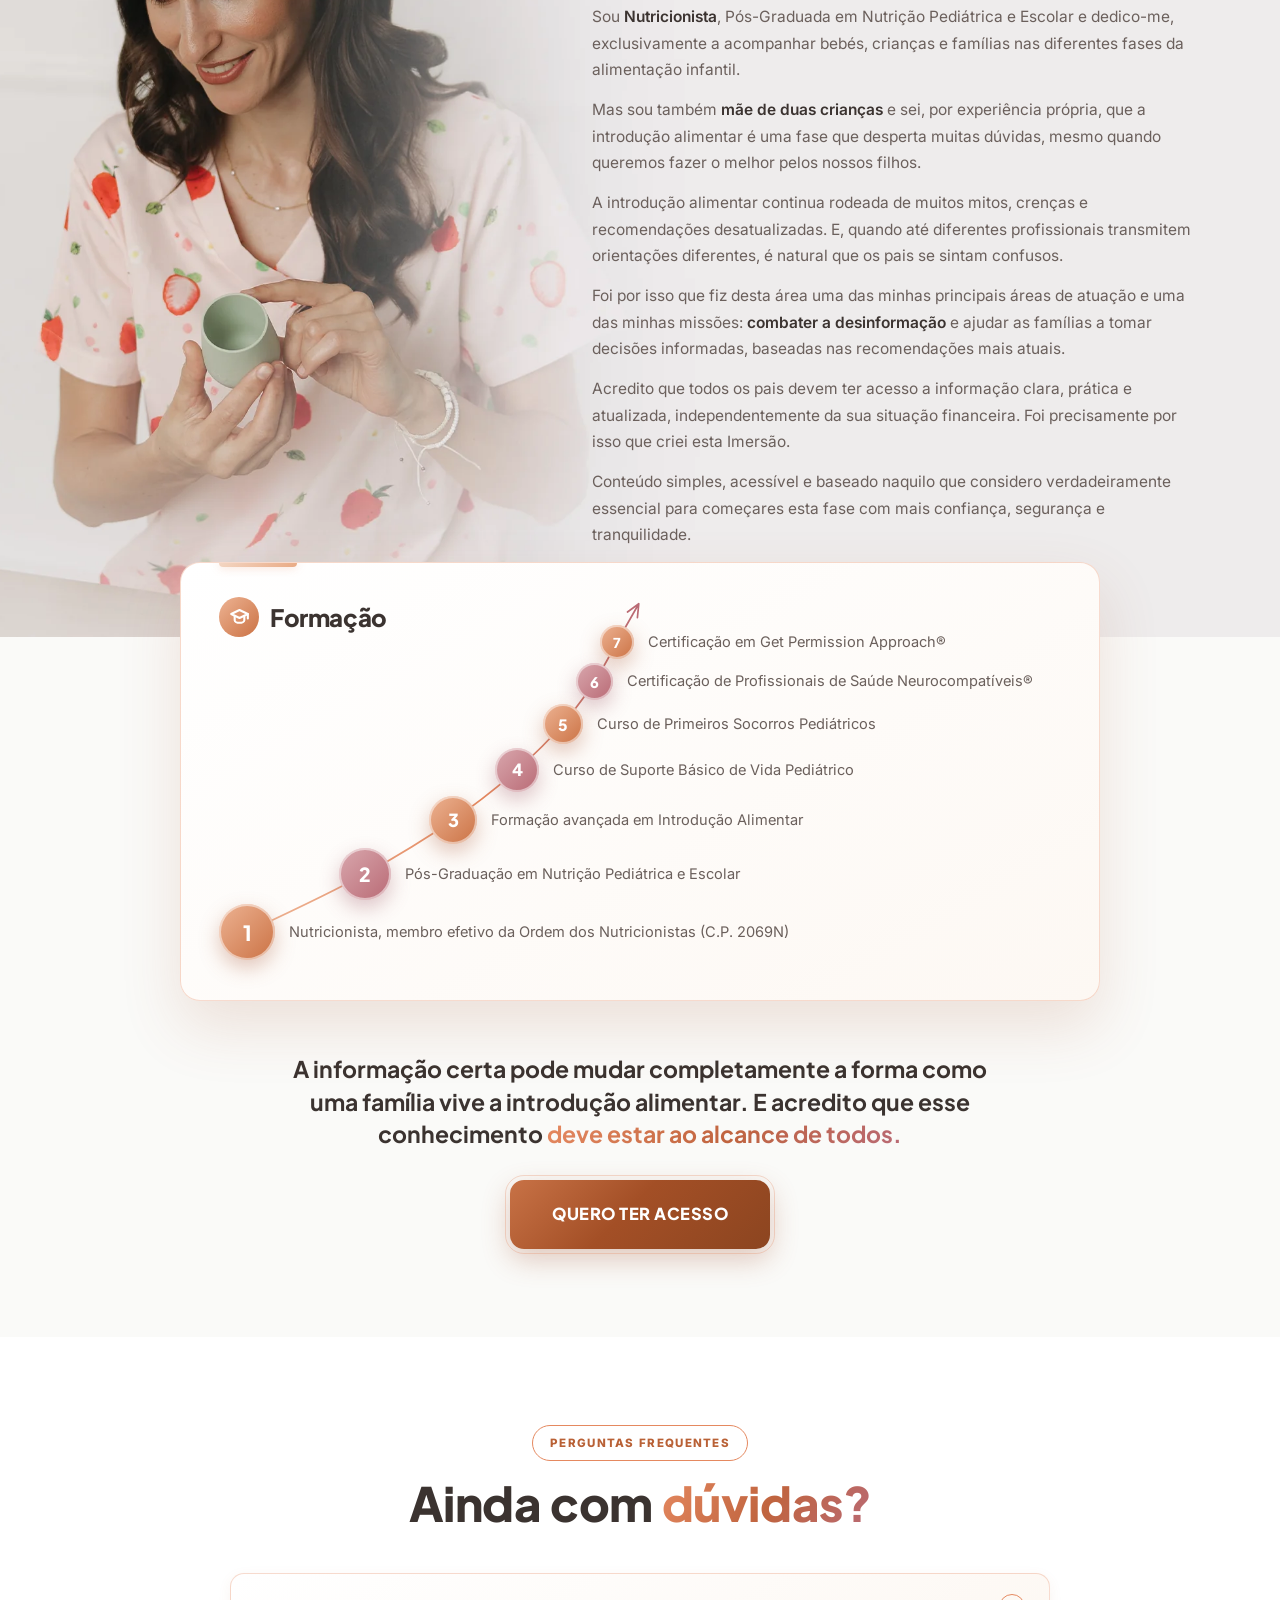
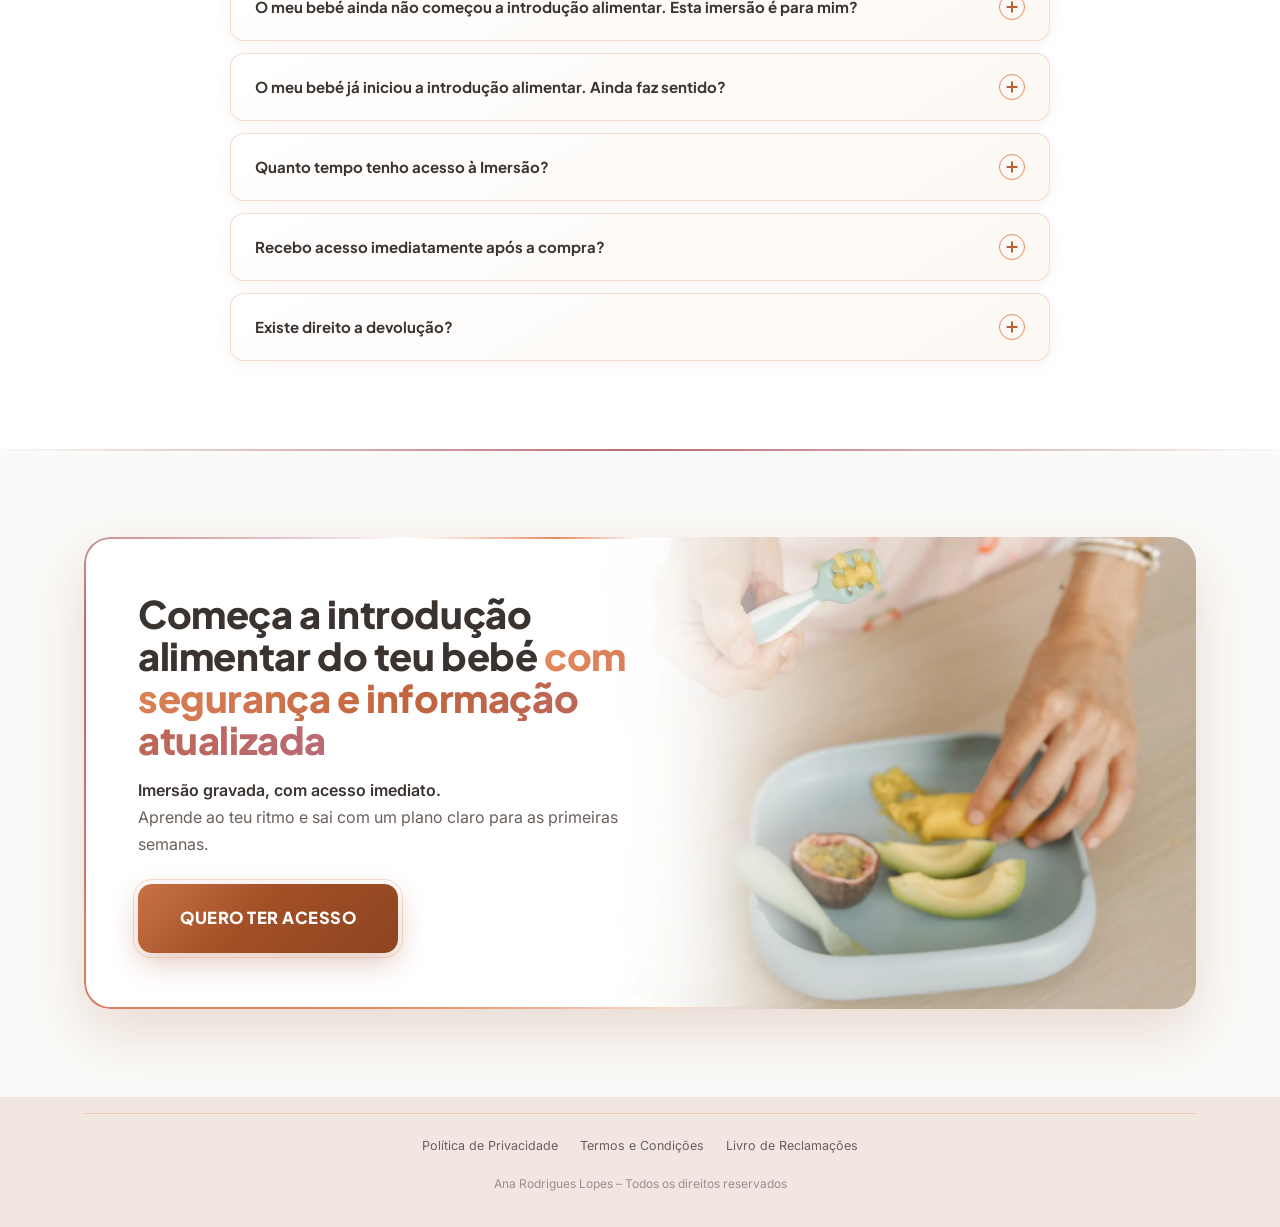
==== commit e432c238: "[cc] Remove footer credential line and top divider per client request" ====
--- a/index.html
+++ b/index.html
@@ -366,7 +366,6 @@
 <!-- ============ FOOTER ============ -->
 <footer>
   <div class="wrap">
-    <p class="foot-sub">Nutricionista &middot; C.P. 2069N</p>
     <div class="foot-links">
       <a href="#" data-pendente="politica-privacidade">Política de Privacidade</a>
       <a href="https://entrepapasefrutas.systeme.io/termoscondicoes-apc" target="_blank" rel="noopener">Termos e Condições</a>
--- a/assets/style.css
+++ b/assets/style.css
@@ -536,13 +536,15 @@
 }
 @media(max-width:560px){.final-inner{padding:40px 24px;border-radius:20px}.fa-shape{max-width:300px}.fa-shape::after{inset:-16px;border-radius:30px}}
 /* FOOTER */
-/* r4b: saiu a <p class="foot-brand"> do HTML das duas paginas (pedido da
-   cliente). O filete do topo (footer::before) FICA -- so o nome saiu.
-   Topo de 50px -> 34px: sem a linha de 19px o rodape abria um buraco por
-   cima da .foot-sub, que e texto pequeno. A regra .foot-brand fica abaixo,
-   sem uso, para repor o nome bastar uma linha de HTML. */
-footer{position:relative;background:#F2E7E0;color:var(--texto);padding:34px 0 34px;text-align:center;font-size:13px}
-footer::before{content:'';position:absolute;top:0;left:0;width:100%;height:2px;background:linear-gradient(90deg,transparent,var(--sage),transparent);pointer-events:none}
+/* r5: saiu a <p class="foot-sub"> (Nutricionista / C.P.) do HTML das duas
+   paginas (pedido da cliente) -- ela quer o rodape a comecar so na linha de
+   Politica de Privacidade. O footer::before (filete laranja do topo) foi
+   removido junto, ja que marcava o inicio do bloco que saiu. Topo de 34px ->
+   16px: sem foot-brand nem foot-sub o unico divisor visual passa a ser o
+   border-top de .foot-links. As regras .foot-brand e .foot-sub ficam abaixo,
+   sem uso, para repor qualquer uma bastar uma linha de HTML (mesmo padrao
+   da r4b). */
+footer{position:relative;background:#F2E7E0;color:var(--texto);padding:16px 0 34px;text-align:center;font-size:13px}
 .foot-brand{font-family:'Plus Jakarta Sans',sans-serif;font-weight:800;font-size:19px;color:var(--sage-esc);letter-spacing:-.2px;margin-bottom:6px}
 .foot-sub{font-size:12.5px;color:var(--texto2);margin-bottom:10px}
 .foot-links{display:flex;flex-wrap:wrap;justify-content:center;gap:8px 22px;margin-bottom:18px;padding-top:22px;border-top:1px solid rgba(229,137,96,.3)}
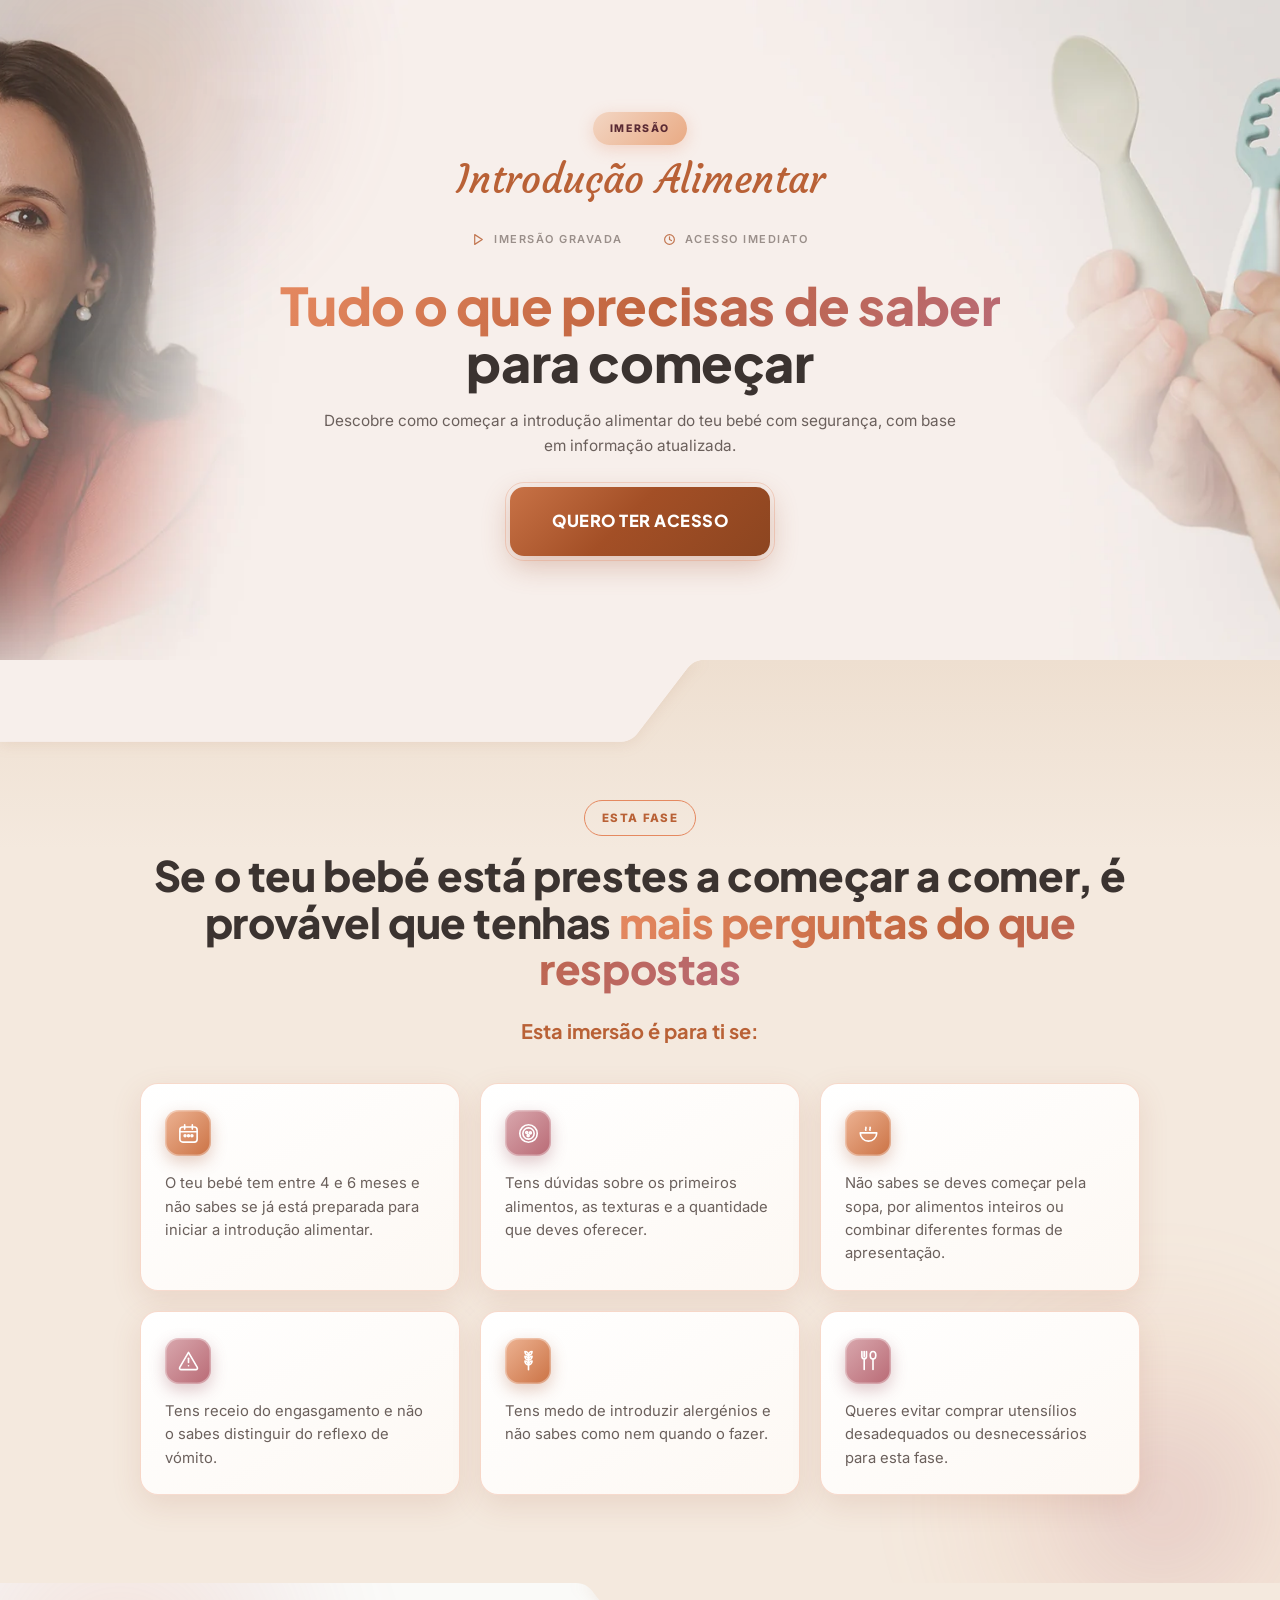
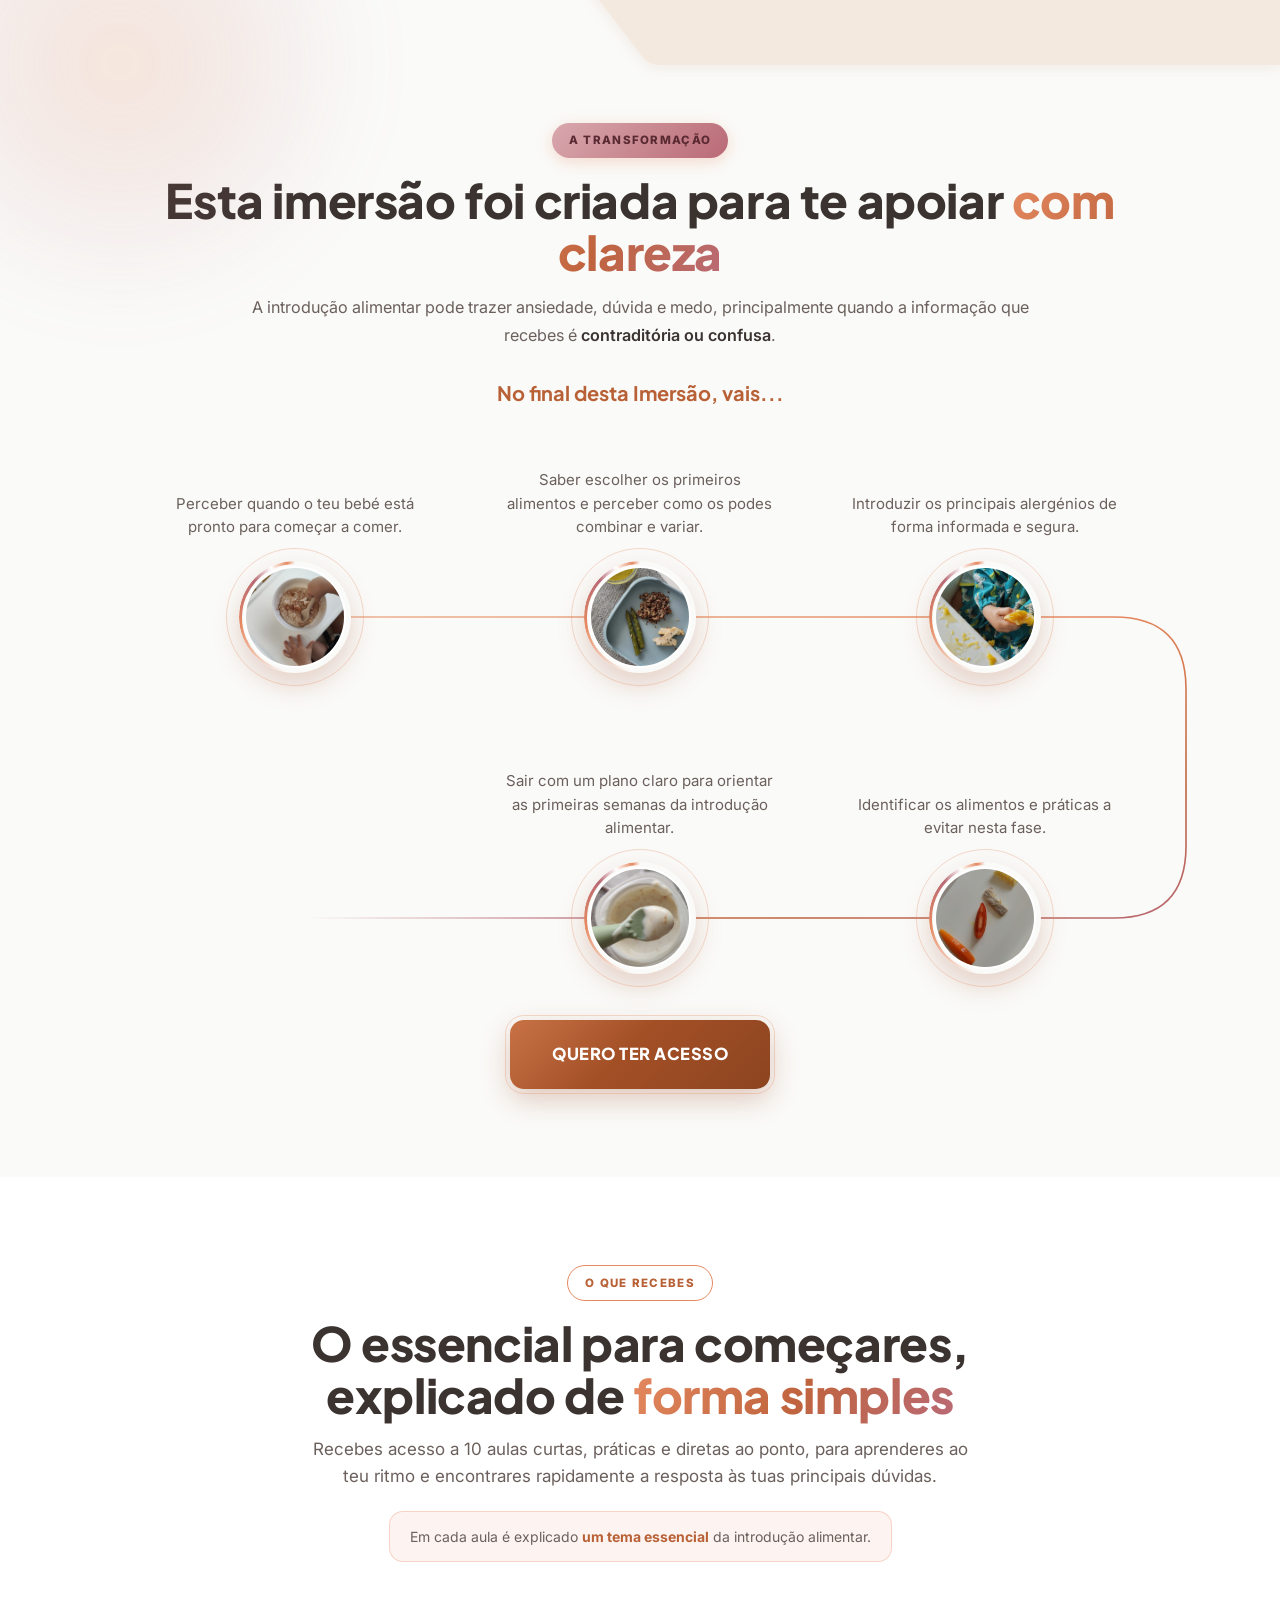
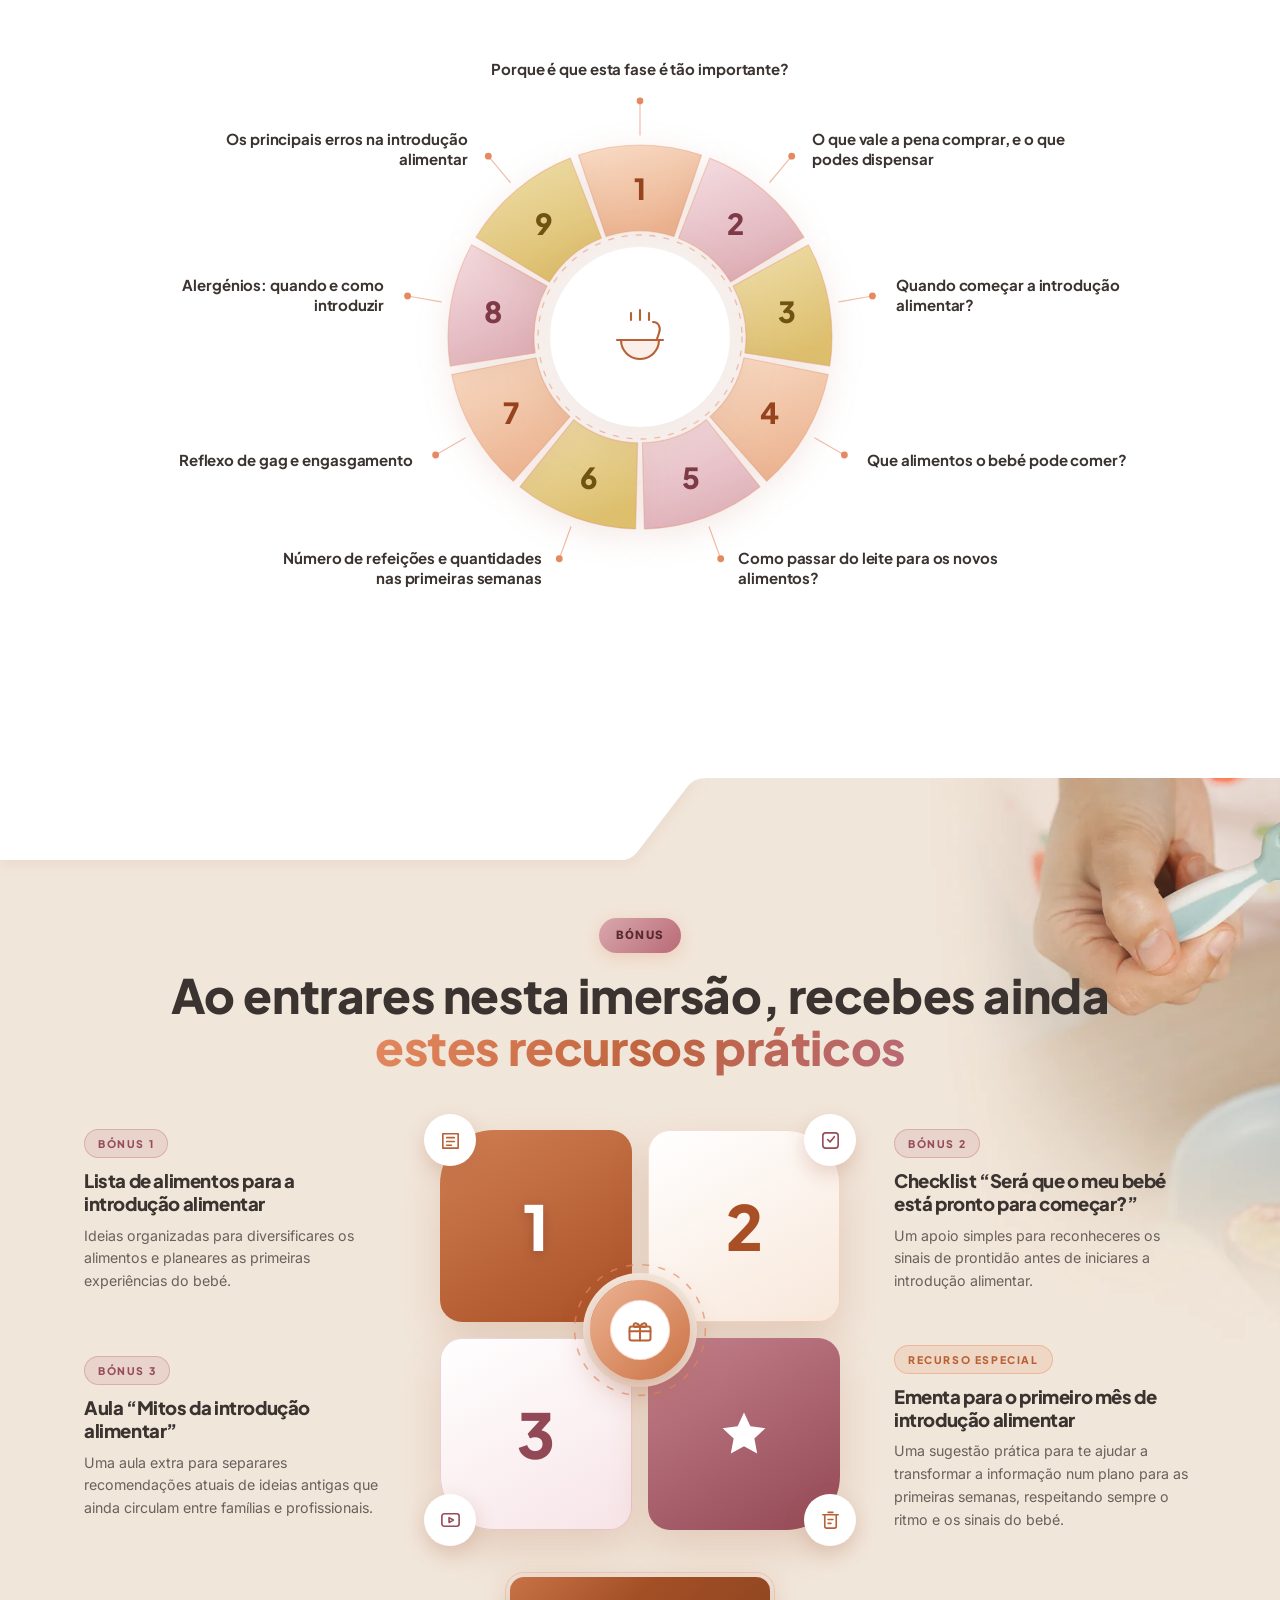
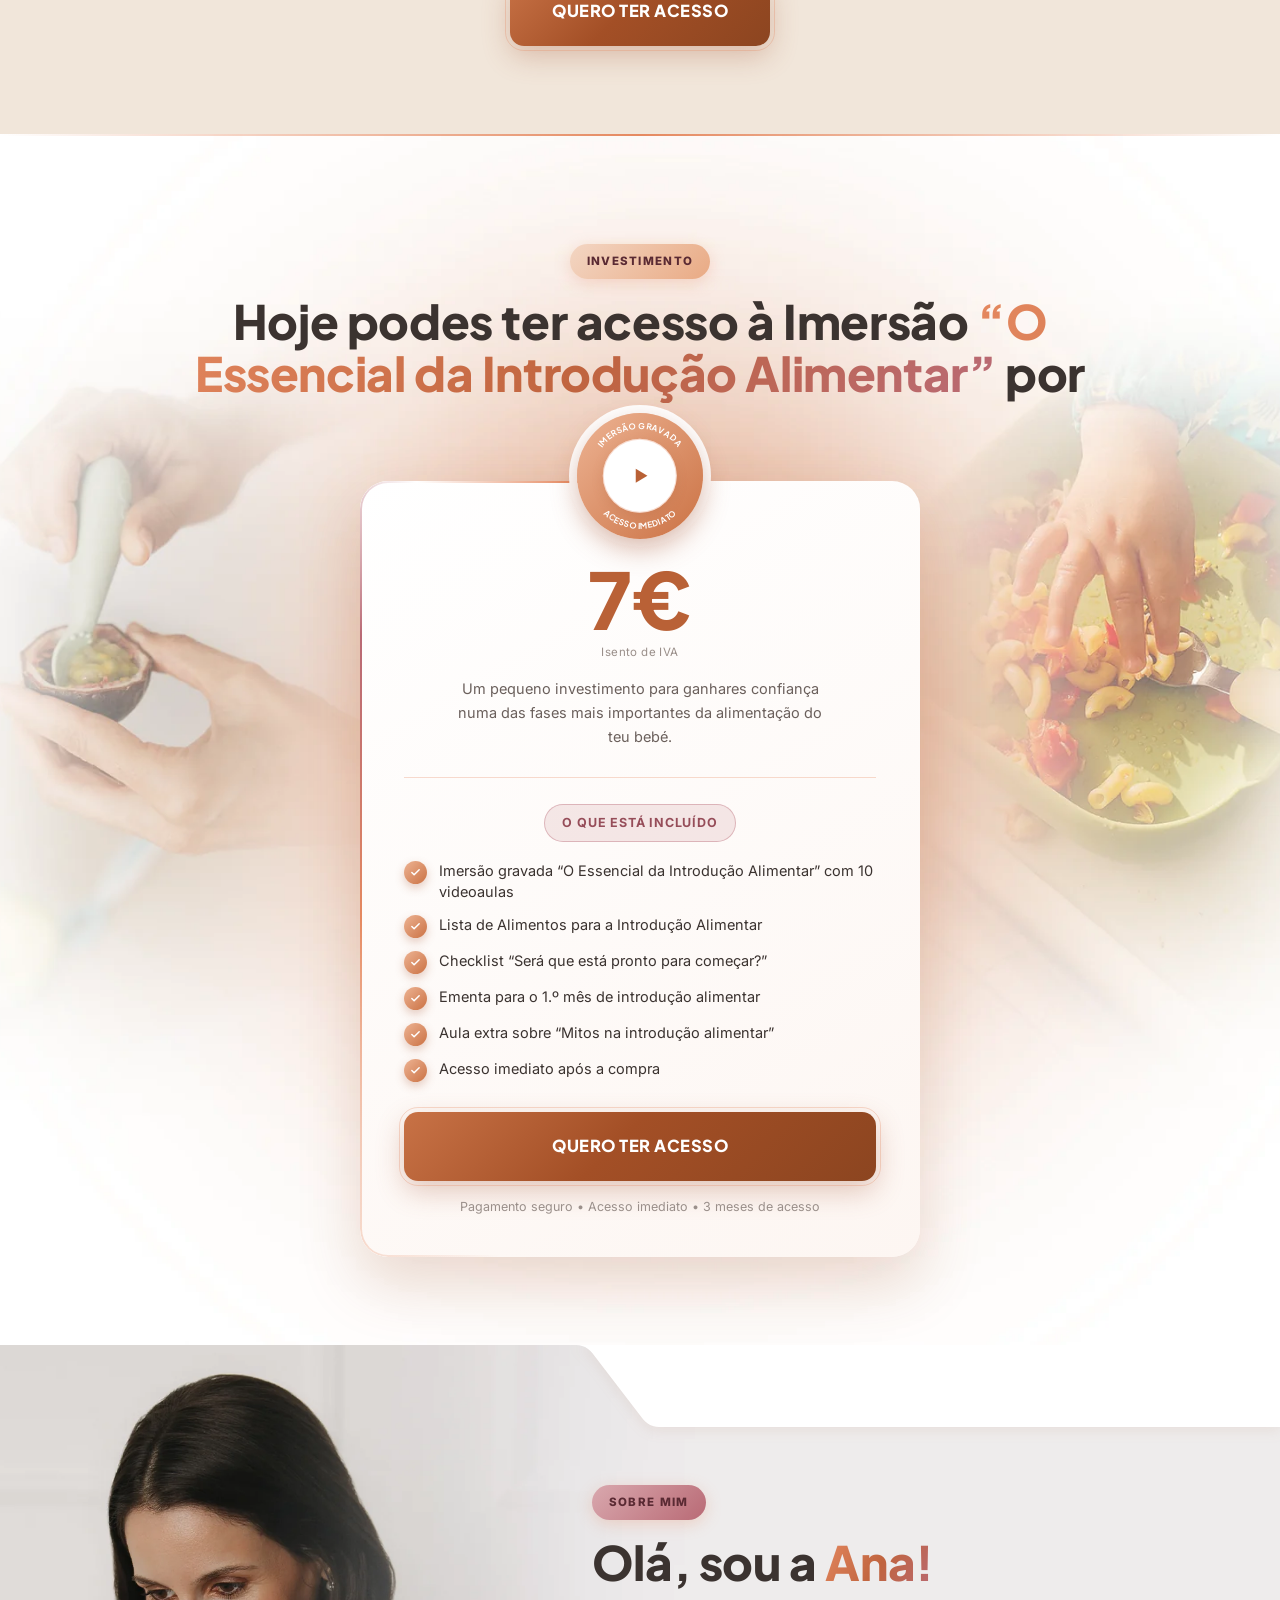
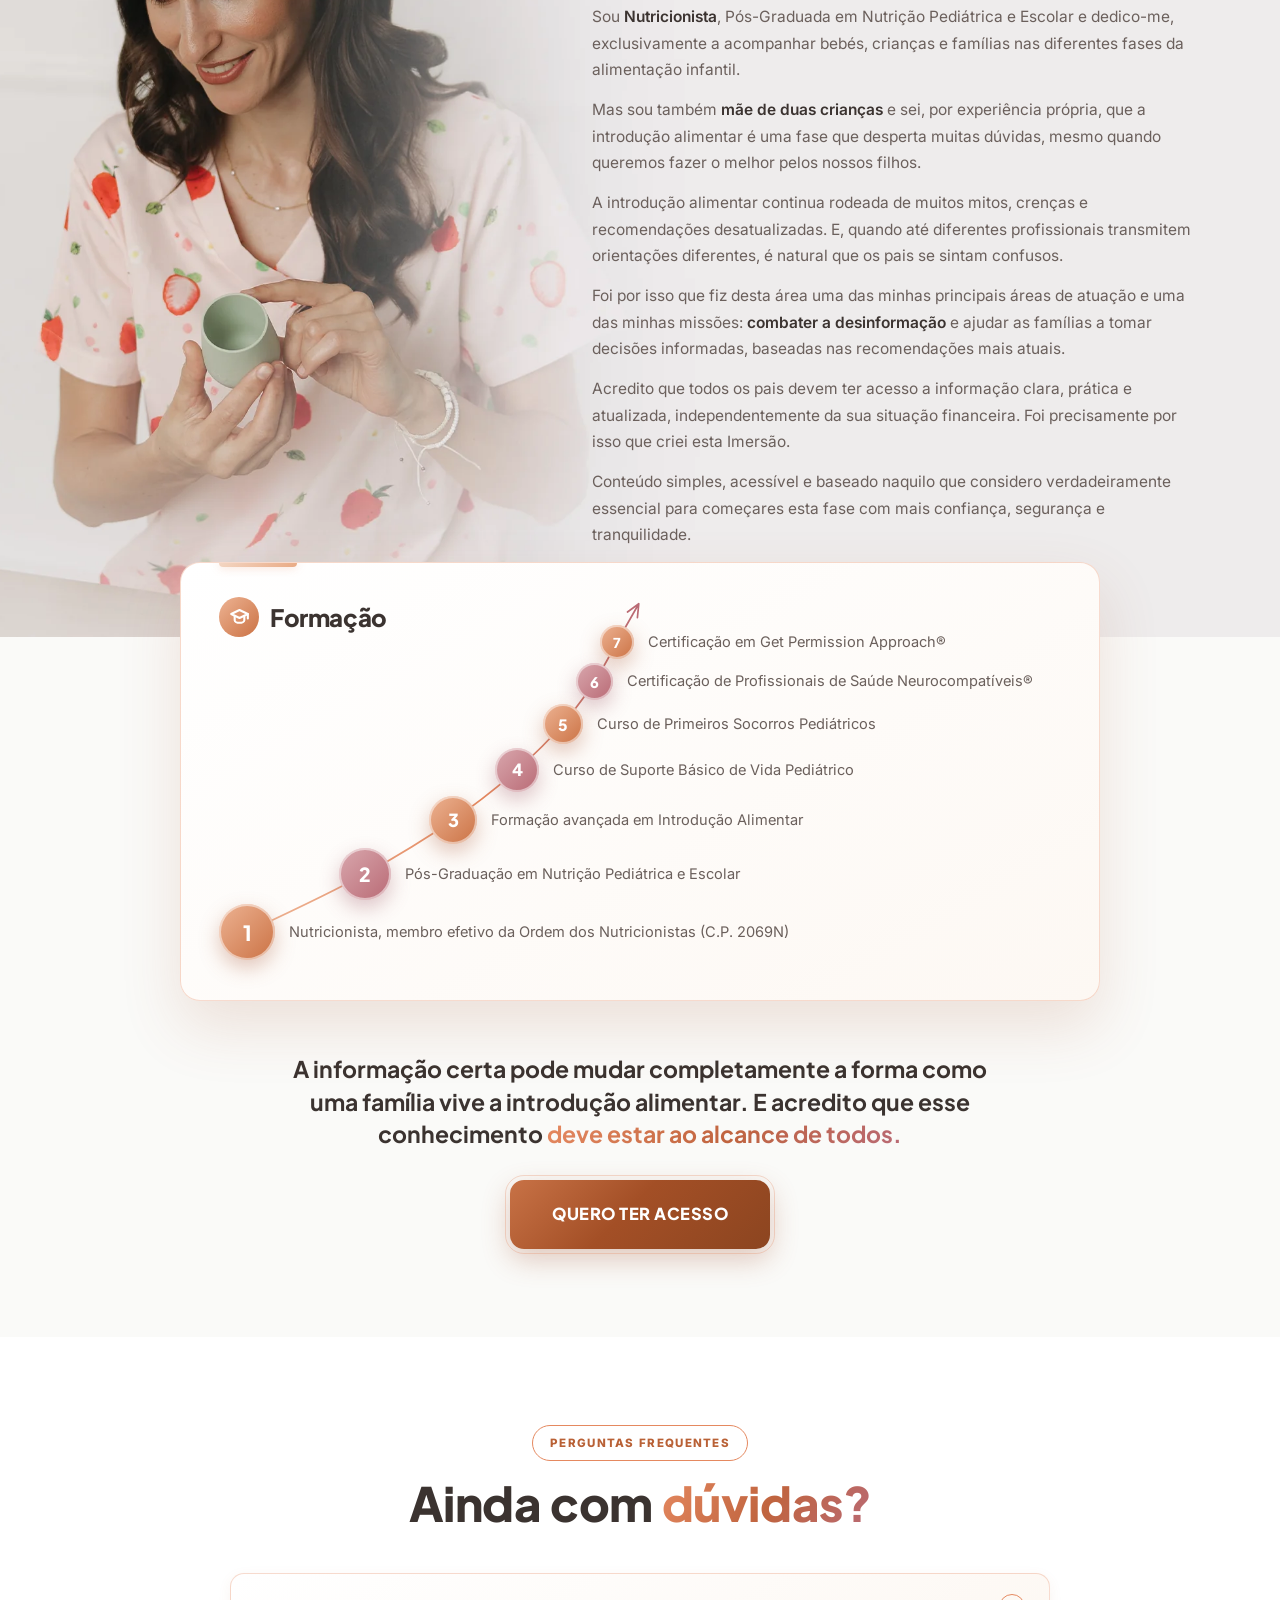
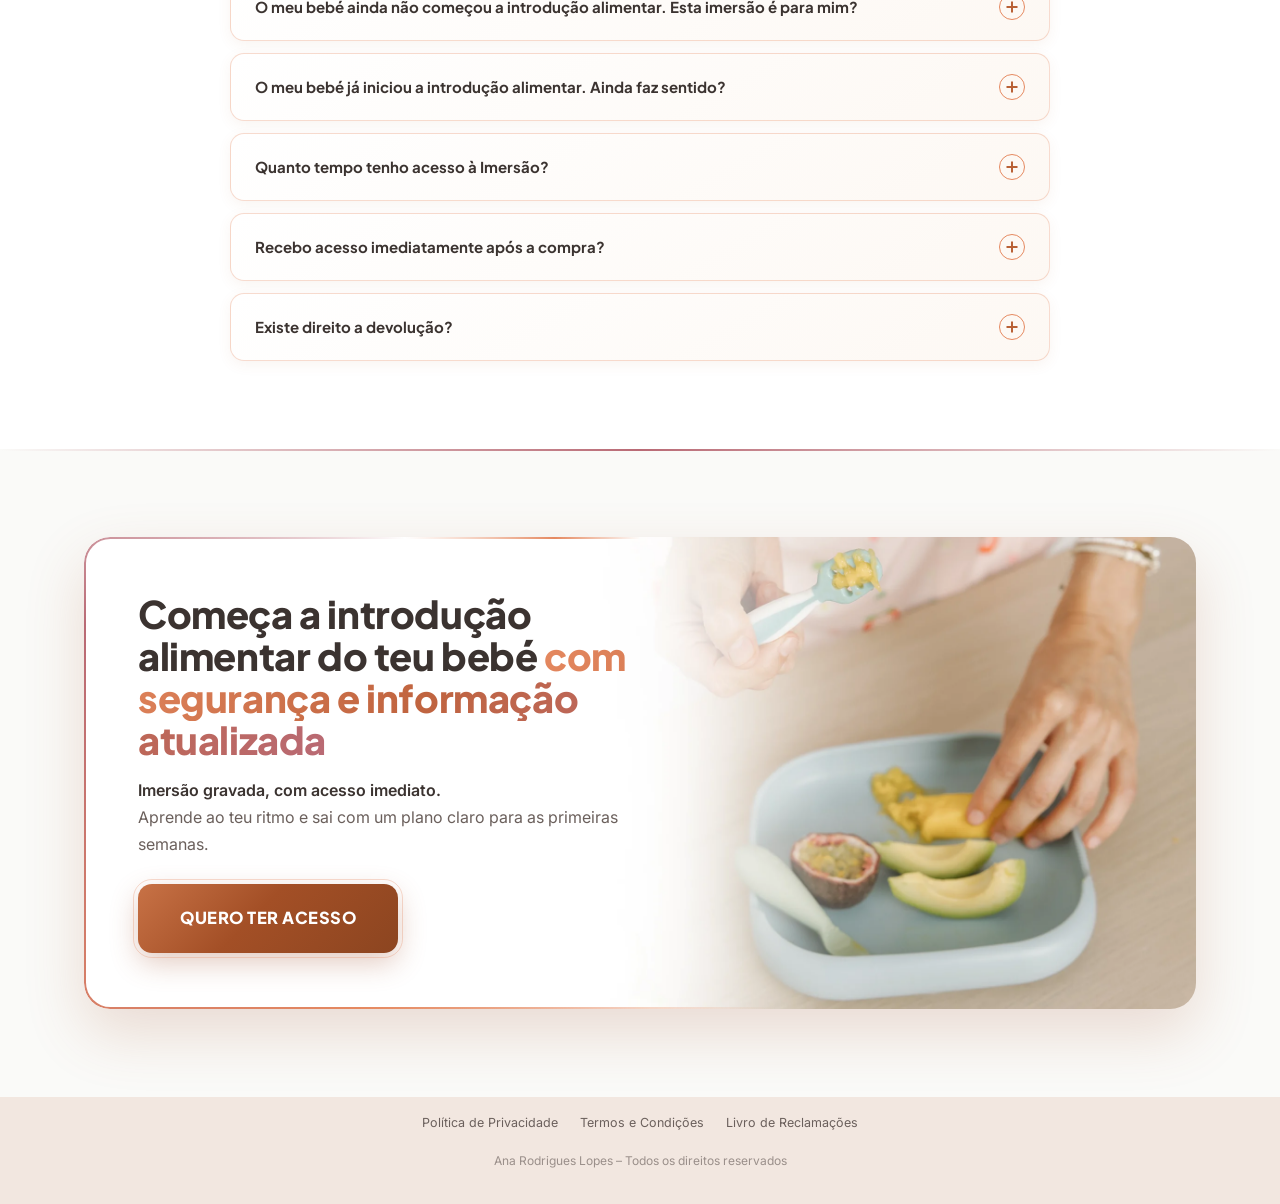
==== commit 7357ddec: "[cc] r6: 9-item wheel back, client's final checkout and legal links A) index.html: lesson wheel retu" ====
--- a/index.html
+++ b/index.html
@@ -145,22 +145,23 @@
           <linearGradient id="rgB" x1="0" y1="0" x2="0.4" y2="1"><stop offset="0%" stop-color="#F5DEE2"/><stop offset="100%" stop-color="#DFB0B8"/></linearGradient>
           <linearGradient id="rgC" x1="0" y1="0" x2="0.4" y2="1"><stop offset="0%" stop-color="#F0E0AE"/><stop offset="100%" stop-color="#DDBF6E"/></linearGradient>
         </defs>
-        <g class="roda-fios"><path class="rf" d="M 530 151 L 530 117"/><circle class="rp" cx="530" cy="117" r="3.4"/><path class="rf" d="M 672.84 210.16 L 696.88 186.12"/><circle class="rp" cx="696.88" cy="186.12" r="3.4"/><path class="rf" d="M 732 353 L 766 353"/><circle class="rp" cx="766" cy="353" r="3.4"/><path class="rf" d="M 672.84 495.84 L 696.88 519.88"/><circle class="rp" cx="696.88" cy="519.88" r="3.4"/><path class="rf" d="M 530 555 L 530 589"/><circle class="rp" cx="530" cy="589" r="3.4"/><path class="rf" d="M 387.16 495.84 L 363.12 519.88"/><circle class="rp" cx="363.12" cy="519.88" r="3.4"/><path class="rf" d="M 328 353 L 294 353"/><circle class="rp" cx="294" cy="353" r="3.4"/><path class="rf" d="M 387.16 210.16 L 363.12 186.12"/><circle class="rp" cx="363.12" cy="186.12" r="3.4"/></g>
-        <g class="roda-segs"><path class="rs a" d="M 460.57 173.99 A 192 192 0 0 1 599.43 173.99 L 568.33 254.17 A 106 106 0 0 0 491.67 254.17 Z"/><path class="rs b" d="M 607.48 177.33 A 192 192 0 0 1 705.67 275.52 L 626.99 310.22 A 106 106 0 0 0 572.78 256.01 Z"/><path class="rs c" d="M 709.01 283.57 A 192 192 0 0 1 709.01 422.43 L 628.83 391.33 A 106 106 0 0 0 628.83 314.67 Z"/><path class="rs a" d="M 705.67 430.48 A 192 192 0 0 1 607.48 528.67 L 572.78 449.99 A 106 106 0 0 0 626.99 395.78 Z"/><path class="rs b" d="M 599.43 532.01 A 192 192 0 0 1 460.57 532.01 L 491.67 451.83 A 106 106 0 0 0 568.33 451.83 Z"/><path class="rs c" d="M 452.52 528.67 A 192 192 0 0 1 354.33 430.48 L 433.01 395.78 A 106 106 0 0 0 487.22 449.99 Z"/><path class="rs a" d="M 350.99 422.43 A 192 192 0 0 1 350.99 283.57 L 431.17 314.67 A 106 106 0 0 0 431.17 391.33 Z"/><path class="rs b" d="M 354.33 275.52 A 192 192 0 0 1 452.52 177.33 L 487.22 256.01 A 106 106 0 0 0 433.01 310.22 Z"/></g>
-        <g class="roda-nums"><text class="rn a" x="530" y="204">1</text><text class="rn b" x="635.36" y="247.64">2</text><text class="rn c" x="679" y="353">3</text><text class="rn a" x="635.36" y="458.36">4</text><text class="rn b" x="530" y="502">5</text><text class="rn c" x="424.64" y="458.36">6</text><text class="rn a" x="381" y="353">7</text><text class="rn b" x="424.64" y="247.64">8</text></g>
+        <g class="roda-fios"><path class="rf" d="M 530 151 L 530 117"/><circle class="rp" cx="530" cy="117" r="3.4"/><path class="rf" d="M 659.84 198.26 L 681.7 172.21"/><circle class="rp" cx="681.7" cy="172.21" r="3.4"/><path class="rf" d="M 728.93 317.92 L 762.41 312.02"/><circle class="rp" cx="762.41" cy="312.02" r="3.4"/><path class="rf" d="M 704.94 454 L 734.38 471"/><circle class="rp" cx="734.38" cy="471" r="3.4"/><path class="rf" d="M 599.09 542.82 L 610.72 574.77"/><circle class="rp" cx="610.72" cy="574.77" r="3.4"/><path class="rf" d="M 460.91 542.82 L 449.28 574.77"/><circle class="rp" cx="449.28" cy="574.77" r="3.4"/><path class="rf" d="M 355.06 454 L 325.62 471"/><circle class="rp" cx="325.62" cy="471" r="3.4"/><path class="rf" d="M 331.07 317.92 L 297.59 312.02"/><circle class="rp" cx="297.59" cy="312.02" r="3.4"/><path class="rf" d="M 400.16 198.26 L 378.3 172.21"/><circle class="rp" cx="378.3" cy="172.21" r="3.4"/></g>
+        <g class="roda-segs"><path class="rs a" d="M 468.44 171.14 A 192 192 0 0 1 591.56 171.14 L 563.98 252.6 A 106 106 0 0 0 496.02 252.6 Z"/><path class="rs b" d="M 599.74 174.12 A 192 192 0 0 1 694.06 253.25 L 620.57 297.93 A 106 106 0 0 0 568.5 254.24 Z"/><path class="rs c" d="M 698.41 260.8 A 192 192 0 0 1 719.79 382.04 L 634.78 369.03 A 106 106 0 0 0 622.98 302.1 Z"/><path class="rs a" d="M 718.28 390.62 A 192 192 0 0 1 656.72 497.24 L 599.96 432.63 A 106 106 0 0 0 633.95 373.77 Z"/><path class="rs b" d="M 650.05 502.84 A 192 192 0 0 1 534.36 544.95 L 532.4 458.97 A 106 106 0 0 0 596.28 435.73 Z"/><path class="rs c" d="M 525.64 544.95 A 192 192 0 0 1 409.95 502.84 L 463.72 435.73 A 106 106 0 0 0 527.6 458.97 Z"/><path class="rs a" d="M 403.28 497.24 A 192 192 0 0 1 341.72 390.62 L 426.05 373.77 A 106 106 0 0 0 460.04 432.63 Z"/><path class="rs b" d="M 340.21 382.04 A 192 192 0 0 1 361.59 260.8 L 437.02 302.1 A 106 106 0 0 0 425.22 369.03 Z"/><path class="rs c" d="M 365.94 253.25 A 192 192 0 0 1 460.26 174.12 L 491.5 254.24 A 106 106 0 0 0 439.43 297.93 Z"/></g>
+        <g class="roda-nums"><text class="rn a" x="530" y="204">1</text><text class="rn b" x="625.78" y="238.86">2</text><text class="rn c" x="676.74" y="327.13">3</text><text class="rn a" x="659.04" y="427.5">4</text><text class="rn b" x="580.96" y="493.01">5</text><text class="rn c" x="479.04" y="493.01">6</text><text class="rn a" x="400.96" y="427.5">7</text><text class="rn b" x="383.26" y="327.13">8</text><text class="rn c" x="434.22" y="238.86">9</text></g>
         <circle class="roda-miolo" cx="530" cy="353" r="90"/>
         <circle class="roda-anel" cx="530" cy="353" r="102"/>
         <g class="roda-ico" transform="translate(530 359)"><path d="M-19 -3 H19 A19 19 0 0 1 -19 -3 Z"/><path d="M-23 -3 H23"/><path d="M13 -21 C 19 -21 21 -15 19 -10 L 17 -4"/><path d="M-9 -30 v7 M0 -33 v10 M9 -30 v7"/></g>
       </svg>
       <ul class="roda-labels">
         <li class="rl t sr-hidden" style="--x:50%;--y:15.16%"><span class="rl-n">1</span><span class="rl-t">Porque é que esta fase é tão importante?</span></li>
-        <li class="rl r sr-hidden" style="--x:66.41%;--y:25.36%"><span class="rl-n">2</span><span class="rl-t">O que vale a pena comprar, e o que podes dispensar</span></li>
-        <li class="rl r sr-hidden" style="--x:73.21%;--y:50%"><span class="rl-n">3</span><span class="rl-t">Quando começar a introdução alimentar?</span></li>
-        <li class="rl r sr-hidden" style="--x:66.41%;--y:74.64%"><span class="rl-n">4</span><span class="rl-t">Que alimentos o bebé pode comer?</span></li>
-        <li class="rl b sr-hidden" style="--x:50%;--y:84.84%"><span class="rl-n">5</span><span class="rl-t">Como passar do leite para os novos alimentos?</span></li>
-        <li class="rl l sr-hidden" style="--x:33.59%;--y:74.64%"><span class="rl-n">6</span><span class="rl-t">Número de refeições e quantidades nas primeiras semanas</span></li>
-        <li class="rl l sr-hidden" style="--x:26.79%;--y:50%"><span class="rl-n">7</span><span class="rl-t">Alergénios: quando e como introduzir</span></li>
-        <li class="rl l sr-hidden" style="--x:33.59%;--y:25.36%"><span class="rl-n">8</span><span class="rl-t">Os principais erros na introdução alimentar</span></li>
+        <li class="rl r sr-hidden" style="--x:64.92%;--y:23.31%"><span class="rl-n">2</span><span class="rl-t">O que vale a pena comprar, e o que podes dispensar</span></li>
+        <li class="rl r sr-hidden" style="--x:72.85%;--y:43.95%"><span class="rl-n">3</span><span class="rl-t">Quando começar a introdução alimentar?</span></li>
+        <li class="rl r sr-hidden" style="--x:70.1%;--y:67.42%"><span class="rl-n">4</span><span class="rl-t">Que alimentos o bebé pode comer?</span></li>
+        <li class="rl r sr-hidden" style="--x:57.94%;--y:82.74%"><span class="rl-n">5</span><span class="rl-t">Como passar do leite para os novos alimentos?</span></li>
+        <li class="rl l sr-hidden" style="--x:42.06%;--y:82.74%"><span class="rl-n">6</span><span class="rl-t">Número de refeições e quantidades nas primeiras semanas</span></li>
+        <li class="rl l sr-hidden" style="--x:29.9%;--y:67.42%"><span class="rl-n">7</span><span class="rl-t">Reflexo de gag e engasgamento</span></li>
+        <li class="rl l sr-hidden" style="--x:27.15%;--y:43.95%"><span class="rl-n">8</span><span class="rl-t">Alergénios: quando e como introduzir</span></li>
+        <li class="rl l sr-hidden" style="--x:35.08%;--y:23.31%"><span class="rl-n">9</span><span class="rl-t">Os principais erros na introdução alimentar</span></li>
       </ul>
     </div>
   </div>
@@ -251,7 +252,7 @@
             <li><span class="ck"><svg viewBox="0 0 24 24"><polyline points="4 12 9 17 20 6"/></svg></span>Acesso imediato após a compra</li>
             </ul>
           </div>
-          <a href="#preco" data-pendente="checkout" class="btn lg full">Quero ter acesso</a>
+          <a href="https://entrepapasefrutas.systeme.io/pagamento-imersao" class="btn lg full">Quero ter acesso</a>
           <p class="pay">Pagamento seguro &bull; Acesso imediato &bull; 3 meses de acesso</p>
         </div>
       </div>
@@ -342,7 +343,7 @@
         <div class="faq-ans">
           <p>Após a confirmação da compra, o acesso aos conteúdos digitais é disponibilizado de imediato.</p>
           <p>Nos termos da legislação aplicável, o direito de livre resolução deixa de ser aplicável após o início do fornecimento dos conteúdos digitais, desde que o consumidor tenha dado o seu consentimento expresso para esse efeito no momento da compra.</p>
-          <p>Para mais informações, consulta os <a href="https://entrepapasefrutas.systeme.io/termoscondicoes-apc" target="_blank" rel="noopener">Termos e Condições</a>.</p>
+          <p>Para mais informações, consulta os <a href="https://entrepapasefrutas.systeme.io/termoscondicoes-imersao" target="_blank" rel="noopener">Termos e Condições</a>.</p>
         </div>
       </details>
     </div>
@@ -356,7 +357,7 @@
       <div class="fin-body">
         <h2>Começa a introdução alimentar do teu bebé <span class="txt-grad">com segurança e informação atualizada</span></h2>
         <p class="lead"><strong>Imersão gravada, com acesso imediato.</strong><br>Aprende ao teu ritmo e sai com um plano claro para as primeiras semanas.</p>
-        <a href="#preco" data-pendente="checkout" class="btn lg">Quero ter acesso</a>
+        <a href="https://entrepapasefrutas.systeme.io/pagamento-imersao" class="btn lg">Quero ter acesso</a>
       </div>
       <div class="fin-art" aria-hidden="true"></div>
     </div>
@@ -367,8 +368,8 @@
 <footer>
   <div class="wrap">
     <div class="foot-links">
-      <a href="#" data-pendente="politica-privacidade">Política de Privacidade</a>
-      <a href="https://entrepapasefrutas.systeme.io/termoscondicoes-apc" target="_blank" rel="noopener">Termos e Condições</a>
+      <a href="https://entrepapasefrutas.systeme.io/politicaprivacidade" target="_blank" rel="noopener">Política de Privacidade</a>
+      <a href="https://entrepapasefrutas.systeme.io/termoscondicoes-imersao" target="_blank" rel="noopener">Termos e Condições</a>
       <a href="https://www.livroreclamacoes.pt/" target="_blank" rel="noopener">Livro de Reclamações</a>
     </div>
     <p class="foot-copy">Ana Rodrigues Lopes &ndash; Todos os direitos reservados</p>
--- a/assets/style.css
+++ b/assets/style.css
@@ -547,7 +547,7 @@
 footer{position:relative;background:#F2E7E0;color:var(--texto);padding:16px 0 34px;text-align:center;font-size:13px}
 .foot-brand{font-family:'Plus Jakarta Sans',sans-serif;font-weight:800;font-size:19px;color:var(--sage-esc);letter-spacing:-.2px;margin-bottom:6px}
 .foot-sub{font-size:12.5px;color:var(--texto2);margin-bottom:10px}
-.foot-links{display:flex;flex-wrap:wrap;justify-content:center;gap:8px 22px;margin-bottom:18px;padding-top:22px;border-top:1px solid rgba(229,137,96,.3)}
+.foot-links{display:flex;flex-wrap:wrap;justify-content:center;gap:8px 22px;margin-bottom:18px}
 .foot-links a{color:var(--texto);font-size:12.5px;transition:color .2s}
 .foot-links a:hover{color:var(--sage-esc)}
 .foot-copy{font-size:12px;color:var(--texto2);line-height:1.6}
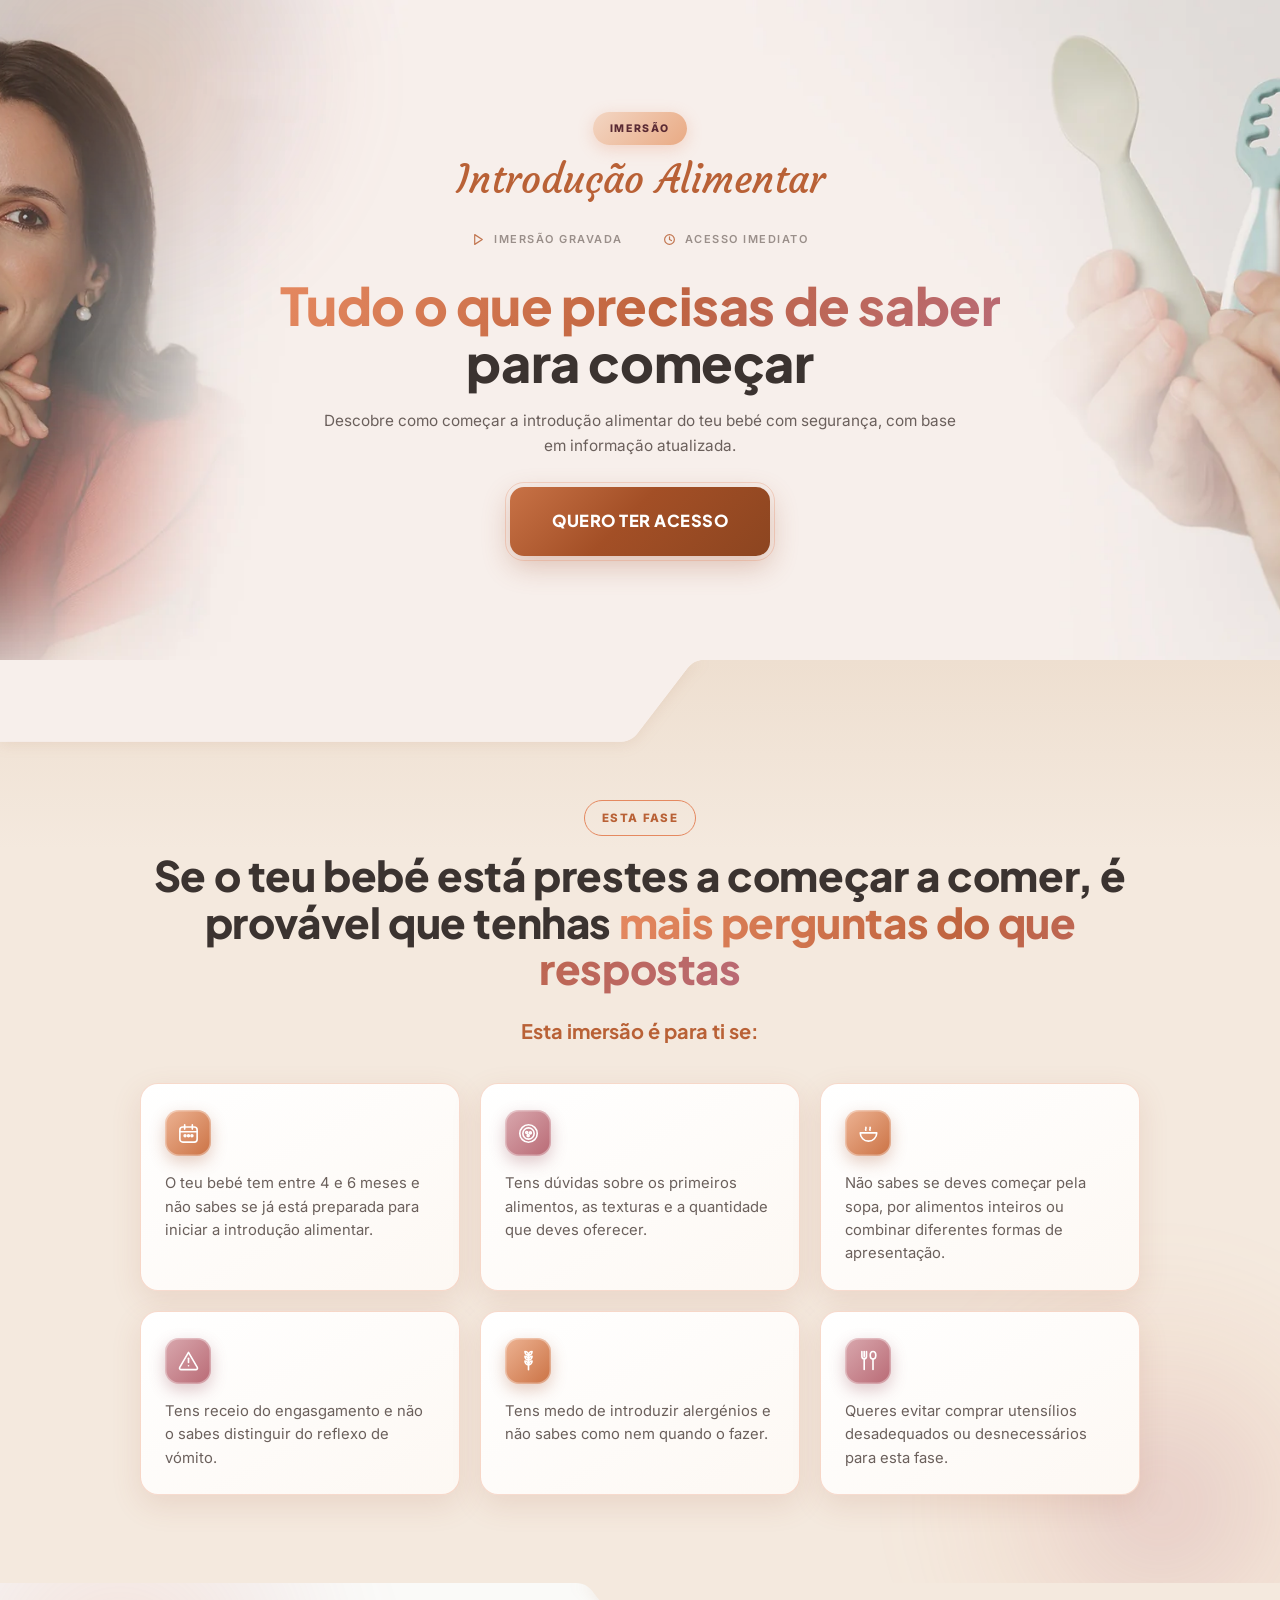
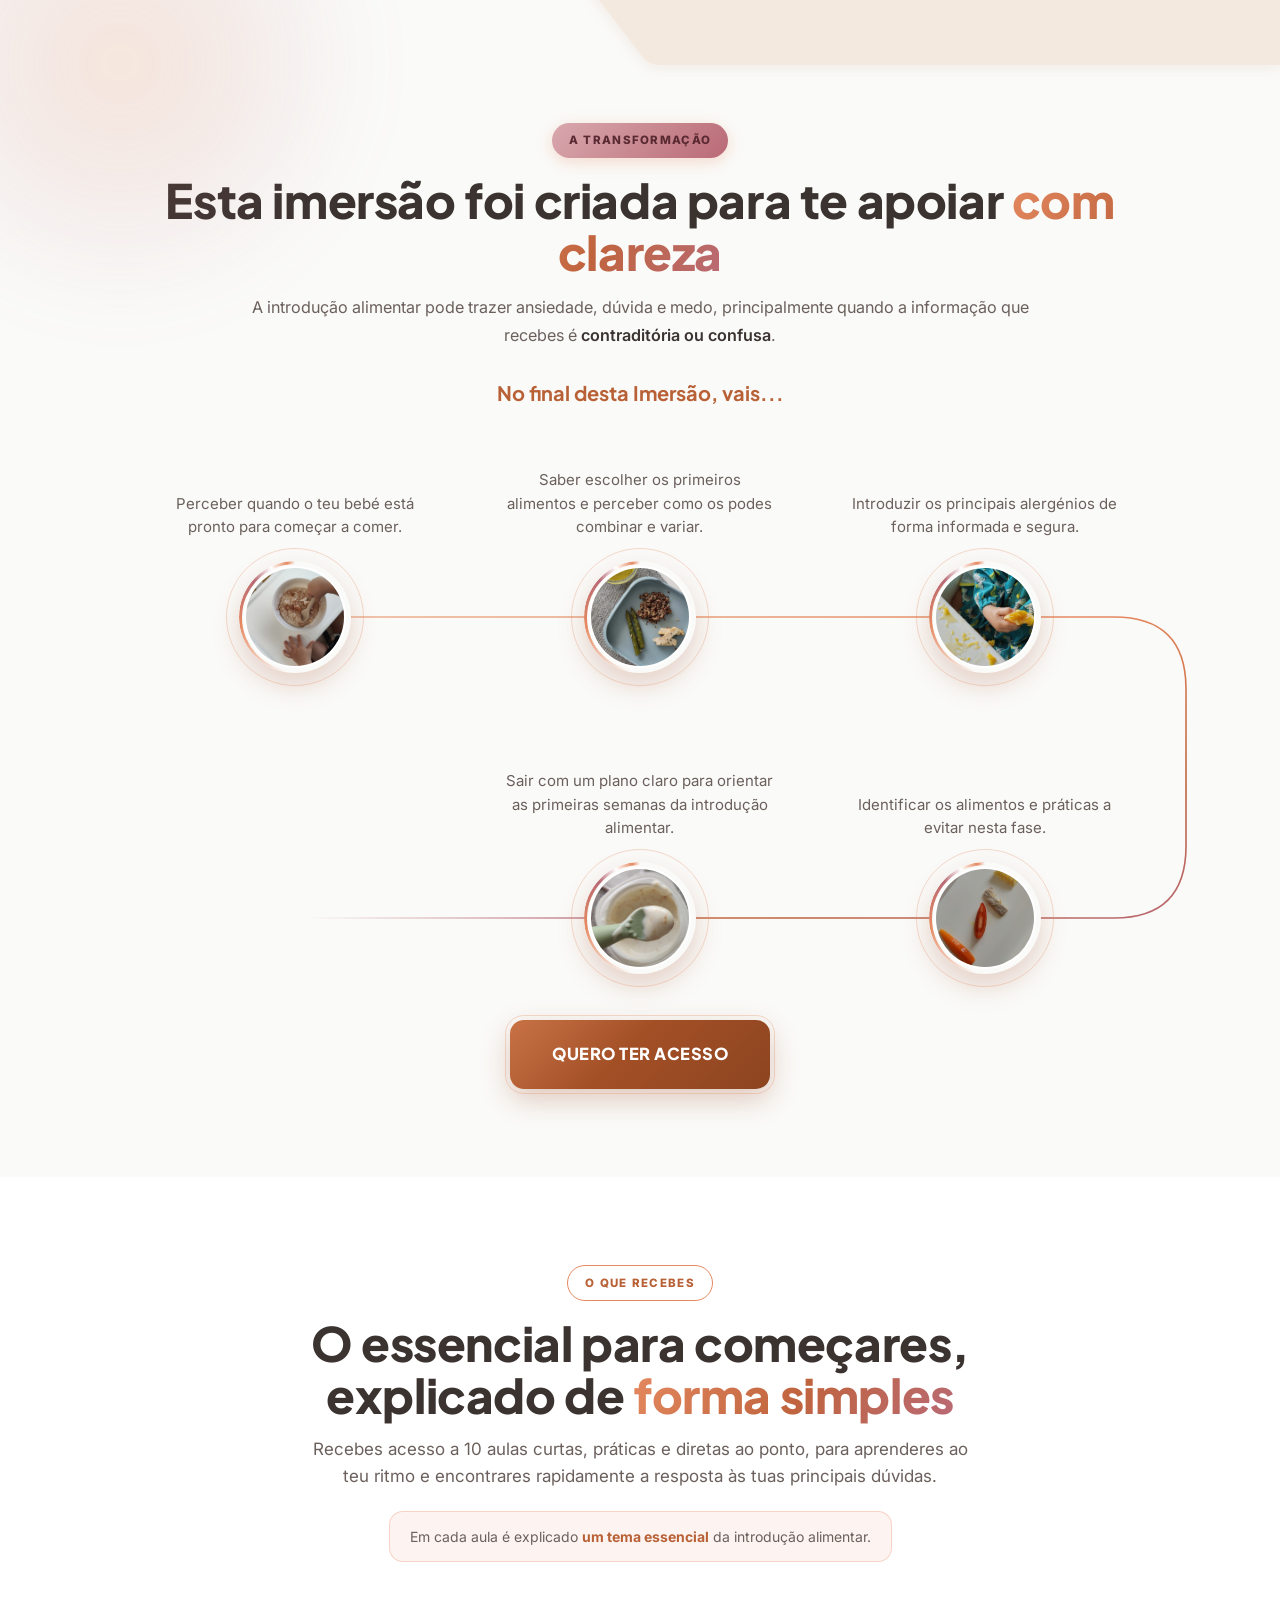
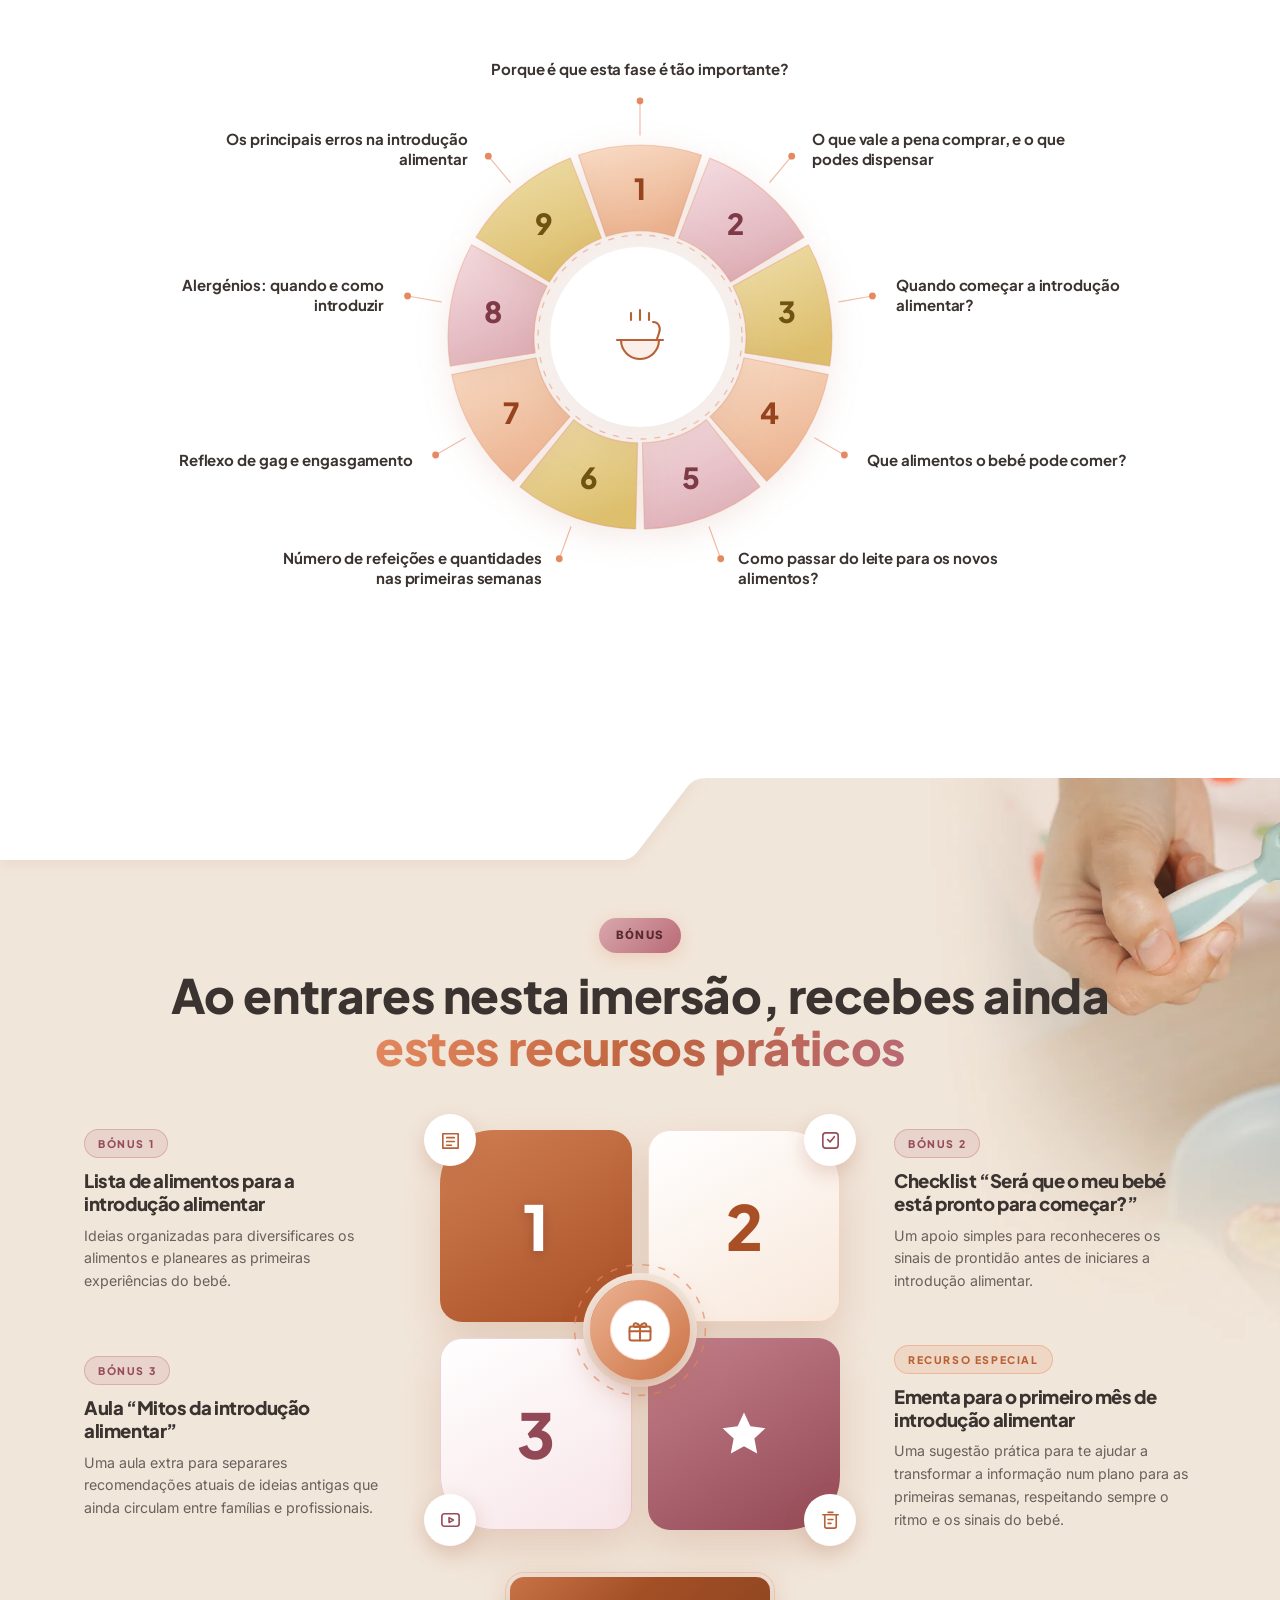
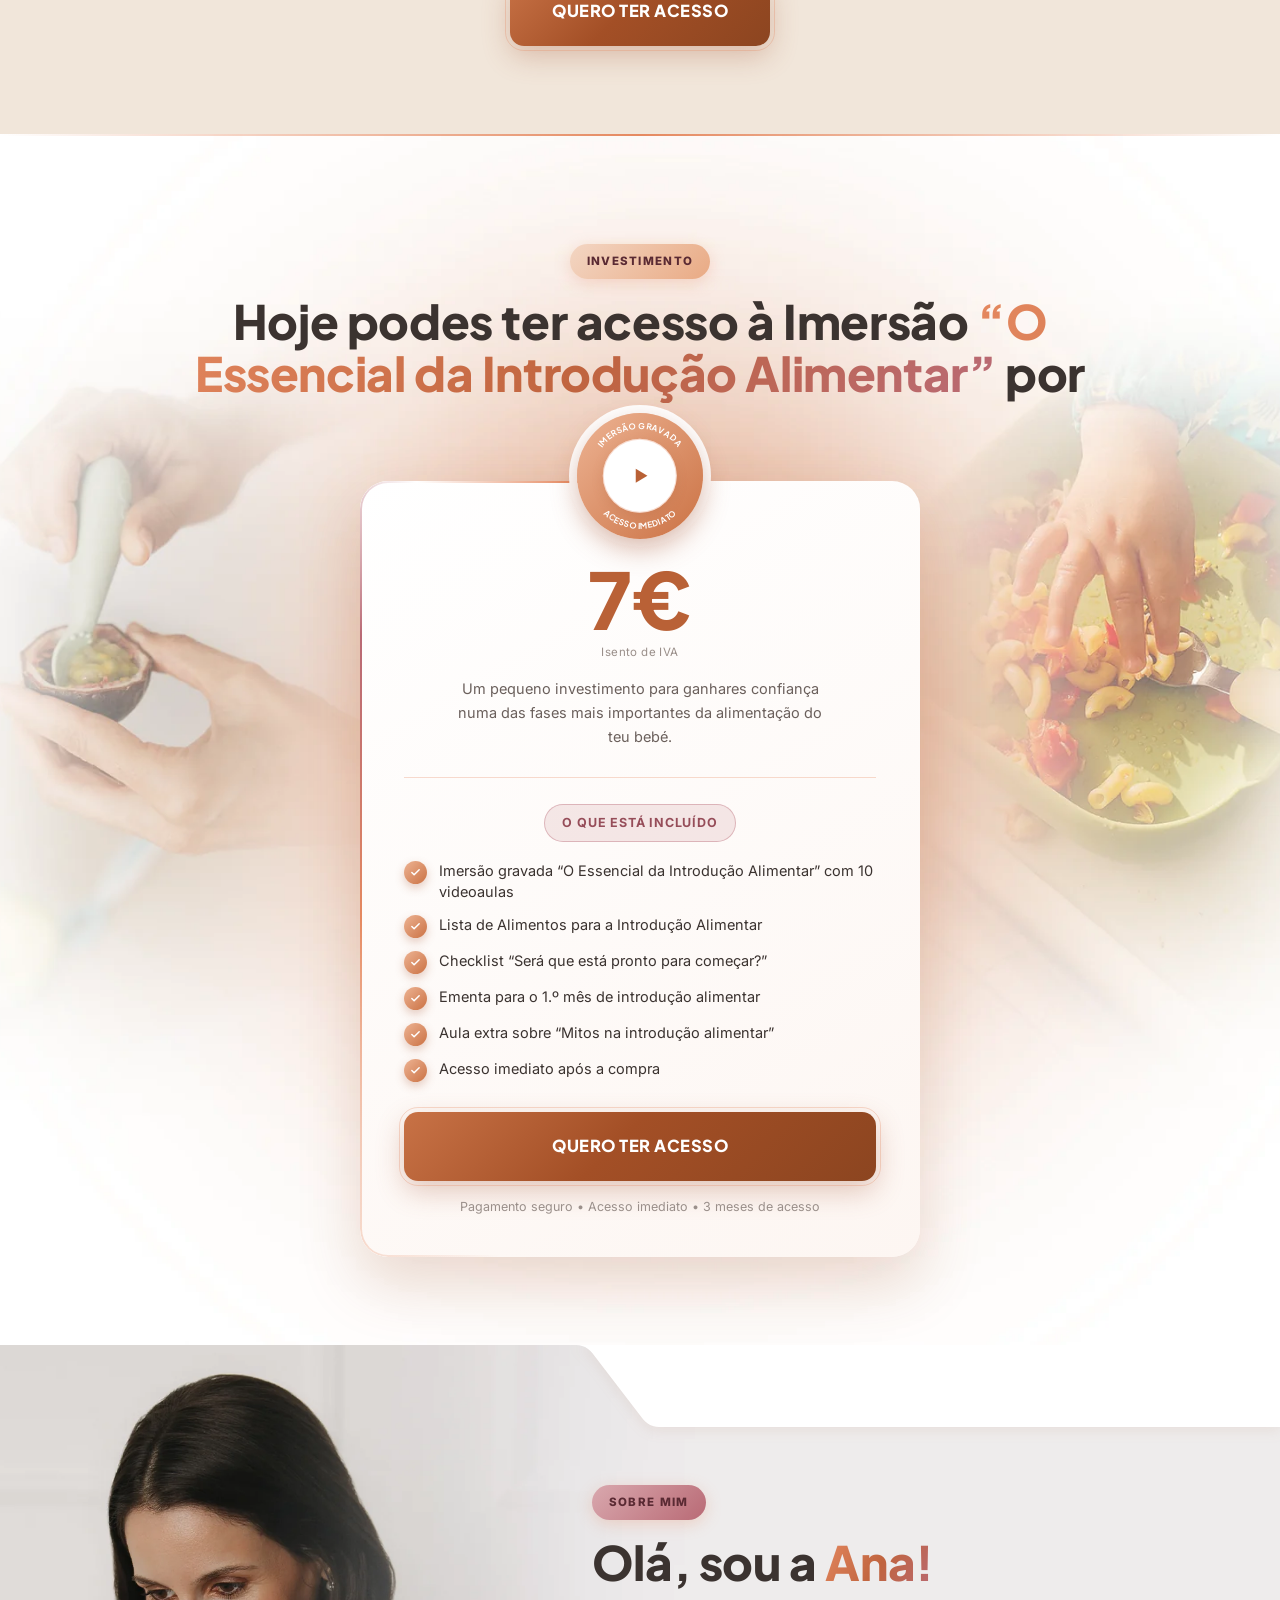
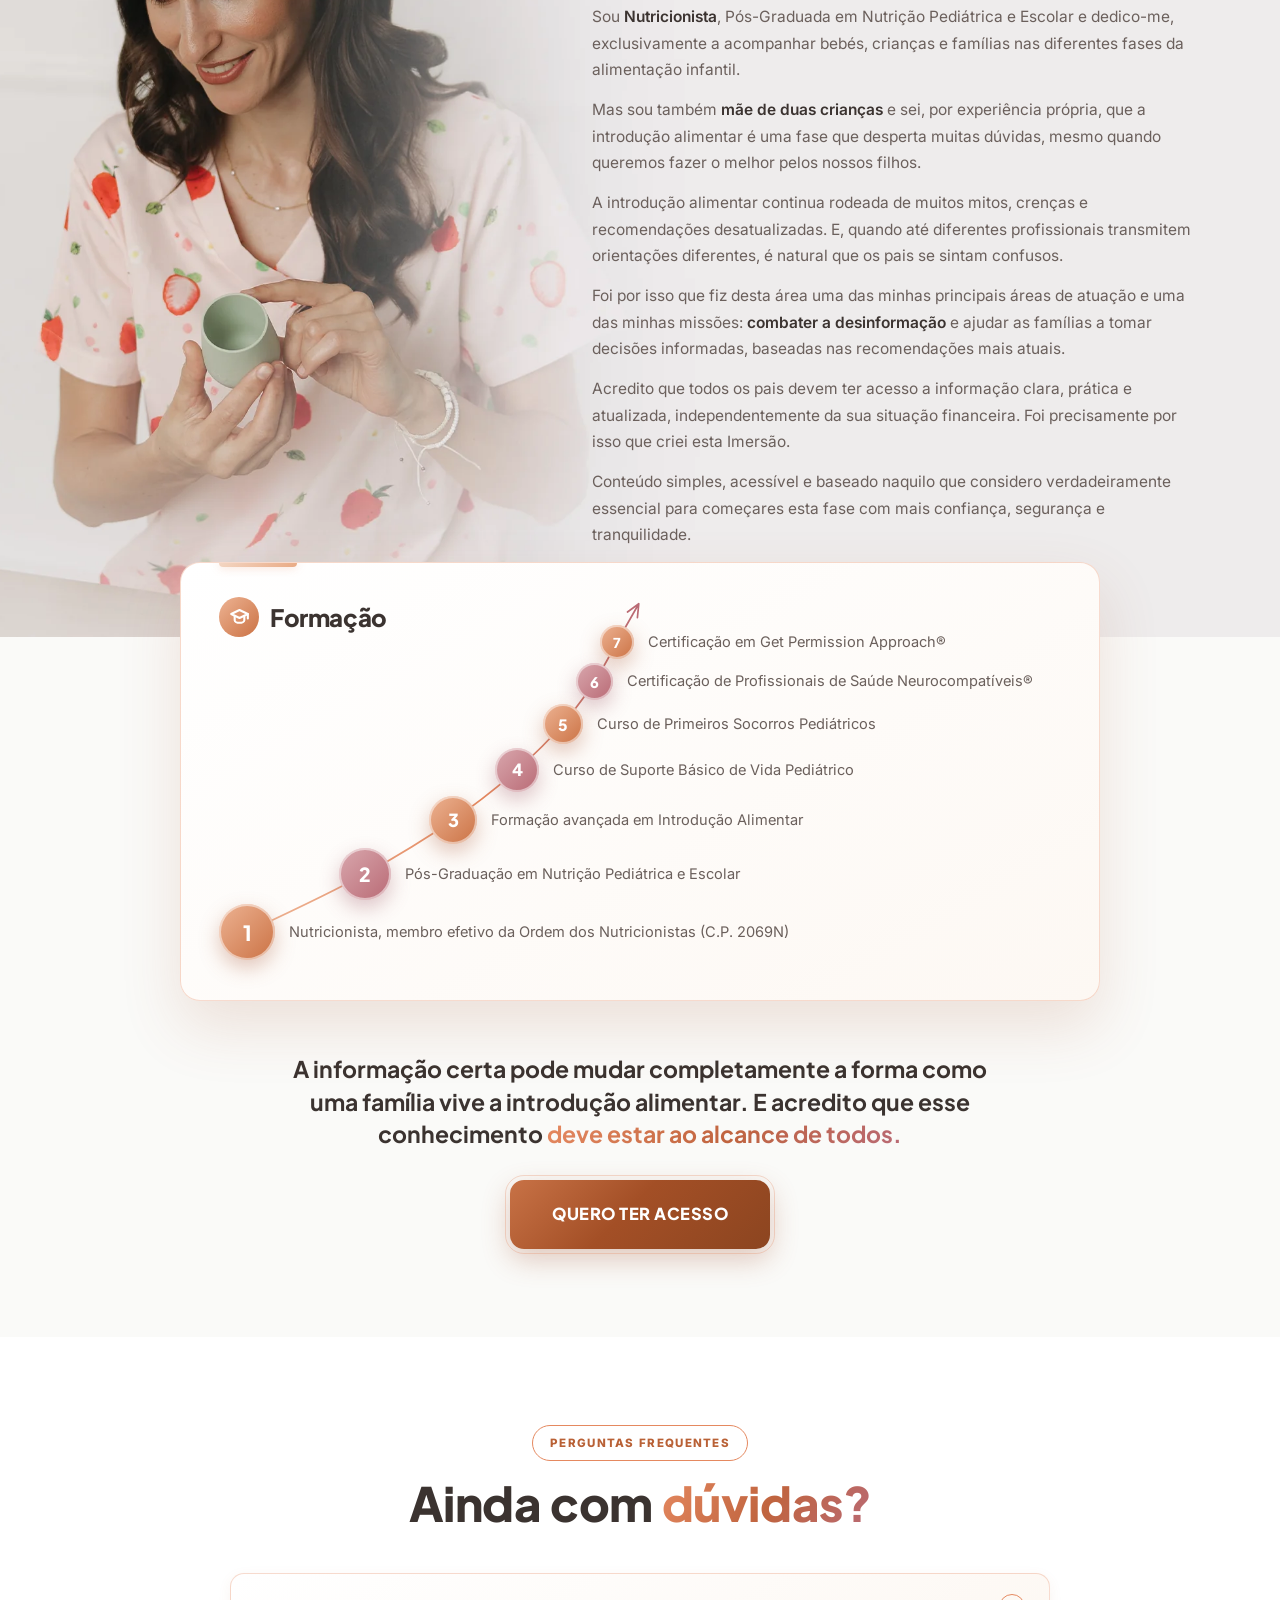
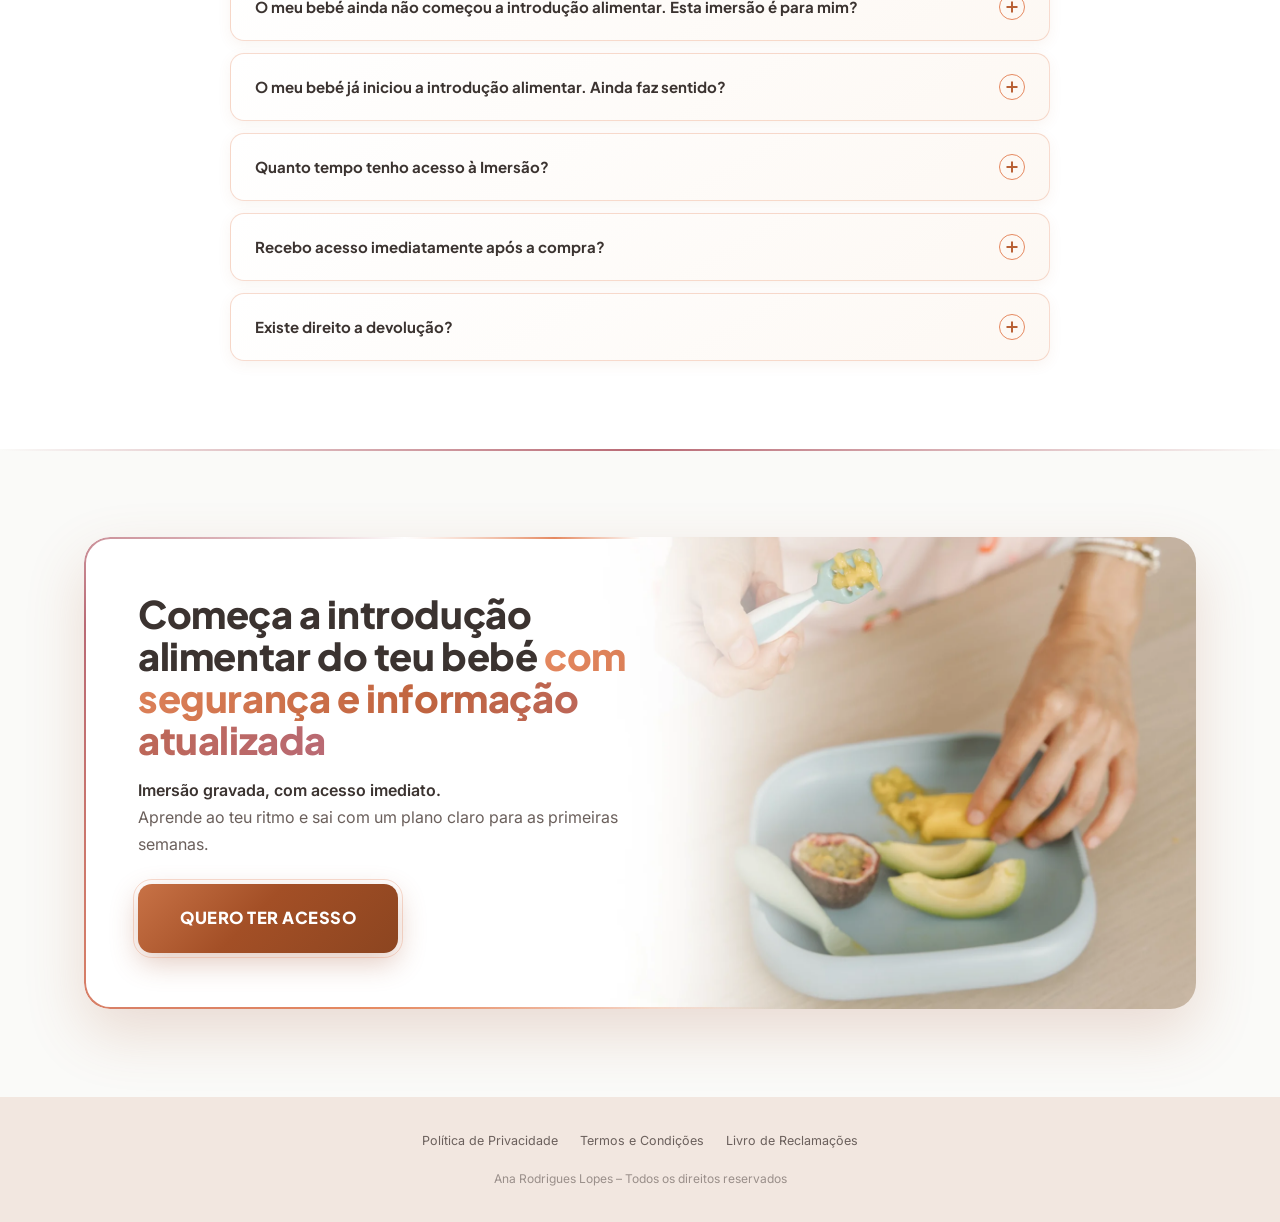
==== commit e98e7127: "r8: serp img mobile sizes, footer pad equal, html bg for iOS overscroll, escada checklist mobile, po" ====
--- a/index.html
+++ b/index.html
@@ -26,8 +26,8 @@
         <p class="hero-kicker">Introdução Alimentar</p>
       </div>
       <div class="hero-meta topo">
-        <span class="hm"><svg viewBox="0 0 24 24"><polygon points="5 3 19 12 5 21 5 3"/></svg>Imersão gravada</span>
-        <span class="hm"><svg viewBox="0 0 24 24"><circle cx="12" cy="12" r="9"/><polyline points="12 7 12 12 15.5 14"/></svg>Acesso imediato</span>
+        <span class="hmi"><svg viewBox="0 0 24 24"><polygon points="5 3 19 12 5 21 5 3"/></svg>Imersão gravada</span>
+        <span class="hmi"><svg viewBox="0 0 24 24"><circle cx="12" cy="12" r="9"/><polyline points="12 7 12 12 15.5 14"/></svg>Acesso imediato</span>
       </div>
       <h1><span class="txt-grad">Tudo o que precisas de saber</span><br class="h1-br"> para começar</h1>
       <p class="sub">Descobre como começar a introdução alimentar do teu bebé com segurança, com base em informação atualizada.</p>
@@ -343,7 +343,7 @@
         <div class="faq-ans">
           <p>Após a confirmação da compra, o acesso aos conteúdos digitais é disponibilizado de imediato.</p>
           <p>Nos termos da legislação aplicável, o direito de livre resolução deixa de ser aplicável após o início do fornecimento dos conteúdos digitais, desde que o consumidor tenha dado o seu consentimento expresso para esse efeito no momento da compra.</p>
-          <p>Para mais informações, consulta os <a href="https://entrepapasefrutas.systeme.io/termoscondicoes-imersao" target="_blank" rel="noopener">Termos e Condições</a>.</p>
+          <p>Para mais informações, consulta os <a href="https://entrepapasefrutas.systeme.io/termoscondicoes-imersaogravada" target="_blank" rel="noopener">Termos e Condições</a>.</p>
         </div>
       </details>
     </div>
@@ -369,7 +369,7 @@
   <div class="wrap">
     <div class="foot-links">
       <a href="https://entrepapasefrutas.systeme.io/politicaprivacidade" target="_blank" rel="noopener">Política de Privacidade</a>
-      <a href="https://entrepapasefrutas.systeme.io/termoscondicoes-imersao" target="_blank" rel="noopener">Termos e Condições</a>
+      <a href="https://entrepapasefrutas.systeme.io/termoscondicoes-imersaogravada" target="_blank" rel="noopener">Termos e Condições</a>
       <a href="https://www.livroreclamacoes.pt/" target="_blank" rel="noopener">Livro de Reclamações</a>
     </div>
     <p class="foot-copy">Ana Rodrigues Lopes &ndash; Todos os direitos reservados</p>
@@ -377,6 +377,12 @@
 </footer>
 
 <script>
+/* ===== r8: iPhone abre a pagina ja scrollada — o iOS restauro a posicao
+   anterior ao recarregar. scrollRestoration manual + scrollTo(0,0) no load. ===== */
+if('scrollRestoration' in history){history.scrollRestoration='manual';}
+window.addEventListener('load',function(){
+  try{window.scrollTo({top:0,left:0,behavior:'instant'});}catch(e){window.scrollTo(0,0);}
+});
 /* ===== Scroll reveal (stagger por irmao) ===== */
 (function(){
   var reduce=window.matchMedia&&window.matchMedia('(prefers-reduced-motion:reduce)').matches;
--- a/assets/style.css
+++ b/assets/style.css
@@ -23,7 +23,11 @@
 *{margin:0;padding:0;box-sizing:border-box}
 @property --angle{syntax:'<angle>';initial-value:0deg;inherits:false}
 @keyframes angleSpin{to{--angle:360deg}}
-html{scroll-behavior:smooth}
+/* r8: fundo no <html> = cor do rodape. Sem ele, o overscroll do iOS pinta
+   a zona alem do documento com o fundo do body (cream #FAFAF8) — era o
+   "espaco em branco" que aparecia no iPhone a rodear o rodape (#F2E7E0).
+   Com o fundo no html a tela de borracha acompanha a cor do bloco final. */
+html{scroll-behavior:smooth;background:#F2E7E0}
 body{font-family:'Inter',sans-serif;color:var(--ink);background:var(--cream);line-height:1.62;overflow-x:hidden;-webkit-font-smoothing:antialiased}
 h1,h2,h3,.display{font-family:'Plus Jakarta Sans',sans-serif;font-weight:800;line-height:1.12;letter-spacing:-.4px;color:var(--ink)}
 img{max-width:100%;display:block}
@@ -92,14 +96,14 @@
 .hero .sub strong{color:var(--ink);font-weight:600}
 .hero .date-badge{margin-bottom:26px}
 .hero-meta{display:flex;flex-wrap:wrap;align-items:center;justify-content:center;gap:8px 14px;margin-top:20px;font-size:13.5px;color:var(--texto)}
-.hero-meta .hm{display:inline-flex;align-items:center;gap:7px}
-.hero-meta .hm svg{width:15px;height:15px;stroke:var(--sage-esc);stroke-width:2.2;fill:none;stroke-linecap:round;stroke-linejoin:round}
+.hero-meta .hmi{display:inline-flex;align-items:center;gap:7px}
+.hero-meta .hmi svg{width:15px;height:15px;stroke:var(--sage-esc);stroke-width:2.2;fill:none;stroke-linecap:round;stroke-linejoin:round}
 .hero-meta .hm-sep{color:var(--linha)}
 /* meta tambem acima da promessa, no registo discreto da referencia */
 .hero-meta.topo{margin-top:28px;gap:10px 40px;font-size:11px;font-weight:600;letter-spacing:1.5px;
   text-transform:uppercase;color:var(--texto2)}
-.hero-meta.topo .hm{gap:9px}
-.hero-meta.topo .hm svg{width:13px;height:13px;opacity:.85}
+.hero-meta.topo .hmi{gap:9px}
+.hero-meta.topo .hmi svg{width:13px;height:13px;opacity:.85}
 /* ===== ABA / DEGRAU DE SECCAO (r2e — perfil corrigido: CHANFRO, nao onda) ===
    MEDIDO na ref `_ajustes/rodada-2/refs/5.png` (1430x435; area util do site
    x=17..1416 -> largura de conteudo = 1400px). Perfil extraido COLUNA A COLUNA
@@ -543,8 +547,10 @@
    16px: sem foot-brand nem foot-sub o unico divisor visual passa a ser o
    border-top de .foot-links. As regras .foot-brand e .foot-sub ficam abaixo,
    sem uso, para repor qualquer uma bastar uma linha de HTML (mesmo padrao
-   da r4b). */
-footer{position:relative;background:#F2E7E0;color:var(--texto);padding:16px 0 34px;text-align:center;font-size:13px}
+   da r4b).
+   r8: pedido do Elton — a margem SUPERIOR (16px) estava mais fechada que a
+   inferior (34px); igualada: 34px dos dois lados. */
+footer{position:relative;background:#F2E7E0;color:var(--texto);padding:34px 0;text-align:center;font-size:13px}
 .foot-brand{font-family:'Plus Jakarta Sans',sans-serif;font-weight:800;font-size:19px;color:var(--sage-esc);letter-spacing:-.2px;margin-bottom:6px}
 .foot-sub{font-size:12.5px;color:var(--texto2);margin-bottom:10px}
 .foot-links{display:flex;flex-wrap:wrap;justify-content:center;gap:8px 22px;margin-bottom:18px}
@@ -656,6 +662,17 @@
   .escada{--esc-ds:.8}
   .esc-item{gap:13px}
   .esc-txt{font-size:14.2px}
+  /* r8 (Elton): no telemovel a escada vira CHECKLIST — saem os numeros .esc-no,
+     entra o check padrao da paleta (disco grad sage + polyline branco, o mesmo
+     estilo de check do site: .pb-inc li .ck / ponte do icon-list). O disco e
+     ::before do proprio item: alinhado a esquerda, igual em todos os itens.
+     Desktop (e a faixa 601-960, escada empilhada) mantem a escada com numeros. */
+  .esc-no{display:none}
+  .esc-item{gap:12px;margin-left:0}
+  .esc-item::before{content:"";flex:0 0 auto;width:26px;height:26px;margin-top:1px;border-radius:50%;
+    background-image:url("data:image/svg+xml,%3Csvg xmlns='http://www.w3.org/2000/svg' viewBox='0 0 24 24' fill='none' stroke='%23fff' stroke-width='3.2' stroke-linecap='round' stroke-linejoin='round'%3E%3Cpath d='M5 12l5 5L20 7'/%3E%3C/svg%3E"),var(--grad-sage);
+    background-position:center,0 0;background-size:13px 13px,auto;background-repeat:no-repeat,no-repeat;
+    box-shadow:0 6px 16px rgba(169,94,61,.30),inset 0 0 0 2px rgba(255,255,255,.5)}
 }
 
 /* =====================================================================
@@ -676,6 +693,15 @@
 .pop-card label{display:block;font-size:12px;font-weight:700;letter-spacing:.8px;text-transform:uppercase;color:var(--texto);margin:0 0 7px}
 .pop-card input{width:100%;font-family:'Inter',sans-serif;font-size:15px;color:var(--ink);background:#fff;border:1.5px solid var(--linha);border-radius:12px;padding:14px 16px;margin-bottom:18px;transition:border-color .2s,box-shadow .2s}
 .pop-card input:focus{outline:none;border-color:var(--sage);box-shadow:0 0 0 3px rgba(229,137,96,.18)}
+/* r8: consentimento RGPD do popup (nao vai no POST do systeme.io — visual).
+   Tem de vencer .pop-card label (uppercase/negrito) e .pop-card input
+   (width:100% + padding que deformaria a checkbox). */
+.pop-card .pop-consent{display:flex;align-items:flex-start;gap:10px;margin:0 0 16px;padding:0;
+  font-family:'Inter',sans-serif;font-size:12px;font-weight:400;letter-spacing:0;text-transform:none;
+  color:var(--texto2);line-height:1.5;cursor:pointer;text-align:left}
+.pop-card .pop-consent input{width:16px;height:16px;flex:0 0 auto;margin:2px 0 0;padding:0;
+  border-radius:4px;border:1.5px solid var(--linha);background:#fff;accent-color:var(--sage-esc);
+  cursor:pointer;transition:none;appearance:auto;-webkit-appearance:checkbox}
 .pop-card .btn{margin-top:4px}
 .pop-card .pop-nota{margin-top:16px;font-size:12px;color:var(--texto2);line-height:1.55;text-align:center}
 .pop-close{position:absolute;top:14px;right:14px;width:38px;height:38px;border:none;border-radius:50%;background:rgba(229,137,96,.12);cursor:pointer;display:grid;place-items:center;transition:background .2s}
@@ -882,3 +908,31 @@
   .dc-ico{width:42px;height:42px;border-radius:13px;margin-bottom:14px}
   .dc-ico svg{width:21px;height:21px}
 }
+
+/* =====================================================================
+   r5 — ARTES MOBILE como background das seccoes (Pranchetas 1 a 1-4)
+   Mapeamento confirmado pelo Elton (2026-09-03): .hero=Prancheta 1,
+   .sec-bonus=1-1, .sec-oferta=1-2, .sec-sobre=1-3, .sec-final=1-4.
+   Artes em 1080x2800 (vertical), convertidas para JPG q82 (50-90 KB).
+   Ancoragem `top center` (pedido do Elton: centralizada no sentido
+   superior), `cover`, sem repeticao e SEM overlay/opacidade — a arte
+   entra cheia (regra de ouro do projecto). Os paddings abaixo abrem
+   o espaco onde a arte respira antes do conteudo.
+   O CSS e partilhado: `.hero`, `.sec-sobre` e `.sec-final` cobrem as
+   duas paginas (index e ao-vivo); `.sec-bonus` e `.sec-oferta` so
+   existem na `index.html` (a `ao-vivo` nao as tem, logo a regra nao
+   la aplica). Fica no FIM do ficheiro a proposito: sobrescreve, sem
+   !important, as regras de arte desktop (hero 240% a <=960px, bonus/
+   oferta/sobre e as suas posicoes por breakpoint).
+   ===================================================================== */
+/* artes mobile — hero: sobrescreve a arte desktop (art-hero.webp 240%) */
+@media(max-width:600px){
+  .sec-duv .aba.from-hero{background:none}
+  .sec-duv .aba.from-hero::before{background:linear-gradient(135deg,#C87246 0%,#A34F26 45%,#8C4520 100%)}
+  .hero{padding-bottom:400px;background:url("art-m-hero.jpg") bottom center/cover no-repeat,#F7EFEB}
+  .sec-bonus{padding-top:200px;background:url("art-m-bonus.jpg") top center/cover no-repeat,var(--areia)}
+  .sec-oferta{padding-top:150px;background:url("art-m-oferta.jpg") top center/cover no-repeat,var(--paper)}
+  .sec-sobre{padding-top:300px;background:url("art-m-sobre.jpg") top center/cover no-repeat,#EFEBEF}
+  .sec-final{padding-top:200px;background:url("art-m-final.jpg") top center/cover no-repeat,var(--cream)}
+  .fin-art{display:none}
+}
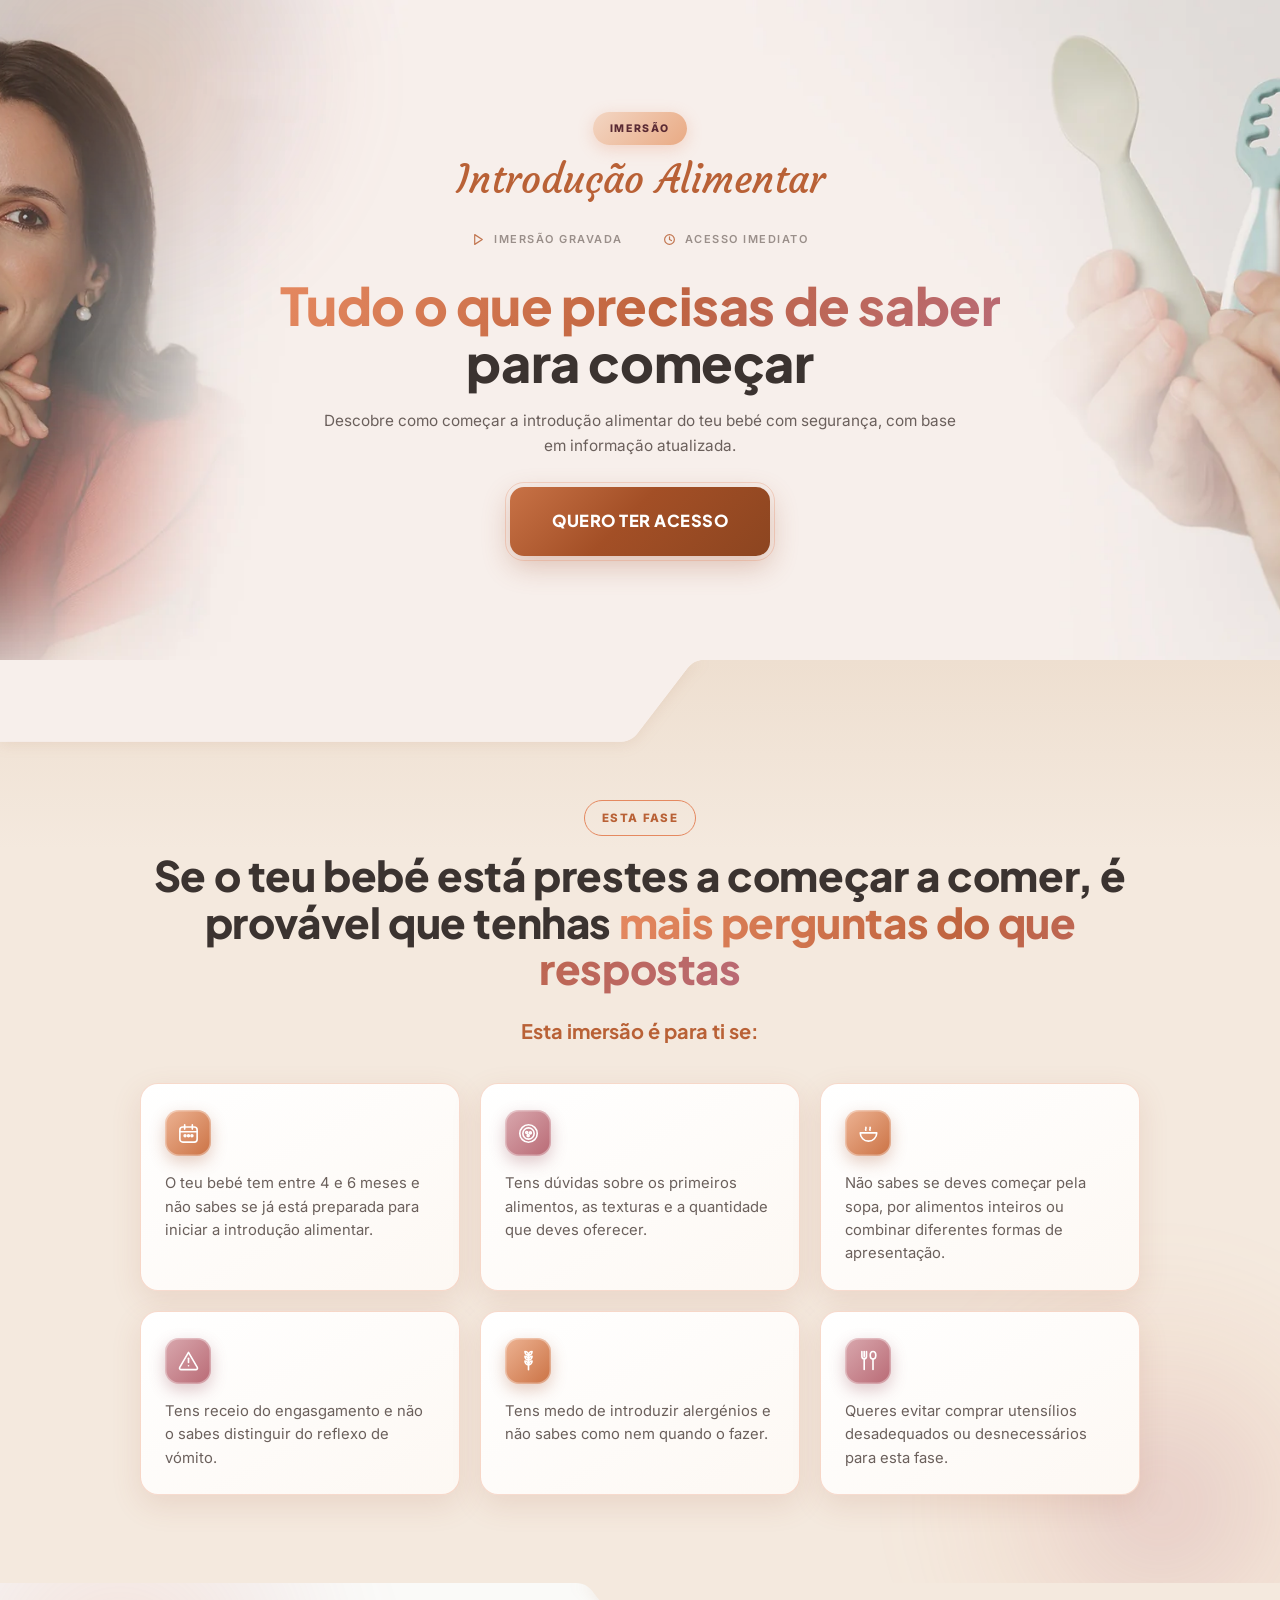
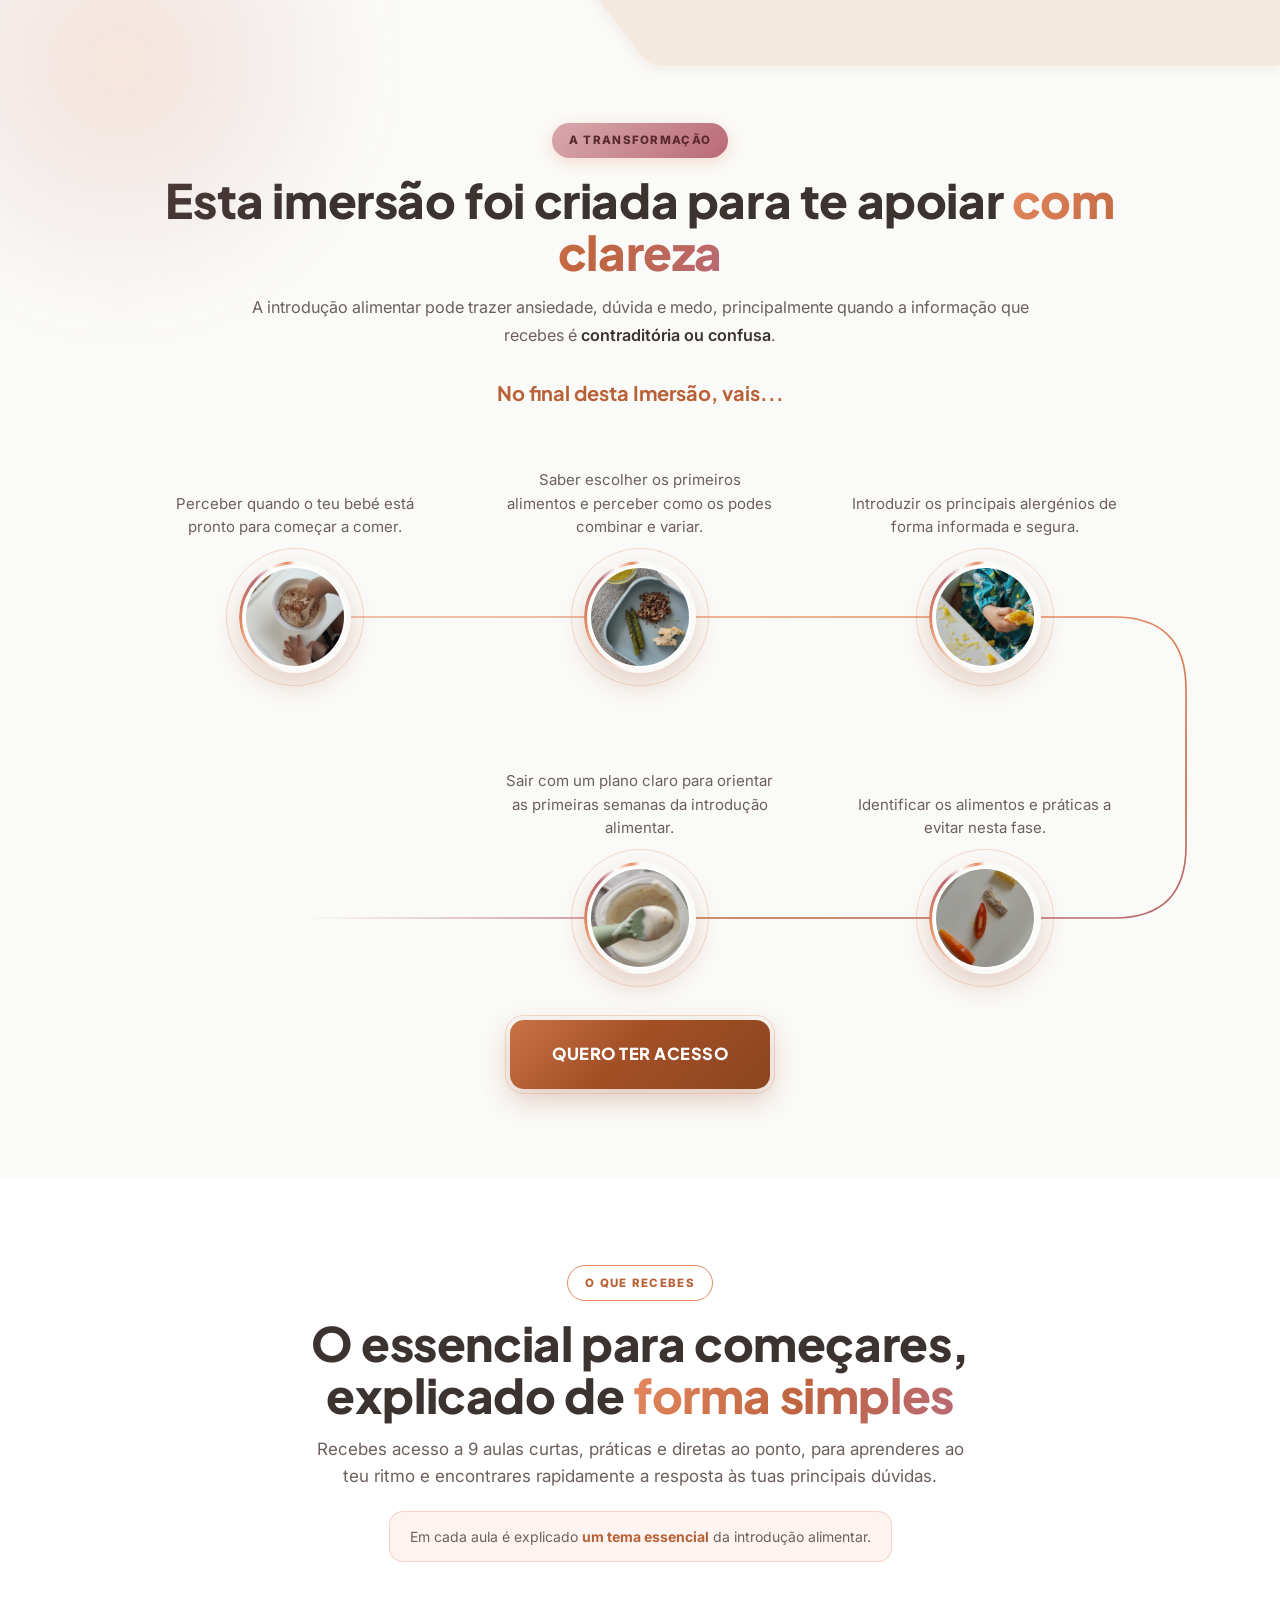
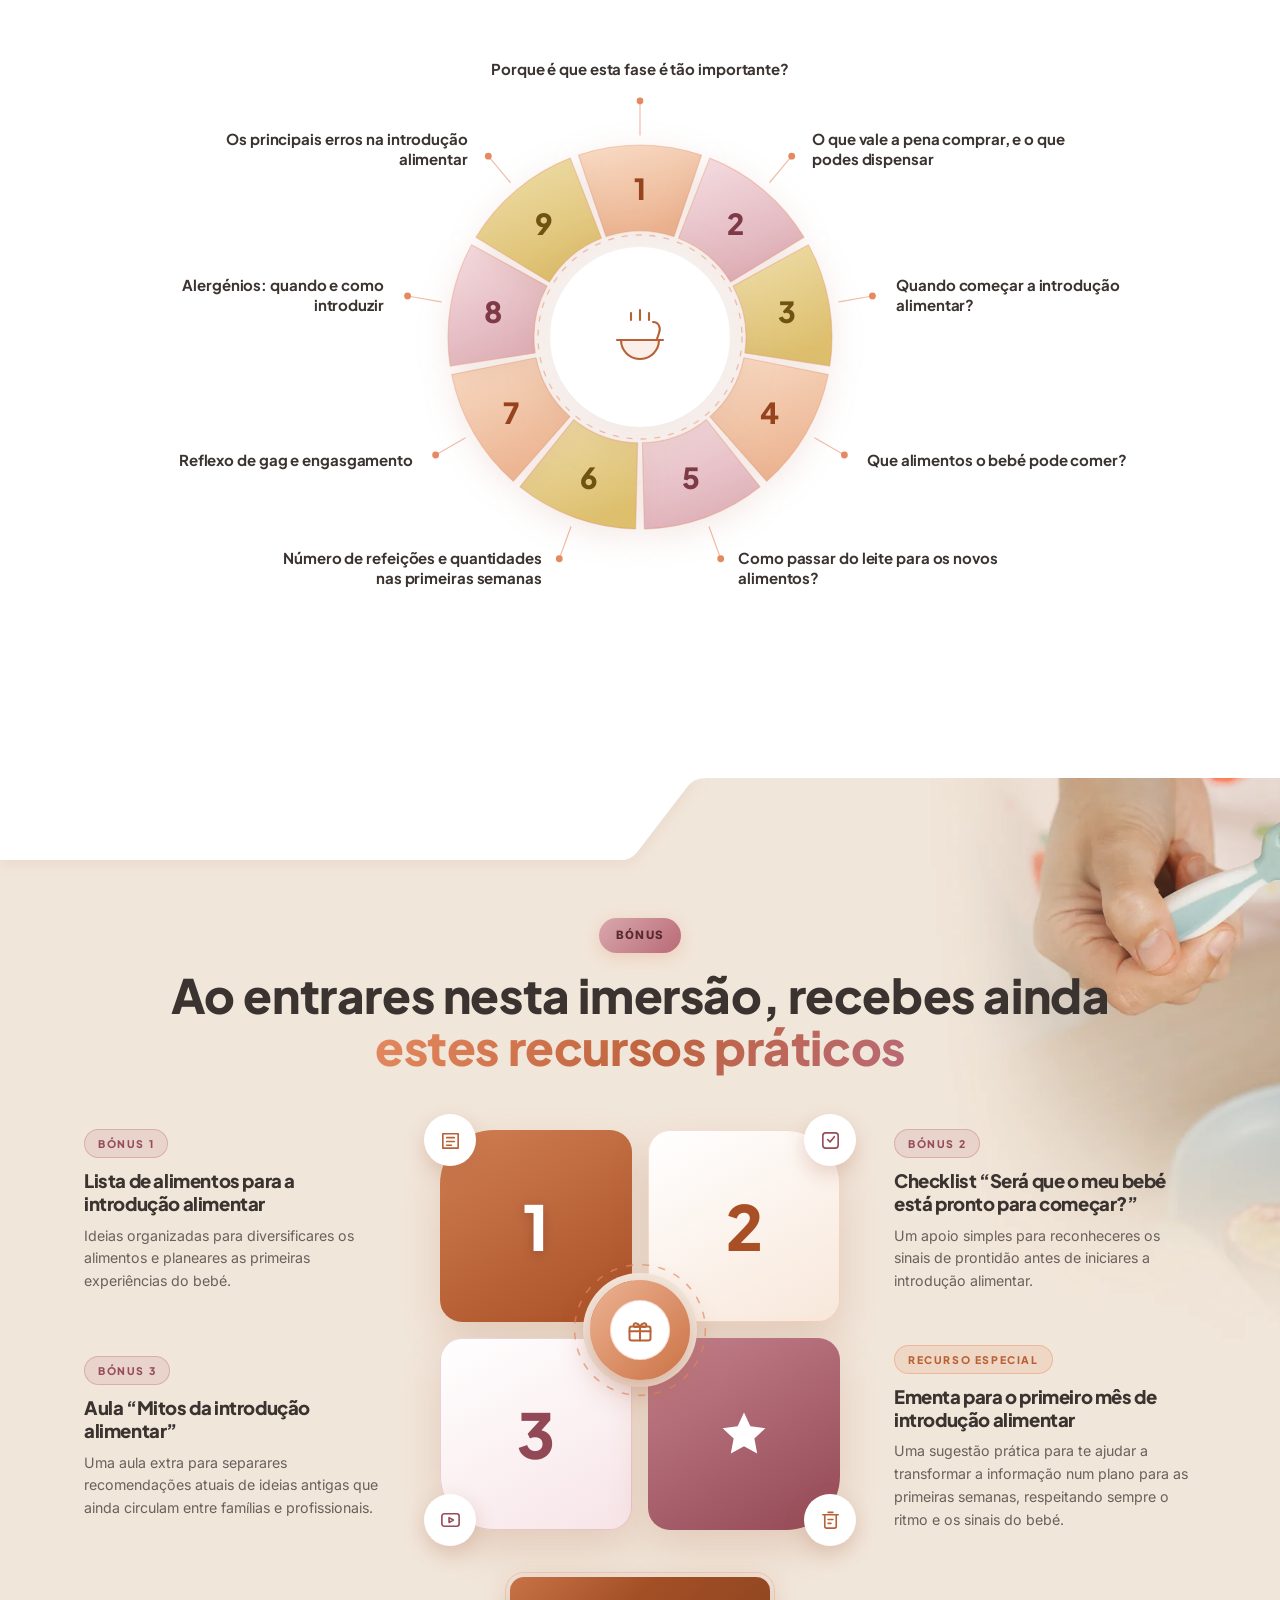
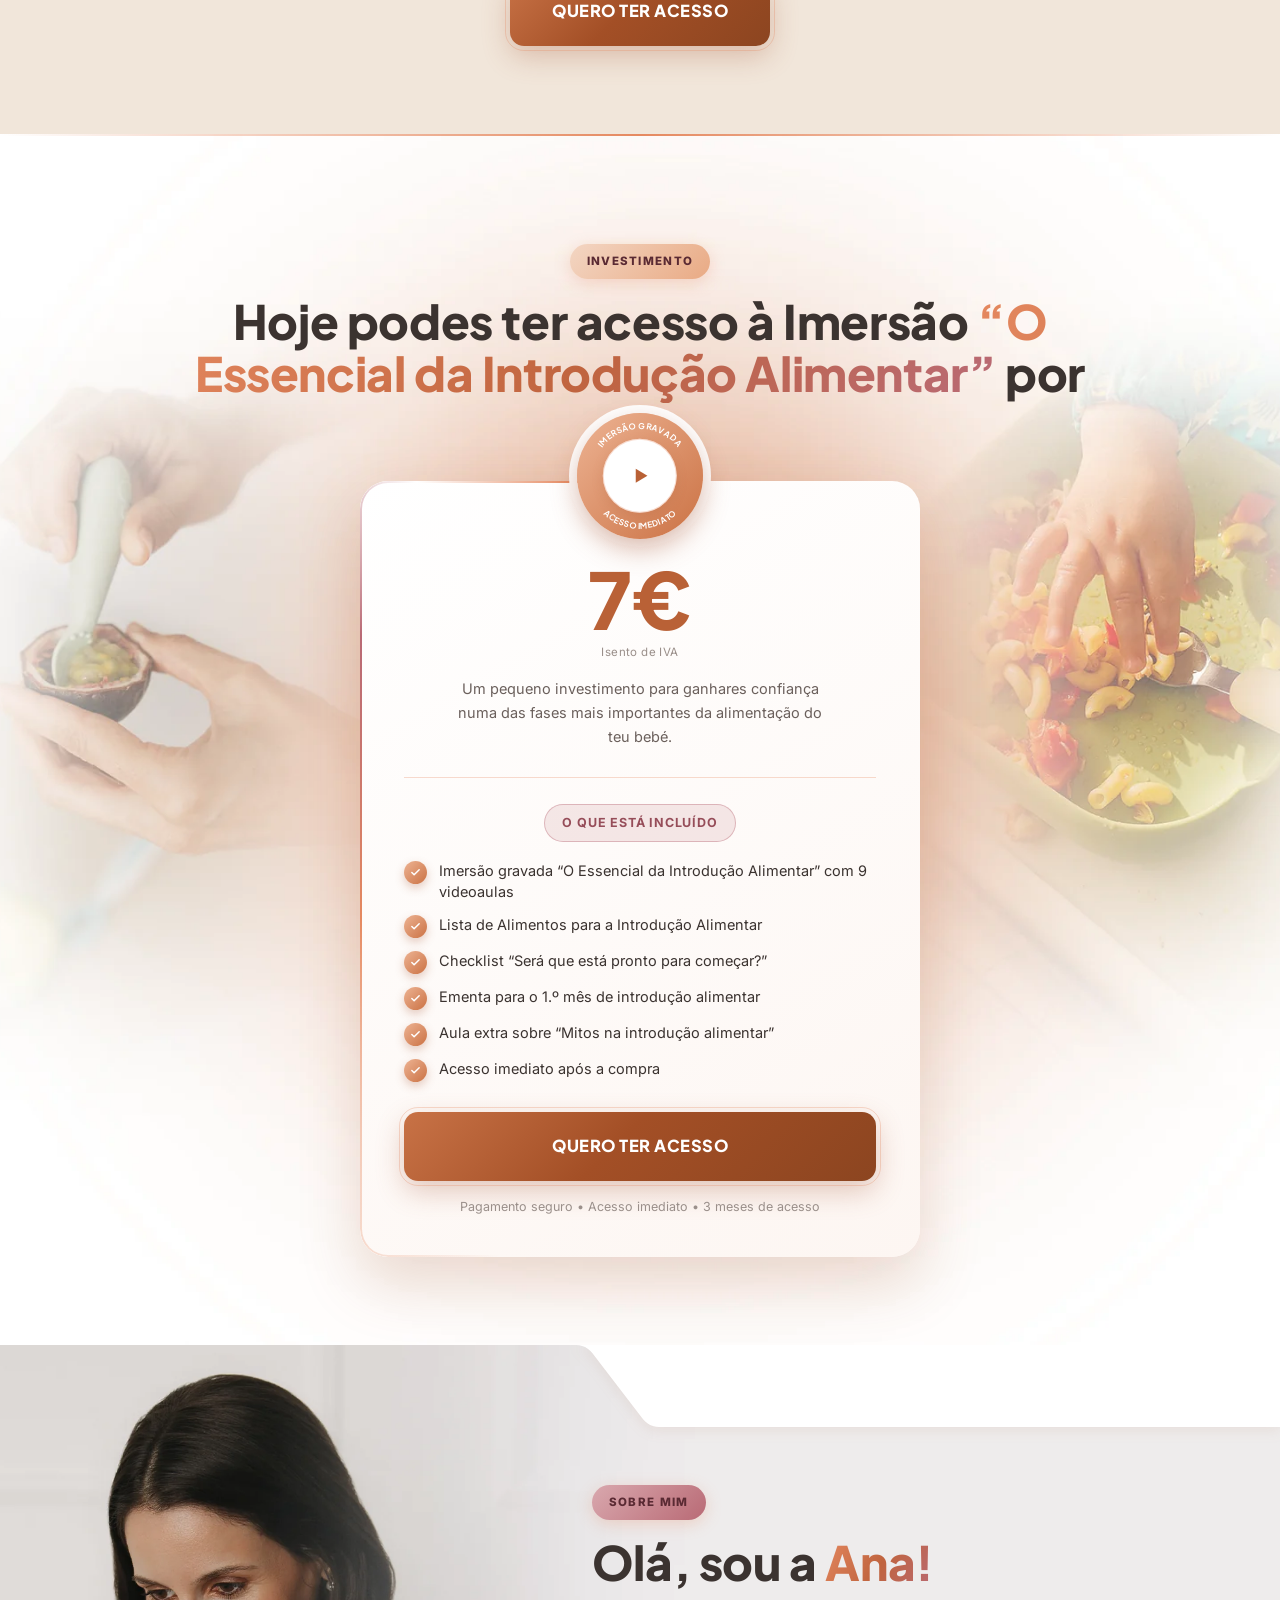
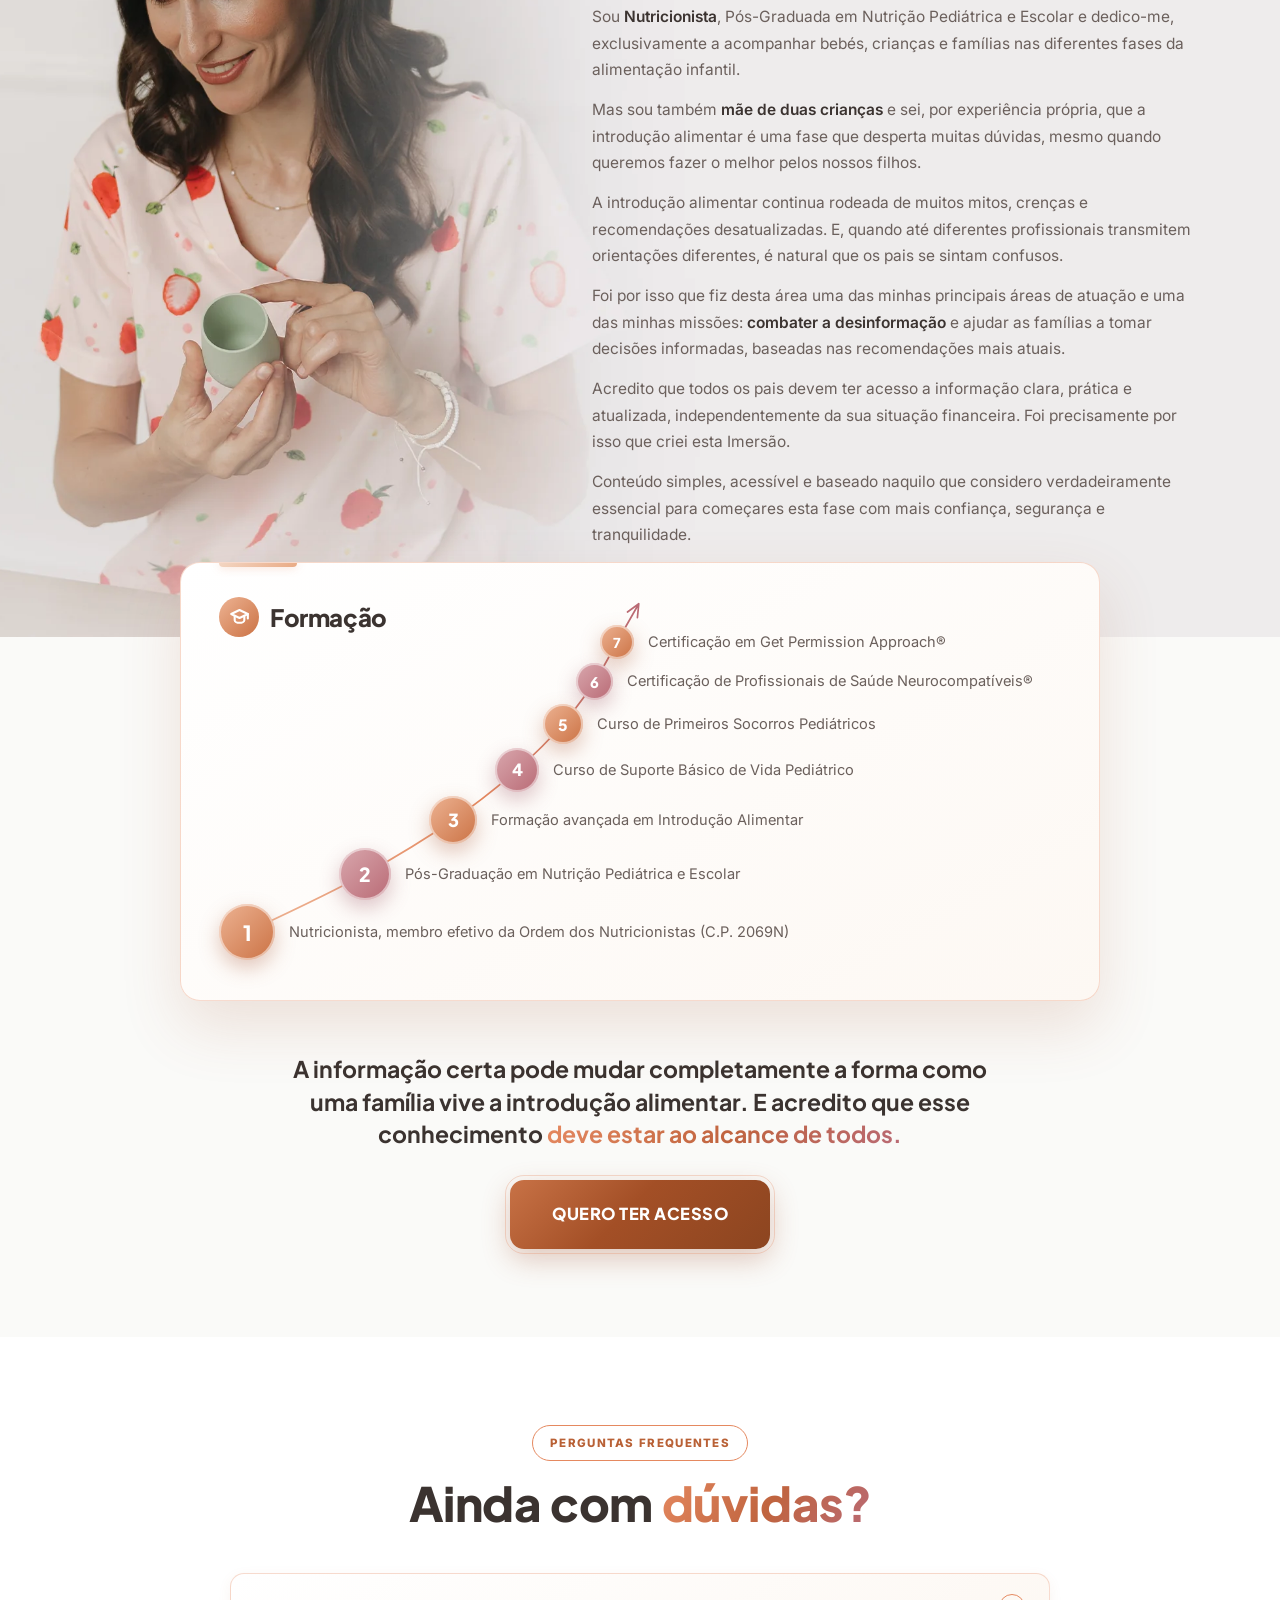
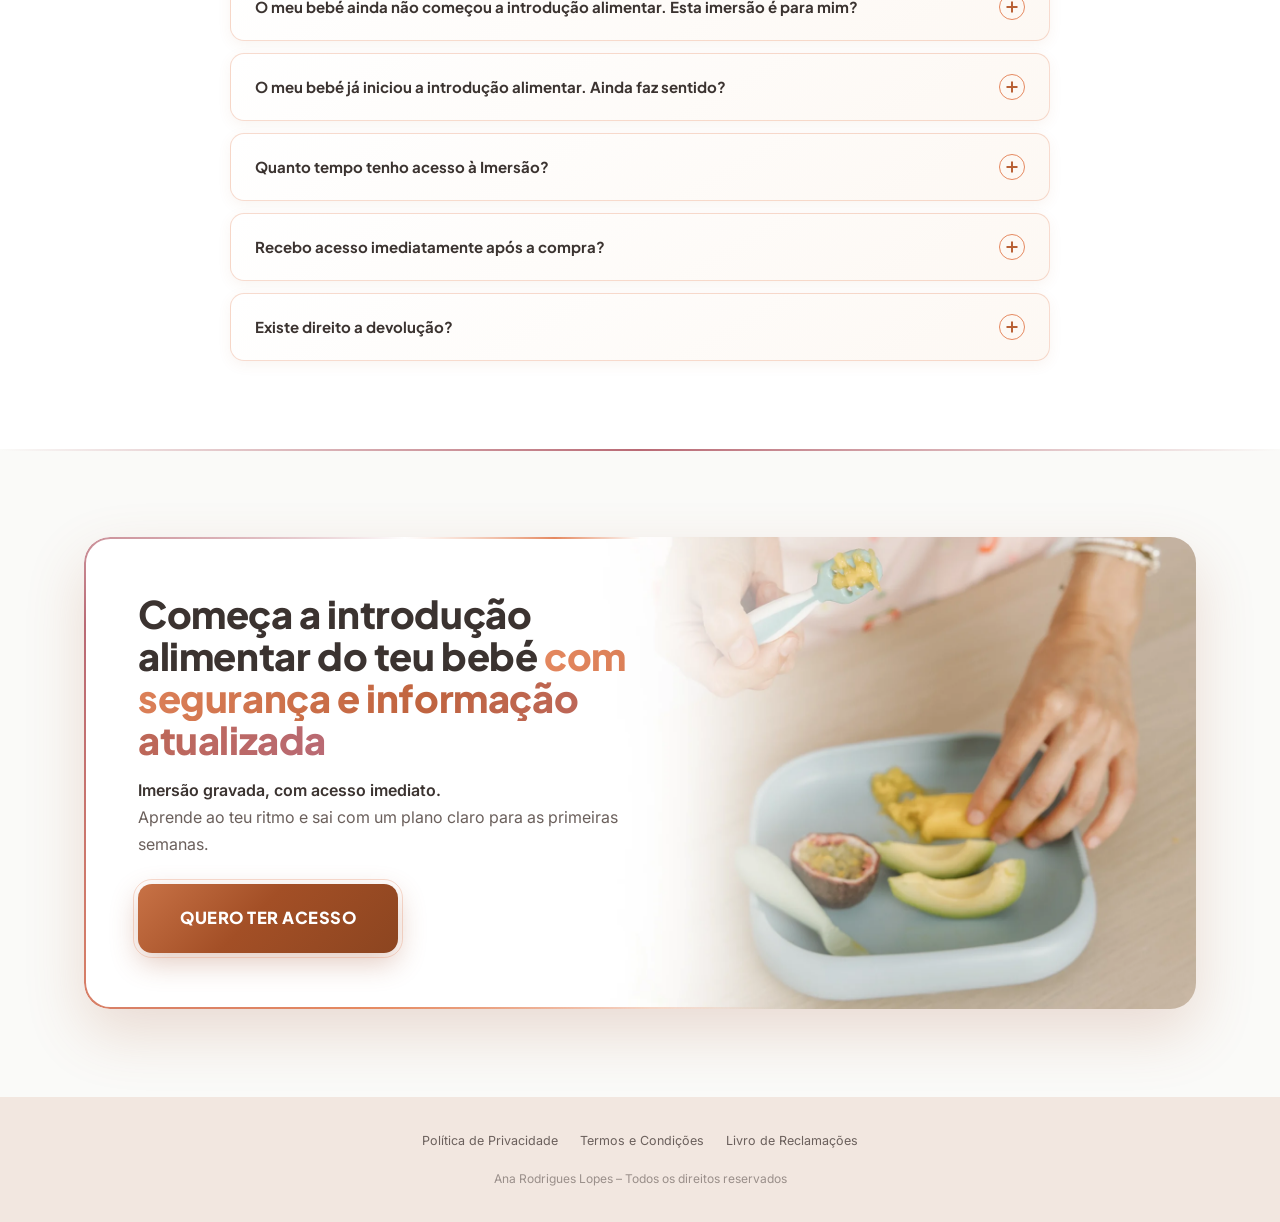
==== commit 7c2ccd8e: "r9: 9 aulas na gravada, card engasgamento fora na ao-vivo, consent required" ====
--- a/index.html
+++ b/index.html
@@ -4,9 +4,9 @@
 <meta charset="UTF-8">
 <meta name="viewport" content="width=device-width, initial-scale=1.0">
 <title>Imersão Introdução Alimentar | Ana Rodrigues Lopes</title>
-<meta name="description" content="Descobre como começar a introdução alimentar do teu bebé com segurança, com base em informação atualizada. Imersão gravada com 10 aulas curtas, bónus e acesso imediato.">
+<meta name="description" content="Descobre como começar a introdução alimentar do teu bebé com segurança, com base em informação atualizada. Imersão gravada com 9 aulas curtas, bónus e acesso imediato.">
 <meta property="og:title" content="Imersão — Introdução Alimentar: Tudo o que precisas de saber para começar">
-<meta property="og:description" content="10 aulas curtas e práticas, lista de alimentos, checklist de prontidão, ementa do 1.º mês e aula extra sobre mitos. Por Ana Rodrigues Lopes, Nutricionista (C.P. 2069N).">
+<meta property="og:description" content="9 aulas curtas e práticas, lista de alimentos, checklist de prontidão, ementa do 1.º mês e aula extra sobre mitos. Por Ana Rodrigues Lopes, Nutricionista (C.P. 2069N).">
 <meta property="og:type" content="website">
 <link rel="icon" href="data:image/svg+xml,%3Csvg xmlns='http://www.w3.org/2000/svg' viewBox='0 0 32 32'%3E%3Ccircle cx='16' cy='16' r='15' fill='%23E58960'/%3E%3C/svg%3E">
 <link rel="preconnect" href="https://fonts.googleapis.com">
@@ -135,7 +135,7 @@
     <div class="mod-head center sr-hidden">
     <span class="eyebrow outline">O que recebes</span>
     <h2>O essencial para começares, explicado de <span class="txt-grad">forma simples</span></h2>
-    <p class="lead">Recebes acesso a 10 aulas curtas, práticas e diretas ao ponto, para aprenderes ao teu ritmo e encontrares rapidamente a resposta às tuas principais dúvidas.</p>
+    <p class="lead">Recebes acesso a 9 aulas curtas, práticas e diretas ao ponto, para aprenderes ao teu ritmo e encontrares rapidamente a resposta às tuas principais dúvidas.</p>
     <div class="mh-note">Em cada aula é explicado <b>um tema essencial</b> da introdução alimentar.</div>
     </div>
     <div class="roda">
@@ -244,7 +244,7 @@
           <div class="pb-inc">
             <span class="urg">O que está incluído</span>
             <ul>
-            <li><span class="ck"><svg viewBox="0 0 24 24"><polyline points="4 12 9 17 20 6"/></svg></span>Imersão gravada &ldquo;O Essencial da Introdução Alimentar&rdquo; com 10 videoaulas</li>
+            <li><span class="ck"><svg viewBox="0 0 24 24"><polyline points="4 12 9 17 20 6"/></svg></span>Imersão gravada &ldquo;O Essencial da Introdução Alimentar&rdquo; com 9 videoaulas</li>
             <li><span class="ck"><svg viewBox="0 0 24 24"><polyline points="4 12 9 17 20 6"/></svg></span>Lista de Alimentos para a Introdução Alimentar</li>
             <li><span class="ck"><svg viewBox="0 0 24 24"><polyline points="4 12 9 17 20 6"/></svg></span>Checklist &ldquo;Será que está pronto para começar?&rdquo;</li>
             <li><span class="ck"><svg viewBox="0 0 24 24"><polyline points="4 12 9 17 20 6"/></svg></span>Ementa para o 1.&ordm; mês de introdução alimentar</li>
--- a/assets/style.css
+++ b/assets/style.css
@@ -694,6 +694,8 @@
 .pop-card input{width:100%;font-family:'Inter',sans-serif;font-size:15px;color:var(--ink);background:#fff;border:1.5px solid var(--linha);border-radius:12px;padding:14px 16px;margin-bottom:18px;transition:border-color .2s,box-shadow .2s}
 .pop-card input:focus{outline:none;border-color:var(--sage);box-shadow:0 0 0 3px rgba(229,137,96,.18)}
 /* r8: consentimento RGPD do popup (nao vai no POST do systeme.io — visual).
+   r9: obrigatorio (required no input) — bloqueia o submit desmarcado; validacao
+   client-side, o campo nao existe no form systeme.io.
    Tem de vencer .pop-card label (uppercase/negrito) e .pop-card input
    (width:100% + padding que deformaria a checkbox). */
 .pop-card .pop-consent{display:flex;align-items:flex-start;gap:10px;margin:0 0 16px;padding:0;
